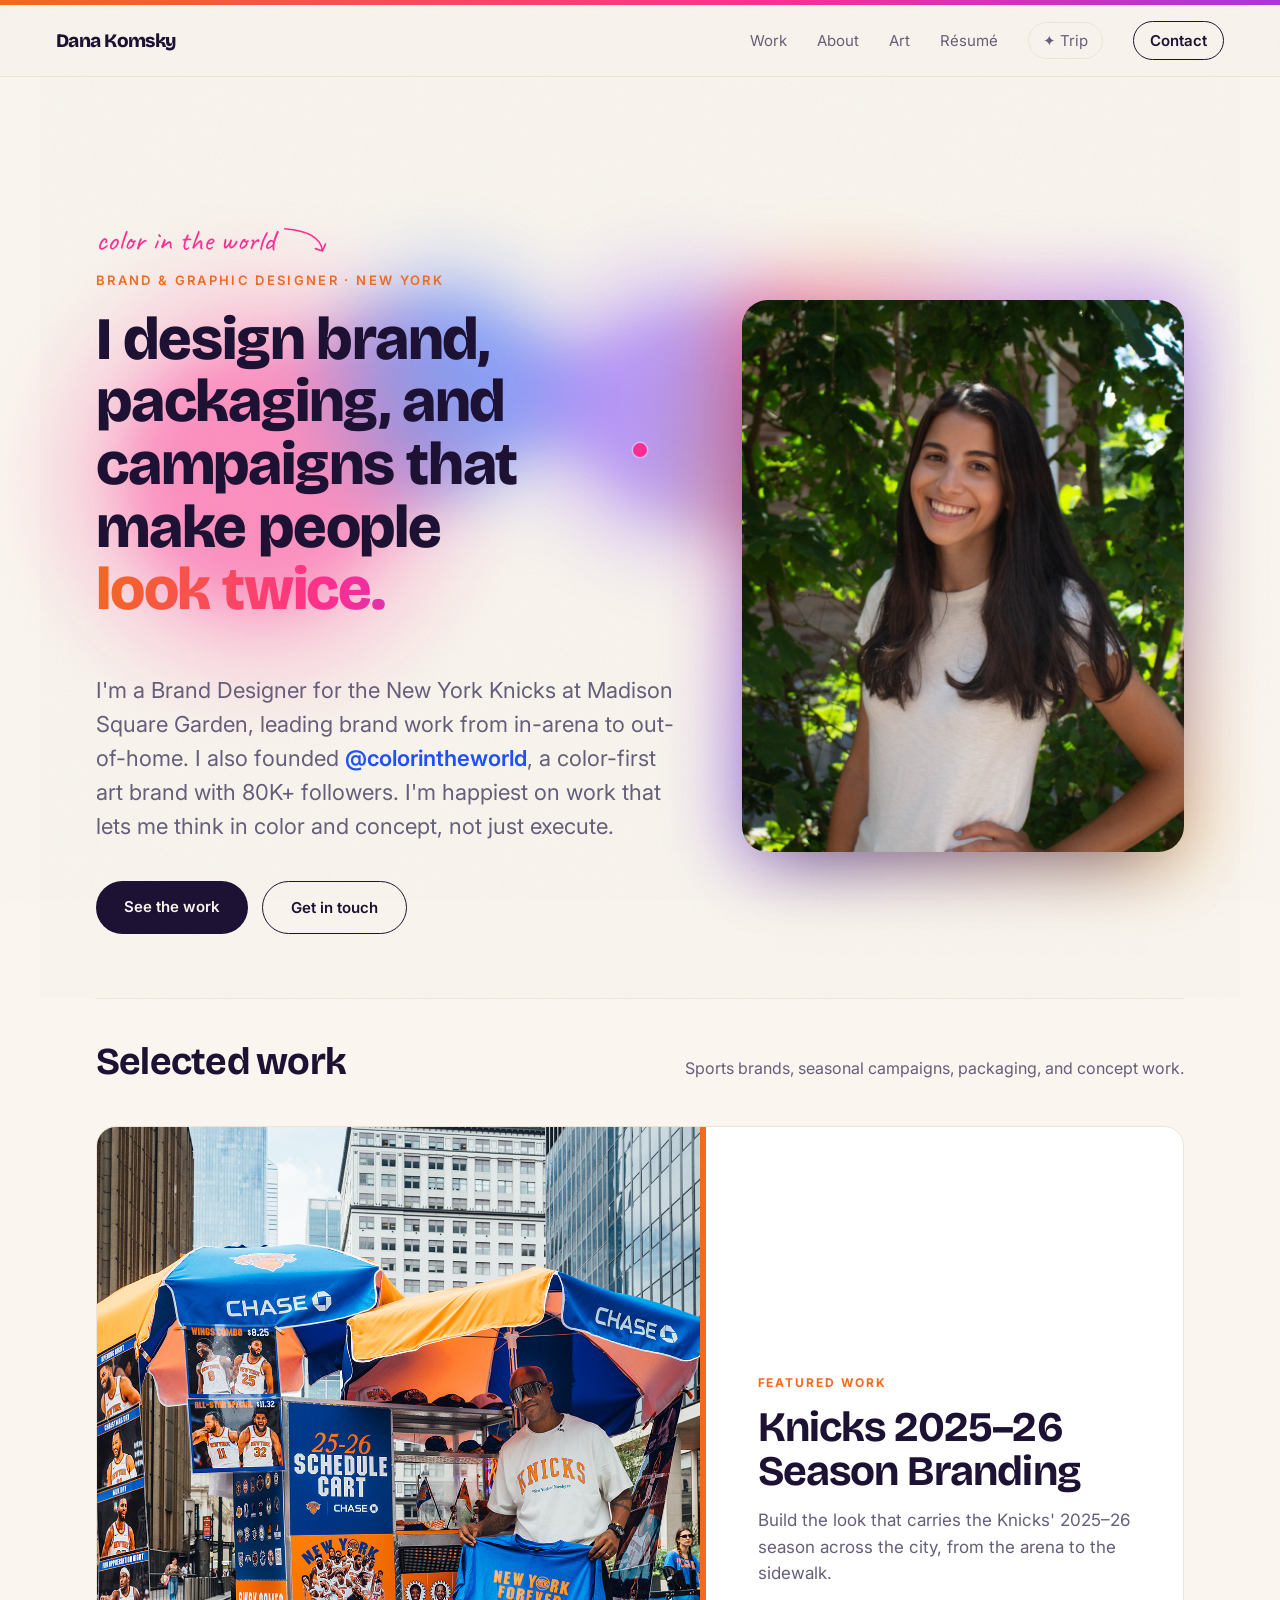
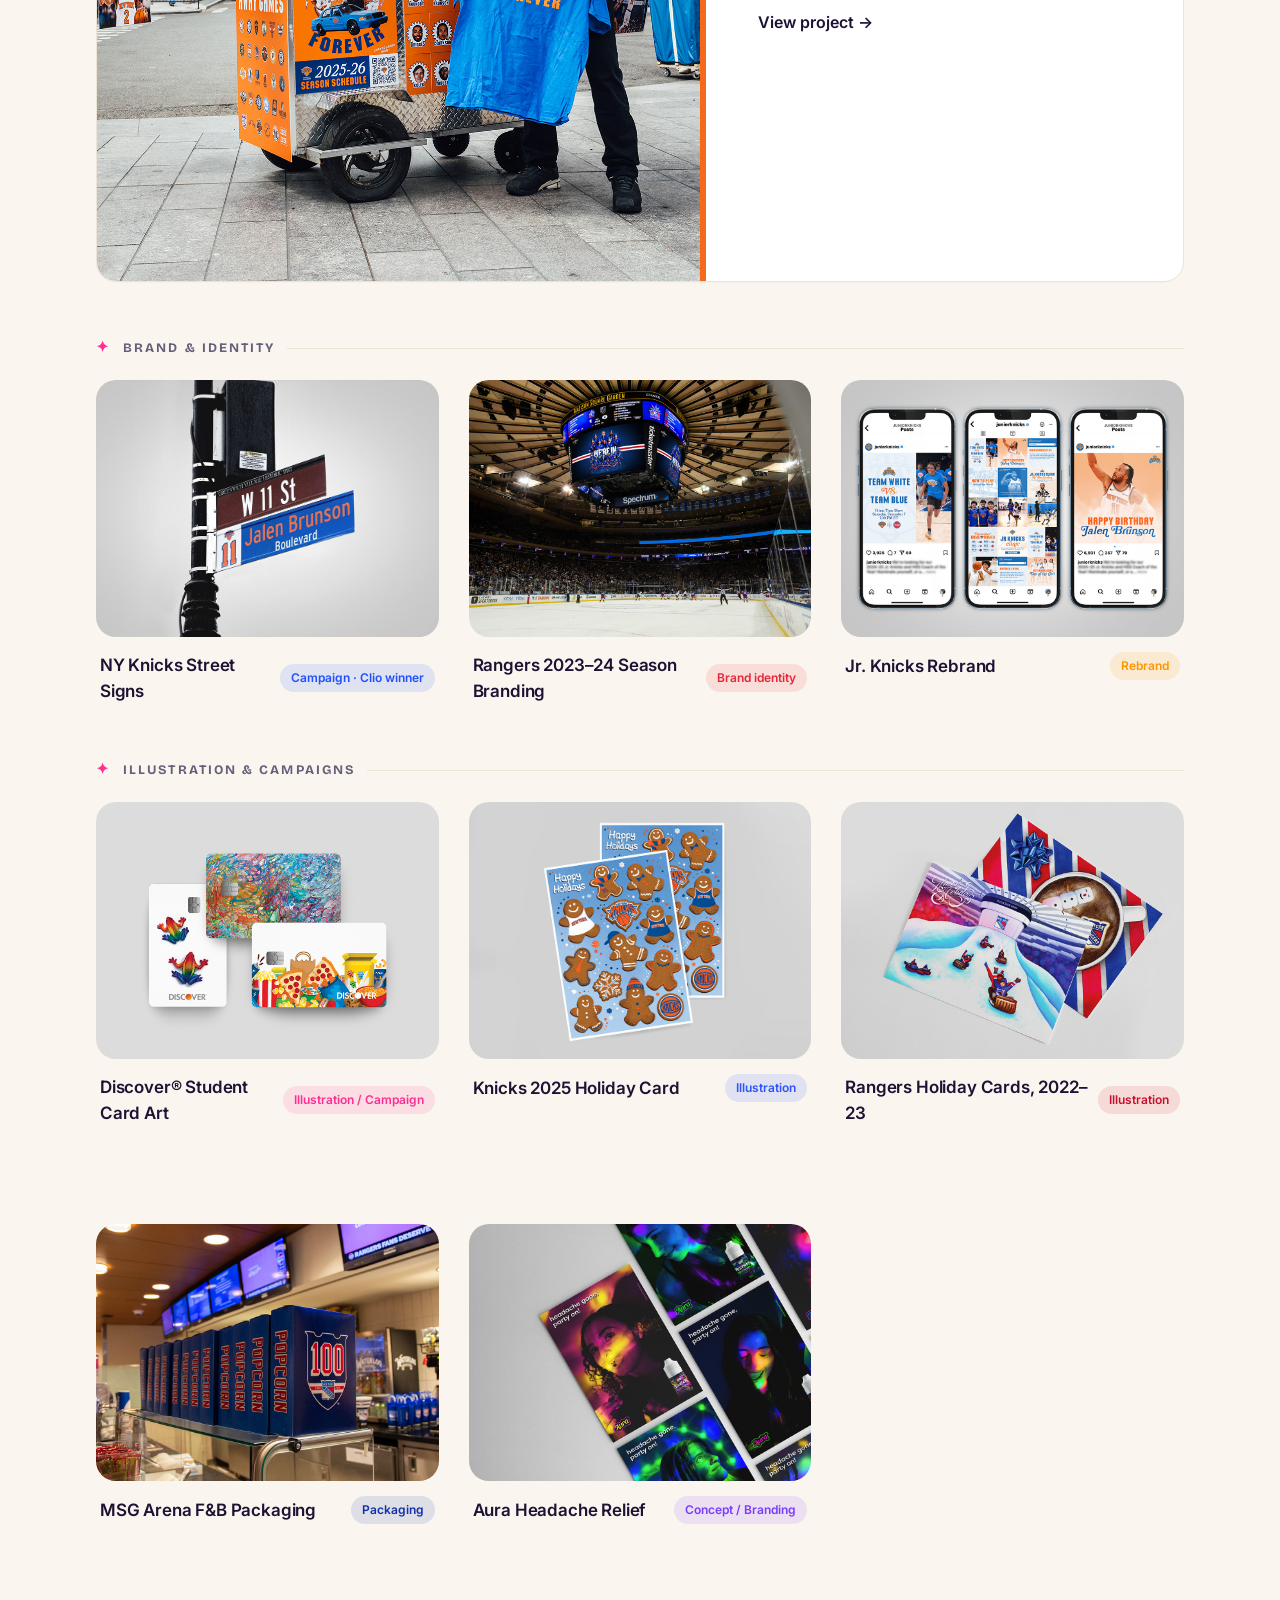
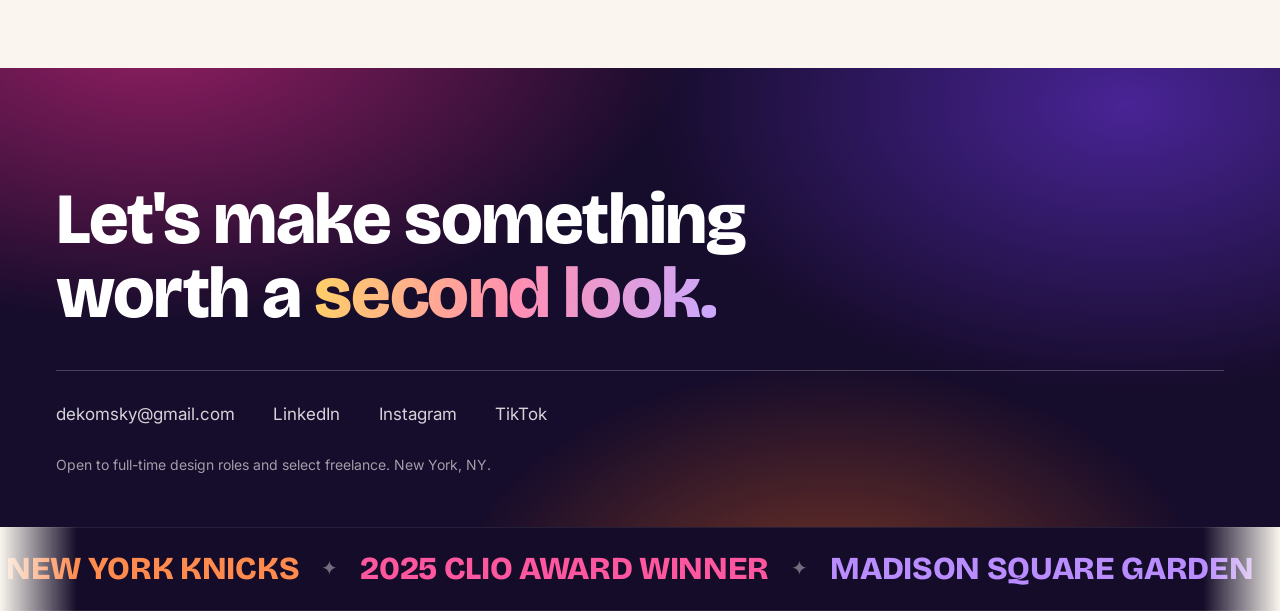
==== index.html @ bc32d51a "Dana Komsky portfolio — initial deploy" ====
<!doctype html>
<html lang="en">
<head>
<meta charset="utf-8">
<meta name="viewport" content="width=device-width, initial-scale=1">
<meta name="robots" content="noindex, nofollow"><!-- preview only: remove before launching on danakomsky.com -->
<title>Dana Komsky — Brand & Graphic Designer</title>
<link rel="preconnect" href="https://fonts.googleapis.com"><link rel="preconnect" href="https://fonts.gstatic.com" crossorigin><link href="https://fonts.googleapis.com/css2?family=Bricolage+Grotesque:opsz,wght@12..96,500;12..96,700;12..96,800&family=Caveat:wght@600;700&family=Inter:wght@400;500;600&display=swap" rel="stylesheet">
<link rel="stylesheet" href="style.css">
<script>try{if(localStorage.getItem('trip')==='1')document.documentElement.classList.add('trip');}catch(e){}</script>
</head>
<body>
<svg class="defs" width="0" height="0" aria-hidden="true"><defs><filter id="goo"><feGaussianBlur in="SourceGraphic" stdDeviation="18" result="b"/><feColorMatrix in="b" type="matrix" values="1 0 0 0 0  0 1 0 0 0  0 0 1 0 0  0 0 0 16 -7" result="g"/><feBlend in="SourceGraphic" in2="g"/></filter></defs></svg>
<div class="colorbar"></div>
<header class="nav">
  <a class="brand" href="index.html">Dana Komsky</a>
  <nav>
    <a href="index.html#work">Work</a>
    <a href="about.html">About</a>
    <a href="https://www.instagram.com/colorintheworld/" target="_blank" rel="noopener">Art</a>
    <a href="dana-komsky-resume.pdf" target="_blank" rel="noopener">Résumé</a>
    <button class="trip-toggle" type="button" aria-pressed="false">✦ Trip</button>
    <a class="nav-cta" href="mailto:dekomsky@gmail.com">Contact</a>
  </nav>
</header>
<div class="trip-wrap">
<section class="hero">
  <div class="blobs" aria-hidden="true"><span></span><span></span><span></span><span></span></div>
  <div class="hero-inner">
    <div class="hero-text">
      <span class="hand-note" data-reveal>color in the world<svg viewBox="0 0 60 40" fill="none" aria-hidden="true"><path d="M55 4 C 30 6, 8 14, 6 33 M6 33 L2 24 M6 33 L15 30" stroke="#FF2E93" stroke-width="2.2" stroke-linecap="round" stroke-linejoin="round"/></svg></span>
      <p class="hero-kicker" data-reveal>Brand &amp; graphic designer · New York</p>
      <h1 class="hero-h1" data-reveal>I design brand,<br>packaging, and<br>campaigns that<br>make people<br><span class="hl">look twice.</span><svg class="squiggle" viewBox="0 0 320 22" fill="none" preserveAspectRatio="none" aria-hidden="true"><path d="M4 14 C 54 4, 96 20, 150 11 S 250 3, 316 13" stroke="url(#sg)" stroke-width="6" stroke-linecap="round"/><defs><linearGradient id="sg" x1="0" y1="0" x2="1" y2="0"><stop offset="0" stop-color="#F36A1D"/><stop offset=".4" stop-color="#FF2E93"/><stop offset=".7" stop-color="#7A3CFF"/><stop offset="1" stop-color="#1E50FF"/></linearGradient></defs></svg></h1>
      <p class="hero-sub" data-reveal>I'm a Brand Designer for the New York Knicks at Madison Square Garden, leading brand work from in-arena to out-of-home. I also founded <a href="https://www.instagram.com/colorintheworld/" target="_blank" rel="noopener">@colorintheworld</a>, a color-first art brand with 80K+ followers. I'm happiest on work that lets me think in color and concept, not just execute.</p>
      <div class="hero-actions" data-reveal><a class="btn" href="#work">See the work</a><a class="btn ghost" href="mailto:dekomsky@gmail.com">Get in touch</a></div>
    </div>
    <div class="hero-portrait" data-reveal>
      <img src="images/dana.jpg" alt="Dana Komsky">
    </div>
  </div>
</section>

<section class="work" id="work">
  <div class="section-head" data-reveal><h2>Selected work</h2><p>Sports brands, seasonal campaigns, packaging, and concept work.</p></div>
  
<section class="featured" data-reveal style="--accent:#F36A1D">
  <a class="feat-card" href="work/new-york-knicks.html">
    <div class="feat-img"><img src="images/new-york-knicks/01.jpg" alt="Knicks 2025–26 Season Branding"></div>
    <div class="feat-text">
      <span class="feat-kicker">Featured work</span>
      <h3>Knicks 2025–26 Season Branding</h3>
      <p>Build the look that carries the Knicks' 2025–26 season across the city, from the arena to the sidewalk.</p>
      <span class="feat-link">View project <span class="arr">&rarr;</span></span>
    </div>
  </a>
</section>
  
<h3 class="group-label" data-reveal>Brand & Identity</h3>
<div class="grid">
  <a class="card" data-reveal href="work/copy-of-new-york-knicks-2024-25-season-branding.html" style="--accent:#1E50FF">
    <div class="card-img"><img loading="lazy" src="images/copy-of-new-york-knicks-2024-25-season-branding/01.jpg" alt="NY Knicks Street Signs"></div>
    <div class="card-meta"><span class="card-title">NY Knicks Street Signs</span><span class="card-tag">Campaign · Clio winner</span></div>
  </a>
  <a class="card" data-reveal href="work/new-york-rangers-23-24.html" style="--accent:#E5283B">
    <div class="card-img"><img loading="lazy" src="images/new-york-rangers-23-24/01.jpg" alt="Rangers 2023–24 Season Branding"></div>
    <div class="card-meta"><span class="card-title">Rangers 2023–24 Season Branding</span><span class="card-tag">Brand identity</span></div>
  </a>
  <a class="card" data-reveal href="work/jr-knicks.html" style="--accent:#FF9500">
    <div class="card-img"><img loading="lazy" src="images/jr-knicks/01.jpg" alt="Jr. Knicks Rebrand"></div>
    <div class="card-meta"><span class="card-title">Jr. Knicks Rebrand</span><span class="card-tag">Rebrand</span></div>
  </a>
</div>

<h3 class="group-label" data-reveal>Illustration & Campaigns</h3>
<div class="grid">
  <a class="card" data-reveal href="work/discover-student-card-campaign.html" style="--accent:#FF2E93">
    <div class="card-img"><img loading="lazy" src="images/discover-student-card-campaign/01.png" alt="Discover® Student Card Art"></div>
    <div class="card-meta"><span class="card-title">Discover® Student Card Art</span><span class="card-tag">Illustration / Campaign</span></div>
  </a>
  <a class="card" data-reveal href="work/new-york-knicks-2025-holiday-card.html" style="--accent:#2B54FF">
    <div class="card-img"><img loading="lazy" src="images/new-york-knicks-2025-holiday-card/02.jpg" alt="Knicks 2025 Holiday Card"></div>
    <div class="card-meta"><span class="card-title">Knicks 2025 Holiday Card</span><span class="card-tag">Illustration</span></div>
  </a>
  <a class="card" data-reveal href="work/ny-rangers-holiday-cards-2023-2024.html" style="--accent:#C8102E">
    <div class="card-img"><img loading="lazy" src="images/ny-rangers-holiday-cards-2023-2024/01.jpg" alt="Rangers Holiday Cards, 2022–23"></div>
    <div class="card-meta"><span class="card-title">Rangers Holiday Cards, 2022–23</span><span class="card-tag">Illustration</span></div>
  </a>
</div>

<h3 class="group-label" data-reveal>Packaging & Concept</h3>
<div class="grid">
  <a class="card" data-reveal href="work/msg-arena-food-and-beverage-packaging.html" style="--accent:#1230A8">
    <div class="card-img"><img loading="lazy" src="images/msg-arena-food-and-beverage-packaging/01.jpg" alt="MSG Arena F&B Packaging"></div>
    <div class="card-meta"><span class="card-title">MSG Arena F&B Packaging</span><span class="card-tag">Packaging</span></div>
  </a>
  <a class="card" data-reveal href="work/aura-headache-relief.html" style="--accent:#7A3CFF">
    <div class="card-img"><img loading="lazy" src="images/aura-headache-relief/01.png" alt="Aura Headache Relief"></div>
    <div class="card-meta"><span class="card-title">Aura Headache Relief</span><span class="card-tag">Concept / Branding</span></div>
  </a>
</div>

</section>

<footer class="footer" id="contact">
  <div class="footer-big" data-reveal>Let's make something<br>worth a <span class="hl">second look.</span></div>
  <div class="footer-links" data-reveal>
    <a href="mailto:dekomsky@gmail.com">dekomsky@gmail.com</a>
    <a href="https://www.linkedin.com/in/dana-komsky/" target="_blank" rel="noopener">LinkedIn</a>
    <a href="https://www.instagram.com/colorintheworld/" target="_blank" rel="noopener">Instagram</a>
    <a href="https://www.tiktok.com/@colorintheworld" target="_blank" rel="noopener">TikTok</a>
  </div>
  <div class="footer-fine">Open to full-time design roles and select freelance. New York, NY.</div>
</footer>
<div class="ticker"><div class="ticker-track"><span class="tick">New York Knicks</span><i class="sep">✦</i><span class="tick">2025 Clio Award Winner</span><i class="sep">✦</i><span class="tick">Madison Square Garden</span><i class="sep">✦</i><span class="tick">Discover® Student Card</span><i class="sep">✦</i><span class="tick">80K+ Followers</span><i class="sep">✦</i><span class="tick">≈75M Consumers Reached</span><i class="sep">✦</i><span class="tick">New York Rangers</span><i class="sep">✦</i><span class="tick">BFA · Summa Cum Laude</span><i class="sep">✦</i><span class="tick">@colorintheworld</span><i class="sep">✦</i><span class="tick">New York Knicks</span><i class="sep">✦</i><span class="tick">2025 Clio Award Winner</span><i class="sep">✦</i><span class="tick">Madison Square Garden</span><i class="sep">✦</i><span class="tick">Discover® Student Card</span><i class="sep">✦</i><span class="tick">80K+ Followers</span><i class="sep">✦</i><span class="tick">≈75M Consumers Reached</span><i class="sep">✦</i><span class="tick">New York Rangers</span><i class="sep">✦</i><span class="tick">BFA · Summa Cum Laude</span><i class="sep">✦</i><span class="tick">@colorintheworld</span><i class="sep">✦</i></div></div>
</div>

<script>
(function(){
  var reduce = window.matchMedia('(prefers-reduced-motion: reduce)').matches;
  // Scroll reveal
  if (!reduce) {
    var io = new IntersectionObserver(function(es){
      es.forEach(function(e){ if(e.isIntersecting){ e.target.classList.add('in'); io.unobserve(e.target); } });
    }, {threshold: .12, rootMargin: '0px 0px -40px 0px'});
    document.querySelectorAll('[data-reveal]').forEach(function(el){ io.observe(el); });
  } else {
    document.querySelectorAll('[data-reveal]').forEach(function(el){ el.classList.add('in'); });
  }
  // Squiggle: draw the stroke in proportion to scroll position
  var sq = document.querySelector('.squiggle path');
  if (sq) {
    var LEN = 380;
    if (reduce) {
      sq.style.strokeDashoffset = 0;
    } else {
      var queued = false;
      var drawSquiggle = function(){
        queued = false;
        // draws over the first ~320px of scroll: undrawn at top, full once scrolled past
        var sy = window.pageYOffset || document.documentElement.scrollTop || 0;
        var p = Math.max(0, Math.min(1, sy / 320));
        sq.style.strokeDashoffset = String(LEN * (1 - p));
      };
      var onScroll = function(){ if (!queued) { queued = true; requestAnimationFrame(drawSquiggle); } };
      window.addEventListener('scroll', onScroll, {passive:true});
      window.addEventListener('resize', onScroll);
      drawSquiggle();
    }
  }
  // Trip mode: toggle + persistence across pages
  var setTrip = function(on){
    document.documentElement.classList.toggle('trip', on);
    try { localStorage.setItem('trip', on ? '1' : '0'); } catch(e){}
    document.querySelectorAll('.trip-toggle').forEach(function(b){
      b.setAttribute('aria-pressed', on ? 'true' : 'false');
      b.classList.toggle('on', on);
      b.textContent = on ? '✦ Trip: on' : '✦ Trip';
    });
  };
  setTrip(document.documentElement.classList.contains('trip'));
  document.querySelectorAll('.trip-toggle').forEach(function(b){
    b.addEventListener('click', function(){
      setTrip(!document.documentElement.classList.contains('trip'));
    });
  });

  // Color-dot cursor (desktop, fine pointer only)
  if (window.matchMedia('(hover:hover) and (pointer:fine)').matches) {
    var dot = document.createElement('div');
    dot.className = 'cursor-dot';
    document.body.appendChild(dot);
    document.documentElement.classList.add('cursor-on');
    var x = innerWidth/2, y = innerHeight/2, cx = x, cy = y;
    var ease = reduce ? 1 : 0.2;
    addEventListener('mousemove', function(e){ x = e.clientX; y = e.clientY; });
    (function loop(){
      cx += (x - cx) * ease; cy += (y - cy) * ease;
      dot.style.transform = 'translate(' + cx + 'px,' + cy + 'px)';
      requestAnimationFrame(loop);
    })();
    var grow = function(){ dot.classList.add('grow'); };
    var shrink = function(){ dot.classList.remove('grow'); };
    document.querySelectorAll('a, button, .card, .feat-card, .next-proj').forEach(function(el){
      el.addEventListener('mouseenter', grow);
      el.addEventListener('mouseleave', shrink);
    });
    // Rainbow cursor trail — trip mode only
    var lastTrail = 0;
    window.addEventListener('mousemove', function(e){
      if (!document.documentElement.classList.contains('trip')) return;
      var now = Date.now();
      if (now - lastTrail < 45) return;
      lastTrail = now;
      var t = document.createElement('div');
      t.className = 'trail';
      t.style.left = e.clientX + 'px';
      t.style.top = e.clientY + 'px';
      t.style.background = 'hsl(' + (now / 6 % 360) + ',95%,60%)';
      document.body.appendChild(t);
      setTimeout(function(){ t.remove(); }, 650);
    }, {passive:true});
  }
})();
</script>
</body></html>
---- style.css ----
/* Dana Komsky — portfolio prototype v2 */
:root{
  --ink:#1d1233;
  --ink-soft:#665e7a;
  --paper:#faf6ef;
  --card:#ffffff;
  --line:#ece4d6;
  --accent:#F36A1D;       /* overridden per project/card */
  --maxw:1200px;
  --r:20px;
}
*{box-sizing:border-box;margin:0;padding:0}
html{scroll-behavior:smooth}
body{
  font-family:"Inter",-apple-system,Helvetica,Arial,sans-serif;
  background:var(--paper);
  color:var(--ink);
  line-height:1.55;
  -webkit-font-smoothing:antialiased;
  overflow-x:hidden;
}
/* faint grain for depth */
body::after{
  content:"";position:fixed;inset:0;z-index:999;pointer-events:none;
  opacity:.035;mix-blend-mode:multiply;
  background-image:url("data:image/svg+xml,%3Csvg xmlns='http://www.w3.org/2000/svg' width='160' height='160'%3E%3Cfilter id='n'%3E%3CfeTurbulence type='fractalNoise' baseFrequency='0.85' numOctaves='2'/%3E%3C/filter%3E%3Crect width='100%25' height='100%25' filter='url(%23n)'/%3E%3C/svg%3E");
}
a{color:inherit;text-decoration:none}
img{display:block;width:100%;height:auto}
h1,h2,h3,.feat-text h3,.footer-big,.next-title,.fact-n{
  font-family:"Bricolage Grotesque","Inter",sans-serif;
  letter-spacing:-.02em;
}

/* ---- Scroll reveal ---- */
[data-reveal]{opacity:0;transform:translateY(22px);transition:opacity .7s ease,transform .7s cubic-bezier(.2,.7,.2,1)}
[data-reveal].in{opacity:1;transform:none}
@media(prefers-reduced-motion:reduce){[data-reveal]{opacity:1;transform:none;transition:none}}

/* ---- Color bar + Nav ---- */
.colorbar{height:5px;background:linear-gradient(90deg,#F36A1D,#FF2E93,#7A3CFF,#1E50FF,#06C2A8,#F36A1D);background-size:300% 100%;animation:slide 14s linear infinite}
@keyframes slide{to{background-position:300% 0}}
.nav{
  position:sticky;top:0;z-index:50;
  display:flex;align-items:center;justify-content:space-between;
  padding:16px clamp(20px,5vw,56px);
  background:rgba(246,242,236,.78);
  backdrop-filter:saturate(150%) blur(12px);
  border-bottom:1px solid var(--line);
}
.brand{font-family:"Bricolage Grotesque",sans-serif;font-weight:800;font-size:19px;letter-spacing:-.03em}
.nav nav{display:flex;align-items:center;gap:clamp(14px,2.4vw,30px)}
.nav nav a{font-size:15px;color:var(--ink-soft);transition:color .15s}
.nav nav a:hover{color:var(--ink)}
.nav-cta{color:var(--ink)!important;font-weight:600;border:1.5px solid var(--ink);border-radius:999px;padding:7px 16px!important}
.nav-cta:hover{background:var(--ink);color:var(--paper)!important}

/* ---- Hero ---- */
.hero{position:relative;max-width:var(--maxw);margin:0 auto;padding:clamp(60px,11vw,140px) clamp(20px,5vw,56px) clamp(36px,6vw,64px)}
/* color blooms behind the headline — her @colorintheworld wash */
.blobs{position:absolute;inset:-12% -5% auto;height:128%;z-index:0;pointer-events:none;filter:url(#goo) blur(26px);opacity:.5}
.blobs span{position:absolute;border-radius:50%;mix-blend-mode:multiply}
.blobs span:nth-child(1){width:42vw;max-width:520px;aspect-ratio:1;left:-4%;top:0;background:radial-gradient(circle,#FF2E93,transparent 68%);animation:float1 17s ease-in-out infinite}
.blobs span:nth-child(2){width:34vw;max-width:440px;aspect-ratio:1;right:6%;top:-6%;background:radial-gradient(circle,#F8A11C,transparent 68%);animation:float2 21s ease-in-out infinite}
.blobs span:nth-child(3){width:30vw;max-width:400px;aspect-ratio:1;right:24%;top:18%;background:radial-gradient(circle,#7A3CFF,transparent 68%);animation:float3 24s ease-in-out infinite}
.blobs span:nth-child(4){width:26vw;max-width:360px;aspect-ratio:1;left:22%;top:28%;background:radial-gradient(circle,#1E50FF,transparent 68%);animation:float4 19s ease-in-out infinite}
@keyframes float1{0%,100%{transform:translate(0,0) scale(1)}50%{transform:translate(40px,32px) scale(1.12)}}
@keyframes float2{0%,100%{transform:translate(0,0) scale(1)}50%{transform:translate(-40px,26px) scale(.9)}}
@keyframes float3{0%,100%{transform:translate(0,0) scale(1)}50%{transform:translate(26px,-30px) scale(1.1)}}
@keyframes float4{0%,100%{transform:translate(0,0) scale(1)}50%{transform:translate(-28px,-22px) scale(1.05)}}
@media(prefers-reduced-motion:reduce){.blobs span{animation:none}}
.hero>*{position:relative;z-index:1}
.hero-inner{display:grid;grid-template-columns:1.08fr .82fr;gap:clamp(28px,5vw,68px);align-items:center}
.hero-portrait{position:relative}
.hero-portrait::before{content:"";position:absolute;inset:-14px;border-radius:34px;z-index:-1;
  background:linear-gradient(135deg,#FF2E93,#7A3CFF,#F8A11C);filter:blur(34px);opacity:.45}
.hero-portrait img{width:100%;aspect-ratio:4/5;object-fit:cover;border-radius:26px;
  box-shadow:0 32px 70px -34px rgba(29,18,51,.6);background:#ece6da}
.hand-note{font-family:"Caveat",cursive;font-size:clamp(22px,2.4vw,30px);color:#FF2E93;display:inline-flex;align-items:center;gap:6px;transform:rotate(-4deg);margin-bottom:6px}
.hand-note svg{width:46px;height:32px;transform:scaleX(-1)}
.hero-kicker{text-transform:uppercase;letter-spacing:.18em;font-size:13px;font-weight:600;color:var(--accent);margin-bottom:18px}
.hero-h1{font-size:clamp(34px,4.7vw,66px);line-height:1.04;font-weight:800;max-width:15ch}
.squiggle{display:block;width:clamp(170px,22vw,290px);height:18px;margin-top:4px}
.squiggle path{stroke-dasharray:380;stroke-dashoffset:380}
/* hand-made paper grain behind the hero */
.hero::before{content:"";position:absolute;inset:0;z-index:0;pointer-events:none;opacity:.07;mix-blend-mode:multiply;
  background-image:url("data:image/svg+xml,%3Csvg xmlns='http://www.w3.org/2000/svg' width='200' height='200'%3E%3Cfilter id='p'%3E%3CfeTurbulence type='fractalNoise' baseFrequency='0.9' numOctaves='3' stitchTiles='stitch'/%3E%3C/filter%3E%3Crect width='100%25' height='100%25' filter='url(%23p)'/%3E%3C/svg%3E");}
@media(prefers-reduced-motion:reduce){.squiggle path{stroke-dashoffset:0;animation:none}}
.hl{
  background:linear-gradient(100deg,#F36A1D,#FF2E93,#7A3CFF,#1E50FF);
  background-size:250% 100%;
  -webkit-background-clip:text;background-clip:text;color:transparent;
  animation:hue 8s ease-in-out infinite;
}
@keyframes hue{0%,100%{background-position:0 0}50%{background-position:100% 0}}
.hero-sub{font-size:clamp(17px,2.05vw,22px);color:var(--ink-soft);max-width:60ch;margin-top:30px}
.hero-sub a{color:#1E50FF;font-weight:600}
.hero-actions{display:flex;gap:14px;margin-top:38px;flex-wrap:wrap}
.btn{display:inline-block;background:var(--ink);color:var(--paper);font-weight:600;font-size:15px;padding:14px 28px;border-radius:999px;transition:transform .18s,box-shadow .18s}
.btn:hover{transform:translateY(-2px);box-shadow:0 10px 30px rgba(22,19,31,.18)}
.btn.ghost{background:transparent;color:var(--ink);border:1.5px solid var(--ink);box-shadow:none}
.btn.ghost:hover{background:var(--ink);color:var(--paper)}

/* ---- Credentials ticker (arena ribbon board) ---- */
.ticker{overflow:hidden;white-space:nowrap;background:#140c28;padding:16px 0;
  border-top:1px solid rgba(255,255,255,.08);border-bottom:1px solid rgba(255,255,255,.08);
  -webkit-mask-image:linear-gradient(90deg,transparent,#000 6%,#000 94%,transparent);
  mask-image:linear-gradient(90deg,transparent,#000 6%,#000 94%,transparent)}
.ticker-track{display:inline-flex;align-items:center;animation:ticker 36s linear infinite;will-change:transform}
@keyframes ticker{from{transform:translateX(0)}to{transform:translateX(-50%)}}
.tick{font-family:"Bricolage Grotesque",sans-serif;font-weight:800;font-size:clamp(19px,2.6vw,32px);
  text-transform:uppercase;letter-spacing:-.01em;color:#fff;padding:0 6px}
.sep{font-style:normal;font-size:clamp(13px,1.6vw,20px);color:rgba(255,255,255,.4);padding:0 16px}
.tick:nth-of-type(6n+1){color:#FF8A4D}
.tick:nth-of-type(6n+2){color:#FF579F}
.tick:nth-of-type(6n+3){color:#B98CFF}
.tick:nth-of-type(6n+4){color:#5AA0FF}
.tick:nth-of-type(6n+5){color:#2FD6B6}
.tick:nth-of-type(6n+6){color:#FFD166}
@media(prefers-reduced-motion:reduce){.ticker-track{animation:none}}

/* ---- Work section ---- */
.work{max-width:var(--maxw);margin:0 auto;padding:0 clamp(20px,5vw,56px) clamp(40px,8vw,96px)}
.section-head{border-top:1px solid var(--line);padding-top:34px;display:flex;justify-content:space-between;align-items:baseline;flex-wrap:wrap;gap:8px}
.section-head h2{font-size:clamp(26px,3.2vw,38px)}
.section-head p{color:var(--ink-soft);font-size:16px}
.group-label{font-size:13px;text-transform:uppercase;letter-spacing:.16em;color:var(--ink-soft);font-weight:700;margin:54px 0 20px;display:flex;align-items:center;gap:12px}
.group-label::before{content:"✦";color:#FF2E93;font-size:15px}
.group-label::after{content:"";flex:1;height:1px;background:var(--line)}

/* ---- Featured ---- */
.featured{margin-top:34px}
.feat-card{display:grid;grid-template-columns:1.25fr 1fr;gap:0;border-radius:var(--r);overflow:hidden;background:var(--card);border:1px solid var(--line);box-shadow:0 1px 0 rgba(0,0,0,.02);transition:transform .3s,box-shadow .3s}
.feat-card:hover{transform:translateY(-4px);box-shadow:0 26px 60px -28px color-mix(in srgb,var(--accent) 60%,transparent)}
.feat-img{overflow:hidden;background:#ece6da}
.feat-img img{height:100%;object-fit:cover;transition:transform .6s cubic-bezier(.2,.7,.2,1)}
.feat-card:hover .feat-img img{transform:scale(1.04)}
.feat-text{padding:clamp(28px,4vw,56px);display:flex;flex-direction:column;justify-content:center;border-left:6px solid var(--accent)}
.feat-kicker{text-transform:uppercase;letter-spacing:.16em;font-size:12px;font-weight:700;color:var(--accent);margin-bottom:14px}
.feat-text h3{font-size:clamp(26px,3.4vw,42px);line-height:1.04;margin-bottom:14px}
.feat-text p{color:var(--ink-soft);font-size:17px;max-width:42ch}
.feat-link{margin-top:24px;font-weight:600;color:var(--ink)}
.feat-card:hover .feat-link{color:var(--accent)}
.arr{display:inline-block;transition:transform .2s}
.feat-card:hover .arr,.card:hover .arr,.next-proj:hover .arr{transform:translateX(5px)}

/* ---- Grid cards ---- */
.grid{display:grid;grid-template-columns:repeat(auto-fill,minmax(320px,1fr));gap:clamp(18px,2.4vw,30px)}
.card{display:block}
.card-img{position:relative;overflow:hidden;border-radius:var(--r);background:#ece6da;aspect-ratio:4/3}
.card-img img{height:100%;object-fit:cover;transition:transform .55s cubic-bezier(.2,.7,.2,1)}
.card-img::before{content:"";position:absolute;inset:0;z-index:1;border-radius:var(--r);background:linear-gradient(155deg,transparent 45%,color-mix(in srgb,var(--accent) 55%,transparent));opacity:0;transition:opacity .3s;mix-blend-mode:multiply}
.card-img::after{content:"";position:absolute;inset:0;z-index:2;border-radius:var(--r);box-shadow:inset 0 0 0 0 var(--accent);transition:box-shadow .25s}
.card:hover .card-img img{transform:scale(1.05)}
.card:hover .card-img::before{opacity:1}
.card:hover .card-img::after{box-shadow:inset 0 0 0 4px var(--accent)}
.card-meta{display:flex;justify-content:space-between;align-items:center;gap:10px;padding:15px 4px 0}
.card-title{font-weight:600;font-size:17px;letter-spacing:-.01em;transition:color .2s}
.card:hover .card-title{color:var(--accent)}
.card-tag{font-size:12px;font-weight:600;color:var(--accent);white-space:nowrap;background:color-mix(in srgb,var(--accent) 12%,transparent);padding:5px 11px;border-radius:999px}

/* ---- About ---- */
.about{max-width:var(--maxw);margin:0 auto;padding:clamp(52px,8vw,104px) clamp(20px,5vw,56px)}
.about-grid{display:grid;grid-template-columns:1.6fr 1fr;gap:clamp(32px,5vw,76px)}
.about-copy h1{font-size:clamp(38px,5.4vw,68px);margin:14px 0 24px}
.about-copy p{font-size:clamp(16px,1.6vw,19px);color:var(--ink-soft);margin-bottom:18px;max-width:60ch}
.about-copy a{color:#1E50FF;font-weight:600}
.about-links{display:flex;gap:12px;margin-top:32px;flex-wrap:wrap}
.about-links a{color:#fff}
.about-links .ghost{color:var(--ink)}
.about-facts{display:flex;flex-direction:column;gap:18px;align-self:start;position:sticky;top:96px}
.fact{background:var(--card);border:1px solid var(--line);border-radius:var(--r);padding:24px}
.fact-n{display:block;font-size:30px;font-weight:800;background:linear-gradient(100deg,#F36A1D,#FF2E93,#7A3CFF,#1E50FF);background-size:200%;-webkit-background-clip:text;background-clip:text;color:transparent}
.fact-l{display:block;color:var(--ink-soft);font-size:15px;margin-top:4px}

/* ---- Project page ---- */
.project{max-width:1000px;margin:0 auto;padding:clamp(38px,6vw,76px) clamp(20px,5vw,56px)}
.proj-head .back{color:var(--ink-soft);font-size:14px}
.proj-head .back:hover{color:var(--accent)}
.proj-tag{display:inline-block;margin:24px 0 12px;font-size:12px;font-weight:700;text-transform:uppercase;letter-spacing:.14em;color:var(--accent);background:color-mix(in srgb,var(--accent) 12%,transparent);padding:6px 13px;border-radius:999px}
.proj-head h1{font-size:clamp(34px,5.6vw,68px);line-height:1.01}
.proj-client{color:var(--ink-soft);font-size:17px;margin-top:12px}
.proj-brief{border-top:3px solid var(--accent);border-bottom:1px solid var(--line);margin:38px 0 8px;padding:4px 0}
.brief-row{display:grid;grid-template-columns:150px 1fr;gap:20px;padding:20px 0;border-bottom:1px solid var(--line)}
.brief-row:last-child{border-bottom:none}
.brief-k{font-weight:700;font-size:13px;text-transform:uppercase;letter-spacing:.1em;color:var(--accent)}
.brief-v{font-size:17px;max-width:62ch;color:var(--ink)}
.proj-gallery{display:flex;flex-direction:column;gap:clamp(16px,2vw,24px);margin:40px 0}
.proj-gallery img{border-radius:var(--r);background:#ece6da}
.next-proj{display:flex;flex-direction:column;gap:5px;border-top:1px solid var(--line);padding-top:30px}
.next-label{font-size:12px;text-transform:uppercase;letter-spacing:.16em;color:var(--ink-soft);font-weight:700}
.next-title{font-size:clamp(24px,3.2vw,36px);font-weight:800}
.next-proj:hover .next-title{color:var(--accent)}

/* ---- Footer ---- */
.footer{position:relative;overflow:hidden;color:#fff;margin-top:48px;padding:clamp(60px,9vw,120px) clamp(20px,5vw,56px) 52px;
  background:
    radial-gradient(900px 500px at 12% -10%, rgba(255,46,147,.55), transparent 60%),
    radial-gradient(800px 480px at 88% 8%, rgba(122,60,255,.5), transparent 60%),
    radial-gradient(700px 460px at 65% 120%, rgba(243,106,29,.45), transparent 55%),
    #160c2b;
}
.footer-big{font-size:clamp(32px,5.8vw,72px);font-weight:800;line-height:1.02}
.footer-big .hl{background:linear-gradient(100deg,#FFD166,#FF8FB1,#C9A9FF);background-clip:text;-webkit-background-clip:text;animation:none}
.footer-links{display:flex;gap:clamp(16px,3vw,40px);flex-wrap:wrap;margin:40px 0 26px;border-top:1px solid rgba(255,255,255,.22);padding-top:30px}
.footer-links a{font-size:17px;color:rgba(255,255,255,.82);transition:color .15s}
.footer-links a:hover{color:#fff}
.footer-fine{color:rgba(255,255,255,.6);font-size:14px}

/* ---- Responsive ---- */
@media(max-width:860px){
  .hero-inner{grid-template-columns:1fr;gap:34px}
  .hero-portrait{order:-1;max-width:340px}
  .hero-portrait img{aspect-ratio:1/1}
}
@media(max-width:820px){
  .feat-card{grid-template-columns:1fr}
  .feat-img{aspect-ratio:3/2}
  .feat-text{border-left:none;border-top:6px solid var(--accent)}
}
@media(max-width:760px){
  .about-grid{grid-template-columns:1fr}
  .about-facts{position:static}
  .brief-row{grid-template-columns:1fr;gap:5px}
  .grid{grid-template-columns:1fr}
}

/* ---- Color-dot cursor (desktop only, added by JS) ---- */
.cursor-dot{
  position:fixed;top:0;left:0;width:14px;height:14px;margin:-7px 0 0 -7px;
  border-radius:50%;background:#FF2E93;pointer-events:none;z-index:9999;
  box-shadow:0 0 0 1.5px rgba(255,255,255,.35);
  transition:width .18s ease,height .18s ease,margin .18s ease,background .18s ease;
  will-change:transform;
}
.cursor-dot.grow{width:42px;height:42px;margin:-21px 0 0 -21px;background:#7A3CFF}
html.cursor-on,html.cursor-on *{cursor:none!important}
@media(hover:none),(pointer:coarse){.cursor-dot{display:none}}

/* ---- Trip mode ---- */
.defs{position:absolute;width:0;height:0}
.trip-toggle{font:inherit;font-size:15px;color:var(--ink-soft);background:none;border:1.5px solid var(--line);border-radius:999px;padding:6px 14px;cursor:pointer;transition:color .18s,border-color .18s}
.trip-toggle:hover{color:var(--ink);border-color:var(--ink)}
.trip-toggle.on{color:#fff;border-color:transparent;background:linear-gradient(90deg,#FF2E93,#F8A11C,#7A3CFF,#1E50FF);background-size:300% 100%;animation:slide 6s linear infinite}
/* hue-cycle the whole page (wrapper keeps the sticky nav + cursor out of the filter) */
@keyframes hueshift{from{filter:hue-rotate(0deg)}to{filter:hue-rotate(360deg)}}
html.trip .trip-wrap{animation:hueshift 16s linear infinite}
html.trip .blobs{opacity:.78;filter:url(#goo) blur(18px)}
html.trip .blobs span{animation-duration:7s !important}
html.trip .hl,html.trip .footer-big .hl{animation-duration:3s}
/* jelly-wobble cards */
@keyframes jelly{0%{transform:scale(1,1)}25%{transform:scale(1.06,.94)}50%{transform:scale(.95,1.05)}75%{transform:scale(1.03,.97)}100%{transform:scale(1,1)}}
html.trip .card:hover{animation:jelly .5s ease}
html.trip .card:hover .card-img img{transform:scale(1.08) rotate(-1.2deg)}
html.trip .feat-card:hover{animation:jelly .5s ease}
/* rainbow cursor trail */
.trail{position:fixed;width:15px;height:15px;border-radius:50%;pointer-events:none;z-index:9998;transform:translate(-50%,-50%);mix-blend-mode:multiply;animation:trailfade .65s ease-out forwards}
@keyframes trailfade{from{opacity:.85;transform:translate(-50%,-50%) scale(1)}to{opacity:0;transform:translate(-50%,-50%) scale(.2)}}
@media(prefers-reduced-motion:reduce){html.trip .trip-wrap,html.trip .blobs span{animation:none}}
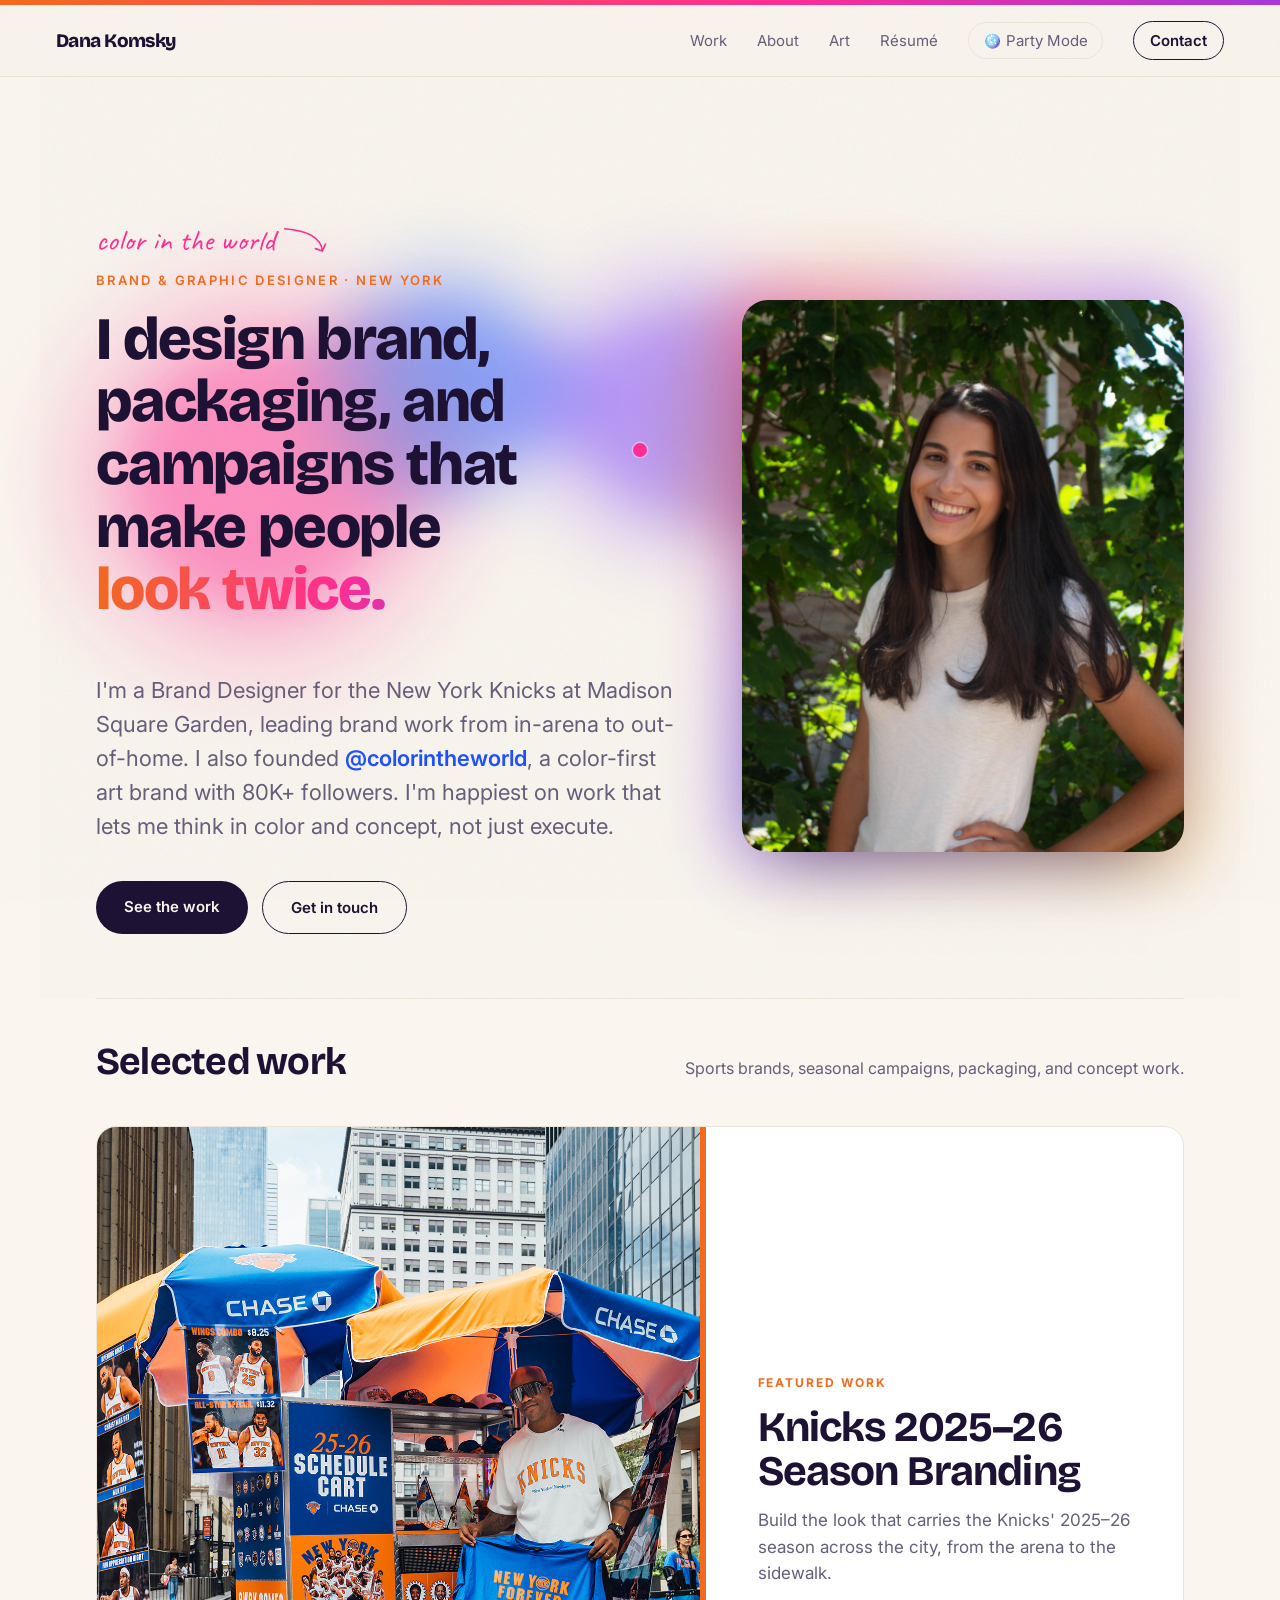
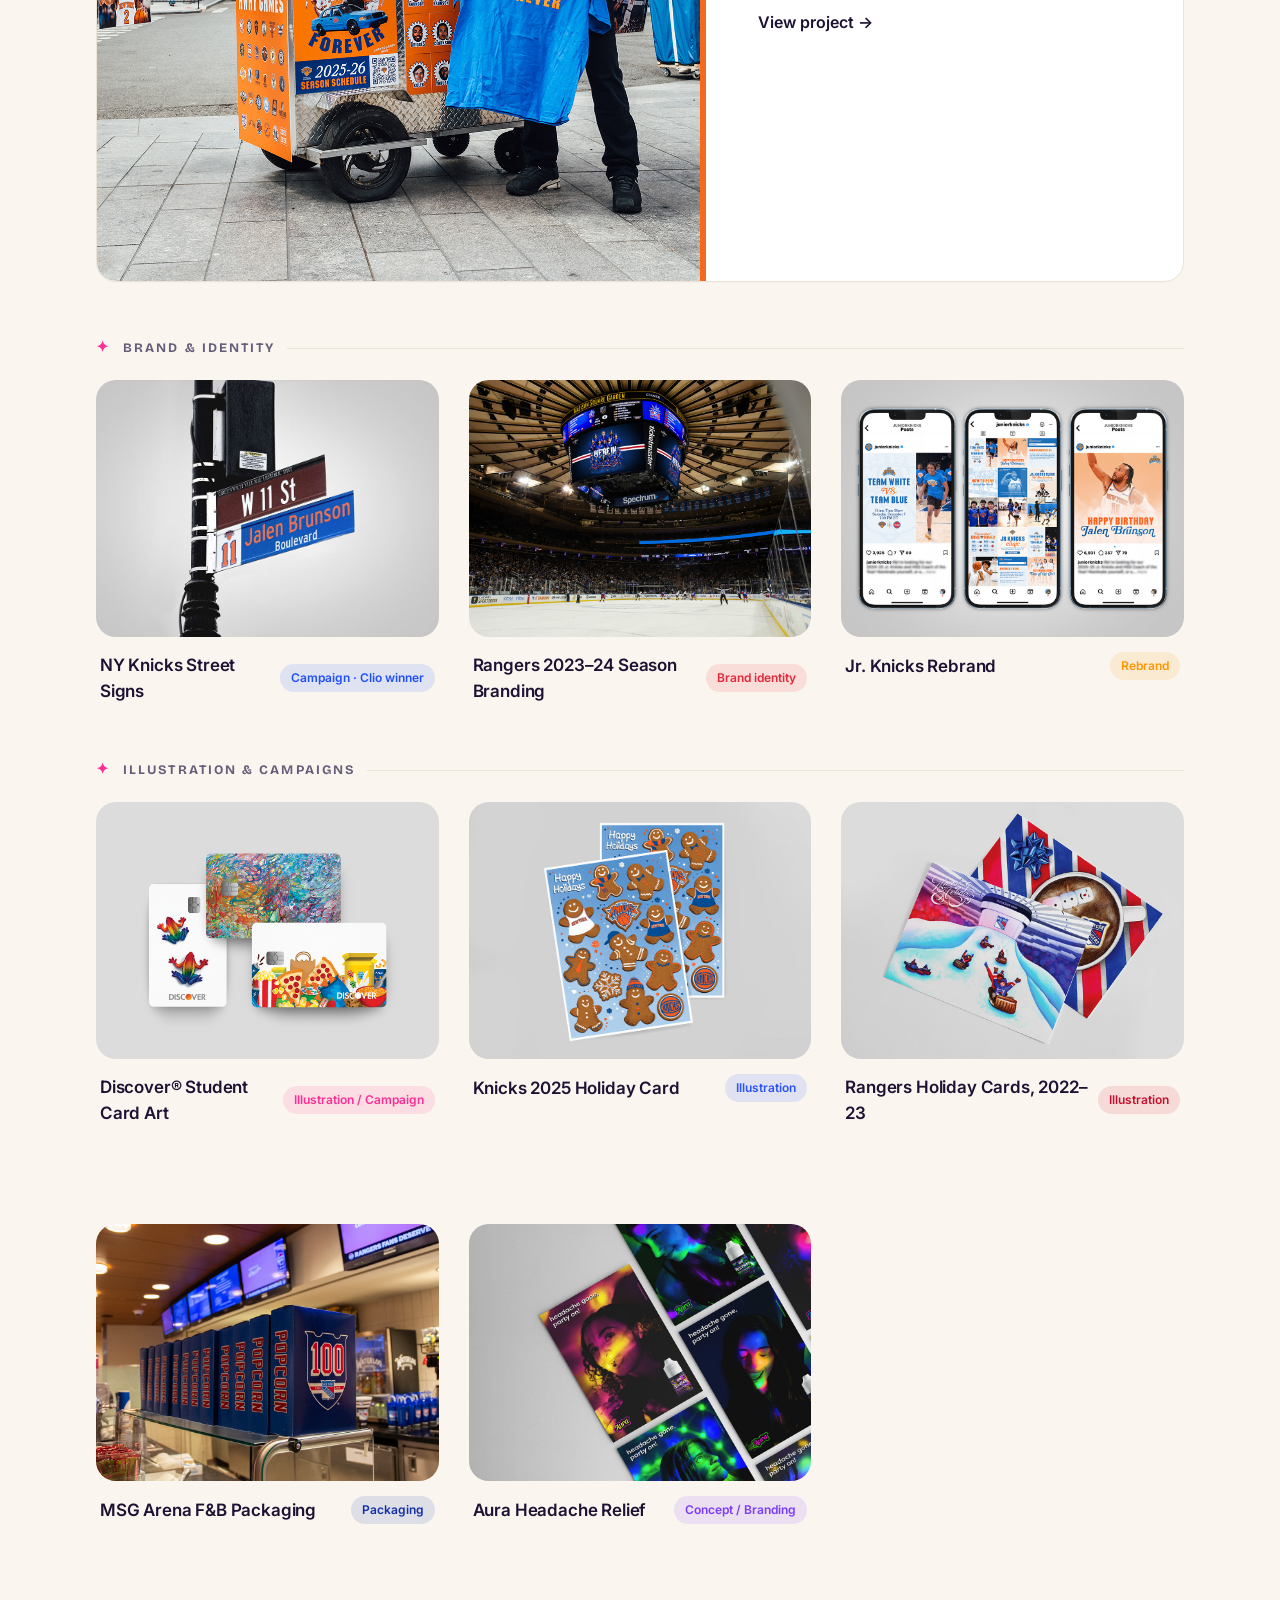
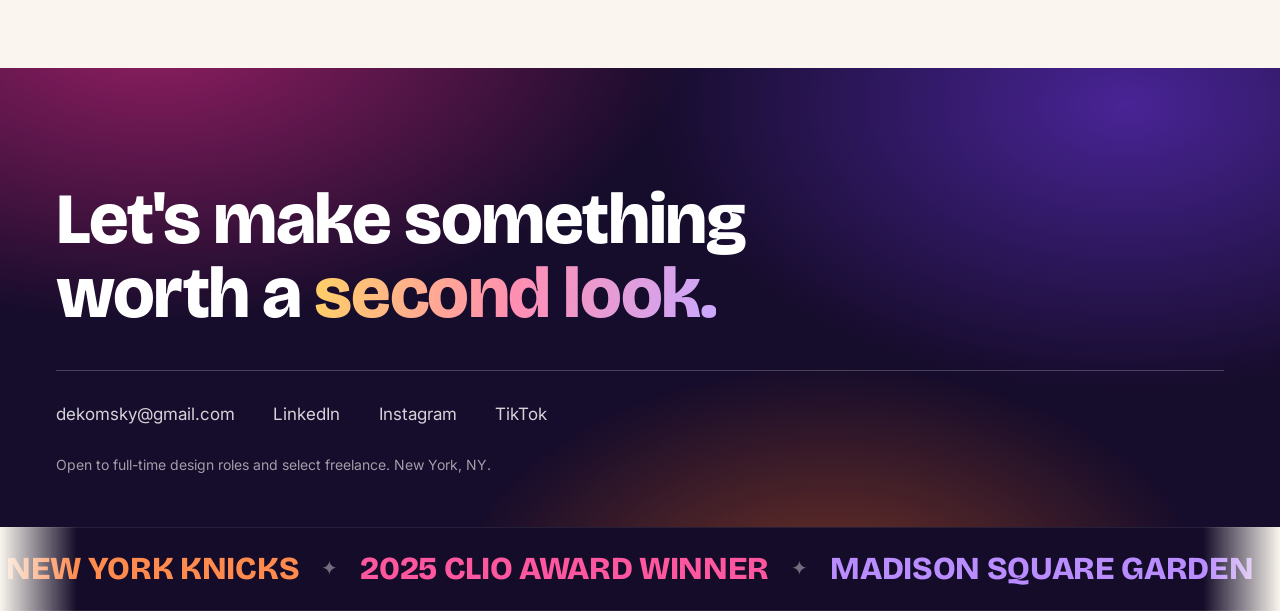
==== commit 461cb6bf: "Party Mode: rave lasers + dark theme + come-to-life portrait rig" ====
--- a/index.html
+++ b/index.html
@@ -7,9 +7,10 @@
 <title>Dana Komsky — Brand & Graphic Designer</title>
 <link rel="preconnect" href="https://fonts.googleapis.com"><link rel="preconnect" href="https://fonts.gstatic.com" crossorigin><link href="https://fonts.googleapis.com/css2?family=Bricolage+Grotesque:opsz,wght@12..96,500;12..96,700;12..96,800&family=Caveat:wght@600;700&family=Inter:wght@400;500;600&display=swap" rel="stylesheet">
 <link rel="stylesheet" href="style.css">
-<script>try{if(localStorage.getItem('trip')==='1')document.documentElement.classList.add('trip');}catch(e){}</script>
+<script>try{if(localStorage.getItem('party')==='1')document.documentElement.classList.add('party');}catch(e){}</script>
 </head>
 <body>
+<div class="lasers" aria-hidden="true"><i></i><i></i><i></i><i></i><i></i><i></i></div>
 <svg class="defs" width="0" height="0" aria-hidden="true"><defs><filter id="goo"><feGaussianBlur in="SourceGraphic" stdDeviation="18" result="b"/><feColorMatrix in="b" type="matrix" values="1 0 0 0 0  0 1 0 0 0  0 0 1 0 0  0 0 0 16 -7" result="g"/><feBlend in="SourceGraphic" in2="g"/></filter></defs></svg>
 <div class="colorbar"></div>
 <header class="nav">
@@ -19,11 +20,11 @@
     <a href="about.html">About</a>
     <a href="https://www.instagram.com/colorintheworld/" target="_blank" rel="noopener">Art</a>
     <a href="dana-komsky-resume.pdf" target="_blank" rel="noopener">Résumé</a>
-    <button class="trip-toggle" type="button" aria-pressed="false">✦ Trip</button>
+    <button class="party-toggle" type="button" aria-pressed="false">🪩 Party Mode</button>
     <a class="nav-cta" href="mailto:dekomsky@gmail.com">Contact</a>
   </nav>
 </header>
-<div class="trip-wrap">
+<div class="party-wrap">
 <section class="hero">
   <div class="blobs" aria-hidden="true"><span></span><span></span><span></span><span></span></div>
   <div class="hero-inner">
@@ -35,7 +36,8 @@
       <div class="hero-actions" data-reveal><a class="btn" href="#work">See the work</a><a class="btn ghost" href="mailto:dekomsky@gmail.com">Get in touch</a></div>
     </div>
     <div class="hero-portrait" data-reveal>
-      <img src="images/dana.jpg" alt="Dana Komsky">
+      <div class="frame"><img src="images/dana.jpg" alt="Dana Komsky"></div>
+      <div class="cutout" aria-hidden="true"><img src="images/dana-cutout.png" alt="" onerror="var p=this.closest('.hero-portrait'); if(p)p.classList.add('no-cutout'); this.closest('.cutout').remove();"></div>
     </div>
   </div>
 </section>
@@ -147,20 +149,20 @@
       drawSquiggle();
     }
   }
-  // Trip mode: toggle + persistence across pages
-  var setTrip = function(on){
-    document.documentElement.classList.toggle('trip', on);
-    try { localStorage.setItem('trip', on ? '1' : '0'); } catch(e){}
-    document.querySelectorAll('.trip-toggle').forEach(function(b){
+  // Party mode: toggle + persistence across pages
+  var setParty = function(on){
+    document.documentElement.classList.toggle('party', on);
+    try { localStorage.setItem('party', on ? '1' : '0'); } catch(e){}
+    document.querySelectorAll('.party-toggle').forEach(function(b){
       b.setAttribute('aria-pressed', on ? 'true' : 'false');
       b.classList.toggle('on', on);
-      b.textContent = on ? '✦ Trip: on' : '✦ Trip';
+      b.textContent = on ? '🪩 Party Mode: on' : '🪩 Party Mode';
     });
   };
-  setTrip(document.documentElement.classList.contains('trip'));
-  document.querySelectorAll('.trip-toggle').forEach(function(b){
+  setParty(document.documentElement.classList.contains('party'));
+  document.querySelectorAll('.party-toggle').forEach(function(b){
     b.addEventListener('click', function(){
-      setTrip(!document.documentElement.classList.contains('trip'));
+      setParty(!document.documentElement.classList.contains('party'));
     });
   });
 
@@ -184,10 +186,10 @@
       el.addEventListener('mouseenter', grow);
       el.addEventListener('mouseleave', shrink);
     });
-    // Rainbow cursor trail — trip mode only
+    // Rainbow cursor trail — party mode only
     var lastTrail = 0;
     window.addEventListener('mousemove', function(e){
-      if (!document.documentElement.classList.contains('trip')) return;
+      if (!document.documentElement.classList.contains('party')) return;
       var now = Date.now();
       if (now - lastTrail < 45) return;
       lastTrail = now;
--- a/style.css
+++ b/style.css
@@ -74,8 +74,10 @@
 .hero-portrait{position:relative}
 .hero-portrait::before{content:"";position:absolute;inset:-14px;border-radius:34px;z-index:-1;
   background:linear-gradient(135deg,#FF2E93,#7A3CFF,#F8A11C);filter:blur(34px);opacity:.45}
-.hero-portrait img{width:100%;aspect-ratio:4/5;object-fit:cover;border-radius:26px;
-  box-shadow:0 32px 70px -34px rgba(29,18,51,.6);background:#ece6da}
+.frame{position:relative;border-radius:26px;overflow:hidden;box-shadow:0 32px 70px -34px rgba(29,18,51,.6)}
+.frame img{width:100%;aspect-ratio:4/5;object-fit:cover;display:block;background:#ece6da}
+.cutout{position:absolute;inset:0;z-index:2;pointer-events:none;opacity:0;transform-origin:bottom center}
+.cutout img{width:100%;height:100%;object-fit:cover;object-position:center bottom;display:block;transform-origin:bottom center}
 .hand-note{font-family:"Caveat",cursive;font-size:clamp(22px,2.4vw,30px);color:#FF2E93;display:inline-flex;align-items:center;gap:6px;transform:rotate(-4deg);margin-bottom:6px}
 .hand-note svg{width:46px;height:32px;transform:scaleX(-1)}
 .hero-kicker{text-transform:uppercase;letter-spacing:.18em;font-size:13px;font-weight:600;color:var(--accent);margin-bottom:18px}
@@ -211,7 +213,7 @@
 @media(max-width:860px){
   .hero-inner{grid-template-columns:1fr;gap:34px}
   .hero-portrait{order:-1;max-width:340px}
-  .hero-portrait img{aspect-ratio:1/1}
+  .frame img{aspect-ratio:1/1}
 }
 @media(max-width:820px){
   .feat-card{grid-template-columns:1fr}
@@ -239,21 +241,59 @@
 
 /* ---- Trip mode ---- */
 .defs{position:absolute;width:0;height:0}
-.trip-toggle{font:inherit;font-size:15px;color:var(--ink-soft);background:none;border:1.5px solid var(--line);border-radius:999px;padding:6px 14px;cursor:pointer;transition:color .18s,border-color .18s}
-.trip-toggle:hover{color:var(--ink);border-color:var(--ink)}
-.trip-toggle.on{color:#fff;border-color:transparent;background:linear-gradient(90deg,#FF2E93,#F8A11C,#7A3CFF,#1E50FF);background-size:300% 100%;animation:slide 6s linear infinite}
+.party-toggle{font:inherit;font-size:15px;color:var(--ink-soft);background:none;border:1.5px solid var(--line);border-radius:999px;padding:6px 14px;cursor:pointer;transition:color .18s,border-color .18s}
+.party-toggle:hover{color:var(--ink);border-color:var(--ink)}
+.party-toggle.on{color:#fff;border-color:transparent;background:linear-gradient(90deg,#FF2E93,#F8A11C,#7A3CFF,#1E50FF);background-size:300% 100%;animation:slide 6s linear infinite}
 /* hue-cycle the whole page (wrapper keeps the sticky nav + cursor out of the filter) */
 @keyframes hueshift{from{filter:hue-rotate(0deg)}to{filter:hue-rotate(360deg)}}
-html.trip .trip-wrap{animation:hueshift 16s linear infinite}
-html.trip .blobs{opacity:.78;filter:url(#goo) blur(18px)}
-html.trip .blobs span{animation-duration:7s !important}
-html.trip .hl,html.trip .footer-big .hl{animation-duration:3s}
+html.party .party-wrap{animation:hueshift 16s linear infinite}
+html.party .blobs{opacity:.78;filter:url(#goo) blur(18px)}
+html.party .blobs span{animation-duration:7s !important}
+html.party .hl,html.party .footer-big .hl{animation-duration:3s}
 /* jelly-wobble cards */
 @keyframes jelly{0%{transform:scale(1,1)}25%{transform:scale(1.06,.94)}50%{transform:scale(.95,1.05)}75%{transform:scale(1.03,.97)}100%{transform:scale(1,1)}}
-html.trip .card:hover{animation:jelly .5s ease}
-html.trip .card:hover .card-img img{transform:scale(1.08) rotate(-1.2deg)}
-html.trip .feat-card:hover{animation:jelly .5s ease}
+html.party .card:hover{animation:jelly .5s ease}
+html.party .card:hover .card-img img{transform:scale(1.08) rotate(-1.2deg)}
+html.party .feat-card:hover{animation:jelly .5s ease}
 /* rainbow cursor trail */
 .trail{position:fixed;width:15px;height:15px;border-radius:50%;pointer-events:none;z-index:9998;transform:translate(-50%,-50%);mix-blend-mode:multiply;animation:trailfade .65s ease-out forwards}
 @keyframes trailfade{from{opacity:.85;transform:translate(-50%,-50%) scale(1)}to{opacity:0;transform:translate(-50%,-50%) scale(.2)}}
-@media(prefers-reduced-motion:reduce){html.trip .trip-wrap,html.trip .blobs span{animation:none}}
+@media(prefers-reduced-motion:reduce){html.party .party-wrap,html.party .blobs span{animation:none}}
+
+/* ---- Party = dark rave theme ---- */
+html.party{--paper:#0b0712;--ink:#ffffff;--ink-soft:#bdb6cf;--card:#181028;--line:rgba(255,255,255,.13)}
+html.party .nav{background:rgba(11,7,18,.74);border-bottom-color:rgba(255,255,255,.1)}
+html.party .nav-cta{border-color:#fff;color:#fff !important}
+html.party .nav-cta:hover{background:#fff;color:#16131f !important}
+html.party .frame img,html.party .card-img,html.party .feat-img,html.party .proj-gallery img{background:#221833}
+html.party .blobs{opacity:.92}
+html.party .blobs span{mix-blend-mode:screen}
+
+/* ---- Party lasers (rave) ---- */
+.lasers{position:fixed;inset:0;z-index:44;pointer-events:none;overflow:hidden;display:none;mix-blend-mode:screen}
+html.party .lasers{display:block}
+.lasers i{position:absolute;height:3px;width:200vmax;border-radius:3px;opacity:.7;will-change:transform}
+.lasers i:nth-child(1){left:-3%;top:-1%;transform-origin:left center;background:linear-gradient(90deg,transparent,#ff2e93 35%,#fff 50%,#ff2e93 65%,transparent);box-shadow:0 0 14px 2px #ff2e93;animation:sweepL 7s ease-in-out infinite}
+.lasers i:nth-child(2){left:-3%;top:-1%;transform-origin:left center;background:linear-gradient(90deg,transparent,#21e6c1 35%,#fff 50%,#21e6c1 65%,transparent);box-shadow:0 0 14px 2px #21e6c1;animation:sweepL2 9s ease-in-out infinite}
+.lasers i:nth-child(3){left:-3%;top:-1%;transform-origin:left center;background:linear-gradient(90deg,transparent,#ffd166 35%,#fff 50%,#ffd166 65%,transparent);box-shadow:0 0 14px 2px #ffd166;animation:sweepL3 11s ease-in-out infinite}
+.lasers i:nth-child(4){right:-3%;top:-1%;transform-origin:right center;background:linear-gradient(90deg,transparent,#5aa0ff 35%,#fff 50%,#5aa0ff 65%,transparent);box-shadow:0 0 14px 2px #5aa0ff;animation:sweepR 8s ease-in-out infinite}
+.lasers i:nth-child(5){right:-3%;top:-1%;transform-origin:right center;background:linear-gradient(90deg,transparent,#b98cff 35%,#fff 50%,#b98cff 65%,transparent);box-shadow:0 0 14px 2px #b98cff;animation:sweepR2 10s ease-in-out infinite}
+.lasers i:nth-child(6){right:-3%;top:-1%;transform-origin:right center;background:linear-gradient(90deg,transparent,#ff7a3d 35%,#fff 50%,#ff7a3d 65%,transparent);box-shadow:0 0 14px 2px #ff7a3d;animation:sweepR3 12s ease-in-out infinite}
+@keyframes sweepL{0%,100%{transform:rotate(8deg)}50%{transform:rotate(76deg)}}
+@keyframes sweepL2{0%,100%{transform:rotate(28deg)}50%{transform:rotate(60deg)}}
+@keyframes sweepL3{0%,100%{transform:rotate(3deg)}50%{transform:rotate(50deg)}}
+@keyframes sweepR{0%,100%{transform:rotate(-8deg)}50%{transform:rotate(-76deg)}}
+@keyframes sweepR2{0%,100%{transform:rotate(-28deg)}50%{transform:rotate(-60deg)}}
+@keyframes sweepR3{0%,100%{transform:rotate(-3deg)}50%{transform:rotate(-50deg)}}
+
+/* ---- Party: she comes to life ---- */
+html.party .hero-portrait{overflow:visible}
+html.party .cutout{opacity:1;animation:climb 1.7s cubic-bezier(.34,1.4,.5,1) 1s forwards}
+@keyframes climb{from{transform:translateY(0) scale(1)}to{transform:translateY(-24%) scale(1.16)}}
+html.party .cutout img{animation:wave 3s ease-in-out 2.7s infinite}
+@keyframes wave{0%,100%{transform:rotate(-3deg)}50%{transform:rotate(3deg)}}
+/* if no cutout PNG yet, the whole framed photo gently comes alive instead */
+html.party .hero-portrait.no-cutout .frame{animation:bob 4.5s ease-in-out 1s infinite}
+@keyframes bob{0%,100%{transform:translateY(0) rotate(0)}50%{transform:translateY(-7px) rotate(-1.2deg)}}
+
+@media(prefers-reduced-motion:reduce){.lasers i,html.party .cutout,html.party .cutout img,html.party .hero-portrait .frame{animation:none}}
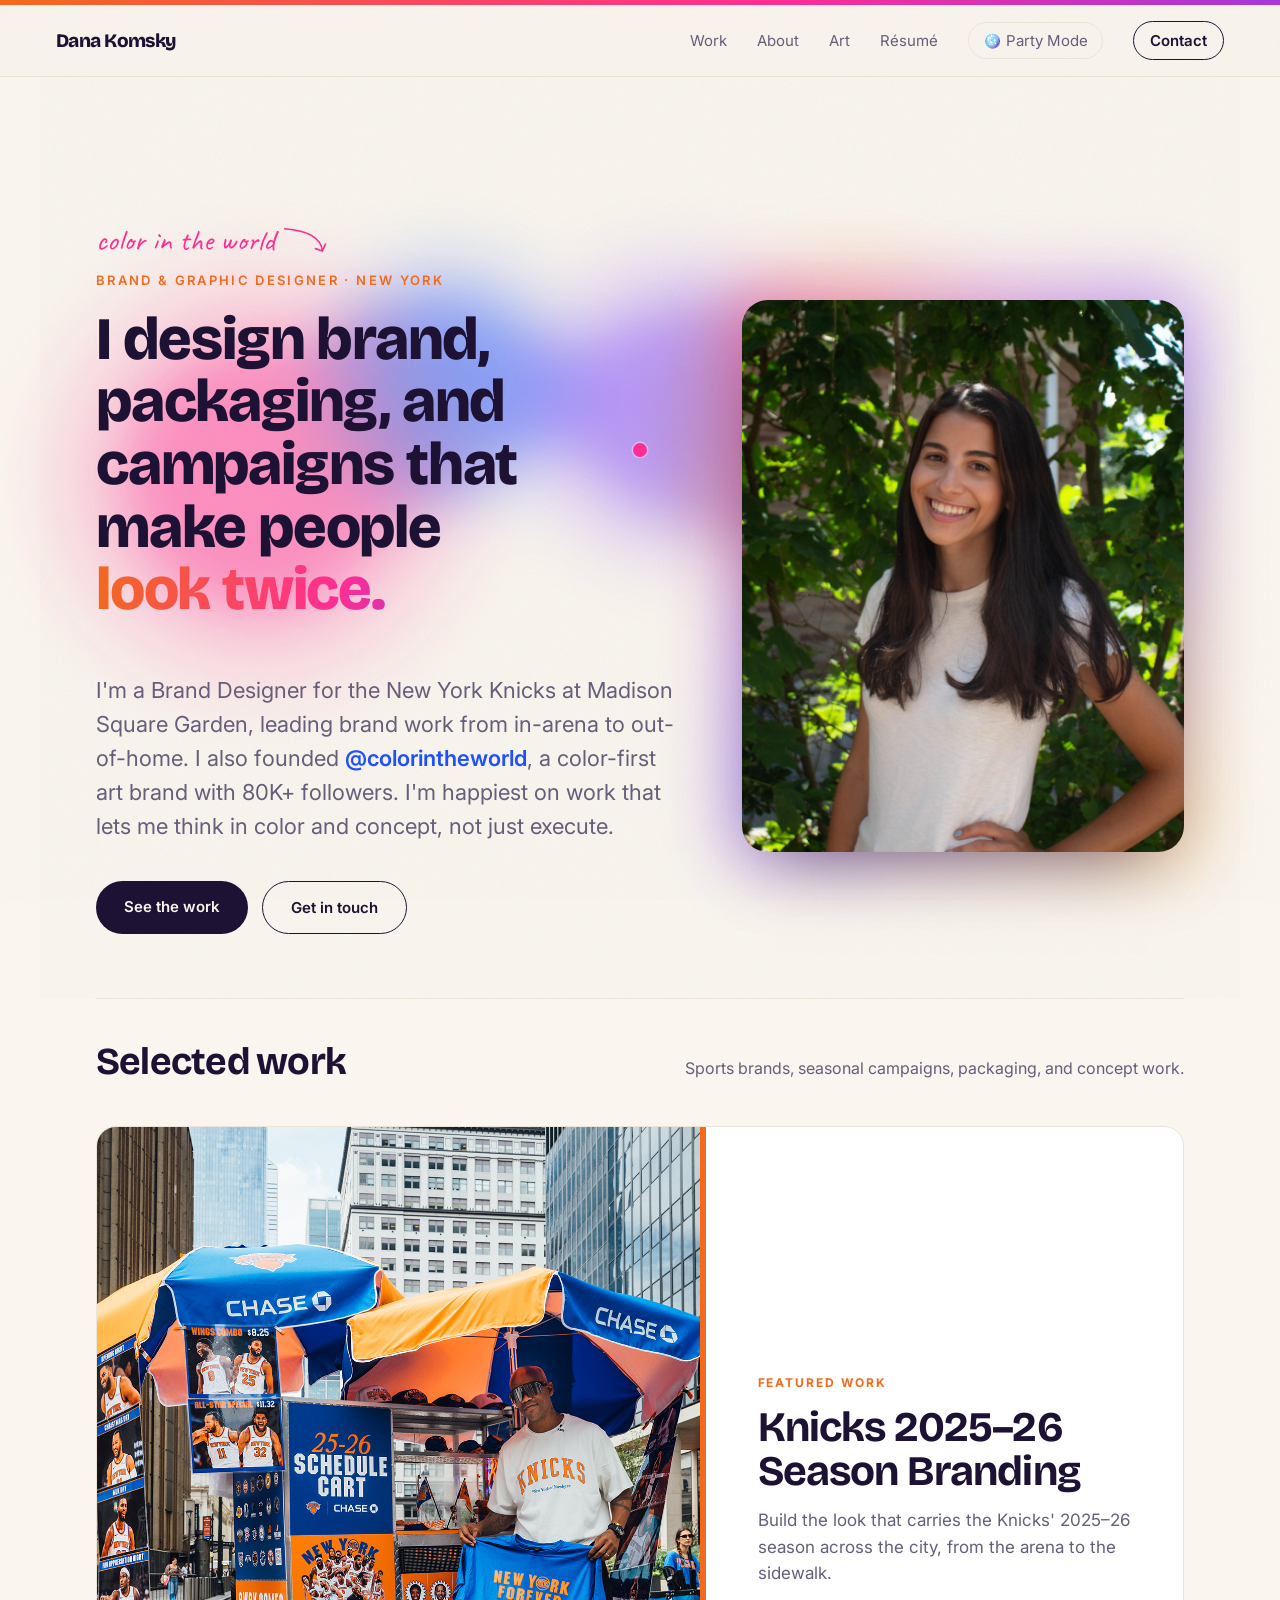
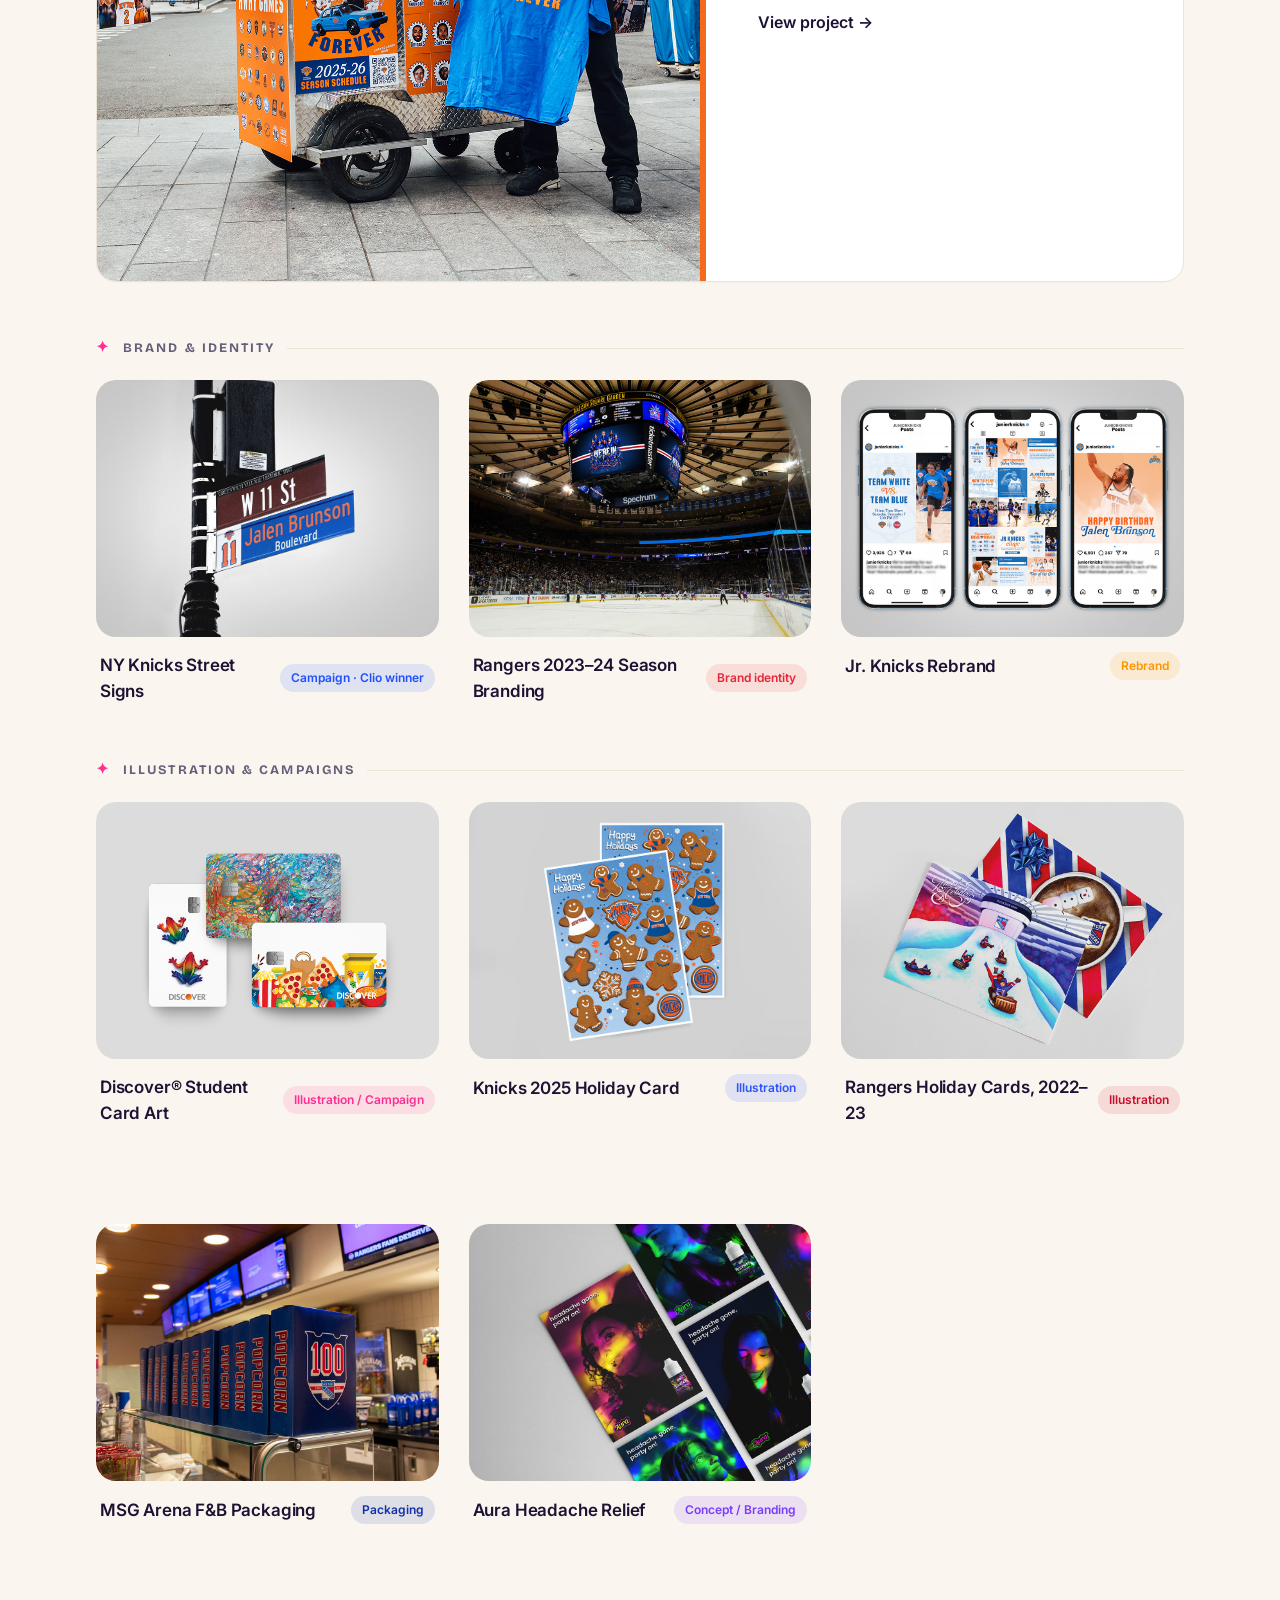
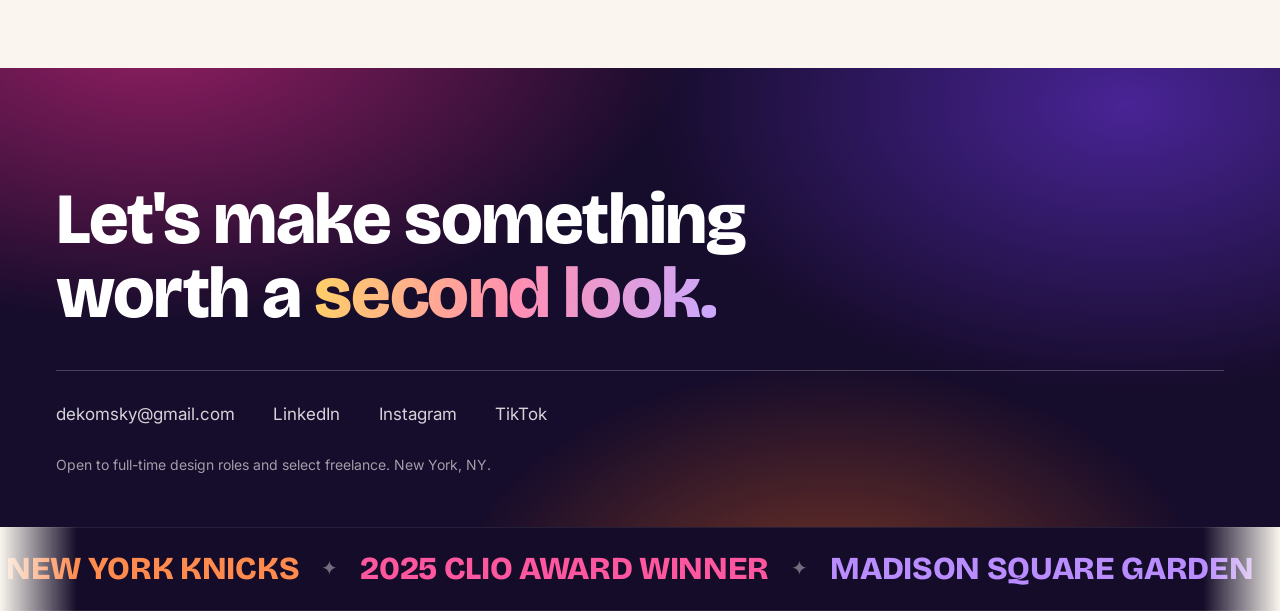
==== commit 11215d20: "Party mode: disco ball drop, double-pulse strobe, faster lasers" ====
--- a/index.html
+++ b/index.html
@@ -11,6 +11,8 @@
 </head>
 <body>
 <div class="lasers" aria-hidden="true"><i></i><i></i><i></i><i></i><i></i><i></i></div>
+<div class="strobe" aria-hidden="true"></div>
+<div class="disco" aria-hidden="true"><div class="disco-rope"><span class="disco-cord"></span><span class="disco-ball"></span></div></div>
 <svg class="defs" width="0" height="0" aria-hidden="true"><defs><filter id="goo"><feGaussianBlur in="SourceGraphic" stdDeviation="18" result="b"/><feColorMatrix in="b" type="matrix" values="1 0 0 0 0  0 1 0 0 0  0 0 1 0 0  0 0 0 16 -7" result="g"/><feBlend in="SourceGraphic" in2="g"/></filter></defs></svg>
 <div class="colorbar"></div>
 <header class="nav">
--- a/style.css
+++ b/style.css
@@ -273,12 +273,12 @@
 .lasers{position:fixed;inset:0;z-index:44;pointer-events:none;overflow:hidden;display:none;mix-blend-mode:screen}
 html.party .lasers{display:block}
 .lasers i{position:absolute;height:3px;width:200vmax;border-radius:3px;opacity:.7;will-change:transform}
-.lasers i:nth-child(1){left:-3%;top:-1%;transform-origin:left center;background:linear-gradient(90deg,transparent,#ff2e93 35%,#fff 50%,#ff2e93 65%,transparent);box-shadow:0 0 14px 2px #ff2e93;animation:sweepL 7s ease-in-out infinite}
-.lasers i:nth-child(2){left:-3%;top:-1%;transform-origin:left center;background:linear-gradient(90deg,transparent,#21e6c1 35%,#fff 50%,#21e6c1 65%,transparent);box-shadow:0 0 14px 2px #21e6c1;animation:sweepL2 9s ease-in-out infinite}
-.lasers i:nth-child(3){left:-3%;top:-1%;transform-origin:left center;background:linear-gradient(90deg,transparent,#ffd166 35%,#fff 50%,#ffd166 65%,transparent);box-shadow:0 0 14px 2px #ffd166;animation:sweepL3 11s ease-in-out infinite}
-.lasers i:nth-child(4){right:-3%;top:-1%;transform-origin:right center;background:linear-gradient(90deg,transparent,#5aa0ff 35%,#fff 50%,#5aa0ff 65%,transparent);box-shadow:0 0 14px 2px #5aa0ff;animation:sweepR 8s ease-in-out infinite}
-.lasers i:nth-child(5){right:-3%;top:-1%;transform-origin:right center;background:linear-gradient(90deg,transparent,#b98cff 35%,#fff 50%,#b98cff 65%,transparent);box-shadow:0 0 14px 2px #b98cff;animation:sweepR2 10s ease-in-out infinite}
-.lasers i:nth-child(6){right:-3%;top:-1%;transform-origin:right center;background:linear-gradient(90deg,transparent,#ff7a3d 35%,#fff 50%,#ff7a3d 65%,transparent);box-shadow:0 0 14px 2px #ff7a3d;animation:sweepR3 12s ease-in-out infinite}
+.lasers i:nth-child(1){left:-3%;top:-1%;transform-origin:left center;background:linear-gradient(90deg,transparent,#ff2e93 35%,#fff 50%,#ff2e93 65%,transparent);box-shadow:0 0 14px 2px #ff2e93;animation:sweepL 4s ease-in-out infinite}
+.lasers i:nth-child(2){left:-3%;top:-1%;transform-origin:left center;background:linear-gradient(90deg,transparent,#21e6c1 35%,#fff 50%,#21e6c1 65%,transparent);box-shadow:0 0 14px 2px #21e6c1;animation:sweepL2 5s ease-in-out infinite}
+.lasers i:nth-child(3){left:-3%;top:-1%;transform-origin:left center;background:linear-gradient(90deg,transparent,#ffd166 35%,#fff 50%,#ffd166 65%,transparent);box-shadow:0 0 14px 2px #ffd166;animation:sweepL3 6s ease-in-out infinite}
+.lasers i:nth-child(4){right:-3%;top:-1%;transform-origin:right center;background:linear-gradient(90deg,transparent,#5aa0ff 35%,#fff 50%,#5aa0ff 65%,transparent);box-shadow:0 0 14px 2px #5aa0ff;animation:sweepR 4.5s ease-in-out infinite}
+.lasers i:nth-child(5){right:-3%;top:-1%;transform-origin:right center;background:linear-gradient(90deg,transparent,#b98cff 35%,#fff 50%,#b98cff 65%,transparent);box-shadow:0 0 14px 2px #b98cff;animation:sweepR2 5.5s ease-in-out infinite}
+.lasers i:nth-child(6){right:-3%;top:-1%;transform-origin:right center;background:linear-gradient(90deg,transparent,#ff7a3d 35%,#fff 50%,#ff7a3d 65%,transparent);box-shadow:0 0 14px 2px #ff7a3d;animation:sweepR3 6.5s ease-in-out infinite}
 @keyframes sweepL{0%,100%{transform:rotate(8deg)}50%{transform:rotate(76deg)}}
 @keyframes sweepL2{0%,100%{transform:rotate(28deg)}50%{transform:rotate(60deg)}}
 @keyframes sweepL3{0%,100%{transform:rotate(3deg)}50%{transform:rotate(50deg)}}
@@ -297,3 +297,29 @@
 @keyframes bob{0%,100%{transform:translateY(0) rotate(0)}50%{transform:translateY(-7px) rotate(-1.2deg)}}
 
 @media(prefers-reduced-motion:reduce){.lasers i,html.party .cutout,html.party .cutout img,html.party .hero-portrait .frame{animation:none}}
+
+/* ---- Disco ball (drops from the roof in party mode) ---- */
+.disco{position:fixed;top:0;left:0;right:0;z-index:60;pointer-events:none;display:none;justify-content:center}
+html.party .disco{display:flex;animation:drop 1.3s cubic-bezier(.34,1.5,.5,1) both}
+@keyframes drop{from{transform:translateY(-220px)}to{transform:translateY(0)}}
+.disco-rope{display:flex;flex-direction:column;align-items:center;transform-origin:top center;animation:swing 6s ease-in-out 1.3s infinite}
+@keyframes swing{0%,100%{transform:rotate(-7deg)}50%{transform:rotate(7deg)}}
+.disco-cord{width:2px;height:52px;background:linear-gradient(rgba(255,255,255,.55),rgba(255,255,255,.06))}
+.disco-ball{position:relative;width:58px;height:58px;border-radius:50%;overflow:hidden;
+  background:radial-gradient(circle at 34% 28%,#fff,#d6e6ff 16%,#9ab6dd 46%,#5a7497 78%,#3d556f 100%);
+  box-shadow:0 0 28px 6px rgba(150,190,255,.55),0 0 80px 18px rgba(255,80,180,.22)}
+.disco-ball::before{content:"";position:absolute;inset:0;border-radius:50%;mix-blend-mode:multiply;
+  background-image:repeating-linear-gradient(0deg,rgba(0,0,0,.22) 0 6px,transparent 6px 7px),
+                   repeating-linear-gradient(90deg,rgba(0,0,0,.22) 0 6px,transparent 6px 7px)}
+.disco-ball::after{content:"";position:absolute;inset:0;border-radius:50%;mix-blend-mode:screen;
+  background-image:repeating-linear-gradient(90deg,transparent 0 6px,rgba(255,255,255,.38) 6px 7px),
+                   repeating-linear-gradient(0deg,transparent 0 12px,rgba(255,90,190,.32) 12px 14px);
+  animation:shimmer 2.2s linear infinite}
+@keyframes shimmer{to{background-position:14px 0,0 14px}}
+
+/* ---- Strobe (party only; tuned to soft double-pulses, not a harsh seizure strobe) ---- */
+.strobe{position:fixed;inset:0;z-index:43;pointer-events:none;display:none;mix-blend-mode:screen;background:#fff;opacity:0;will-change:opacity}
+html.party .strobe{display:block;animation:strobe 2.4s steps(1,end) infinite,strobehue 2.4s linear infinite}
+@keyframes strobe{0%{opacity:0}3%{opacity:.4}6%{opacity:0}12%{opacity:.4}15%{opacity:0}100%{opacity:0}}
+@keyframes strobehue{0%{background:#fff}25%{background:#ff2e93}50%{background:#21e6c1}75%{background:#ffd166}100%{background:#fff}}
+@media(prefers-reduced-motion:reduce){html.party .disco{animation:none;transform:translateY(0)}.disco-rope,.disco-ball::after{animation:none}html.party .strobe{display:none}}
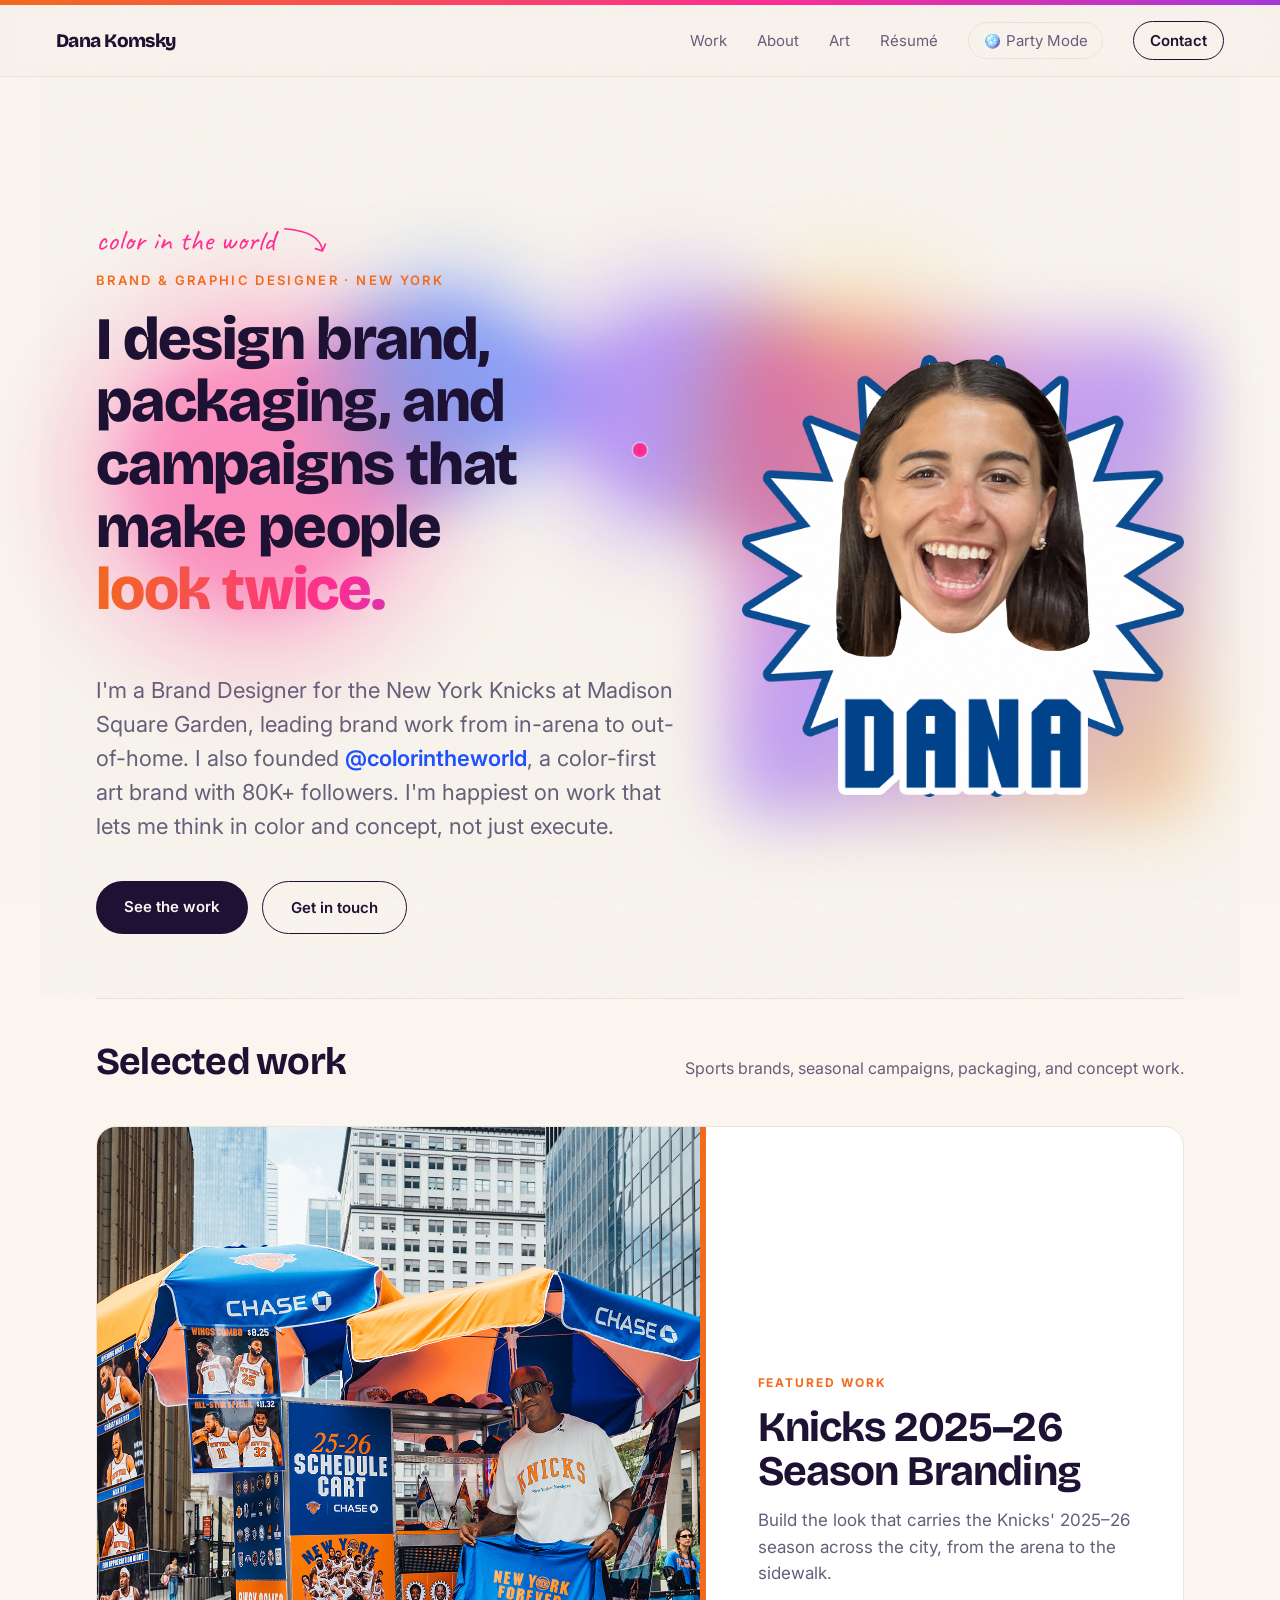
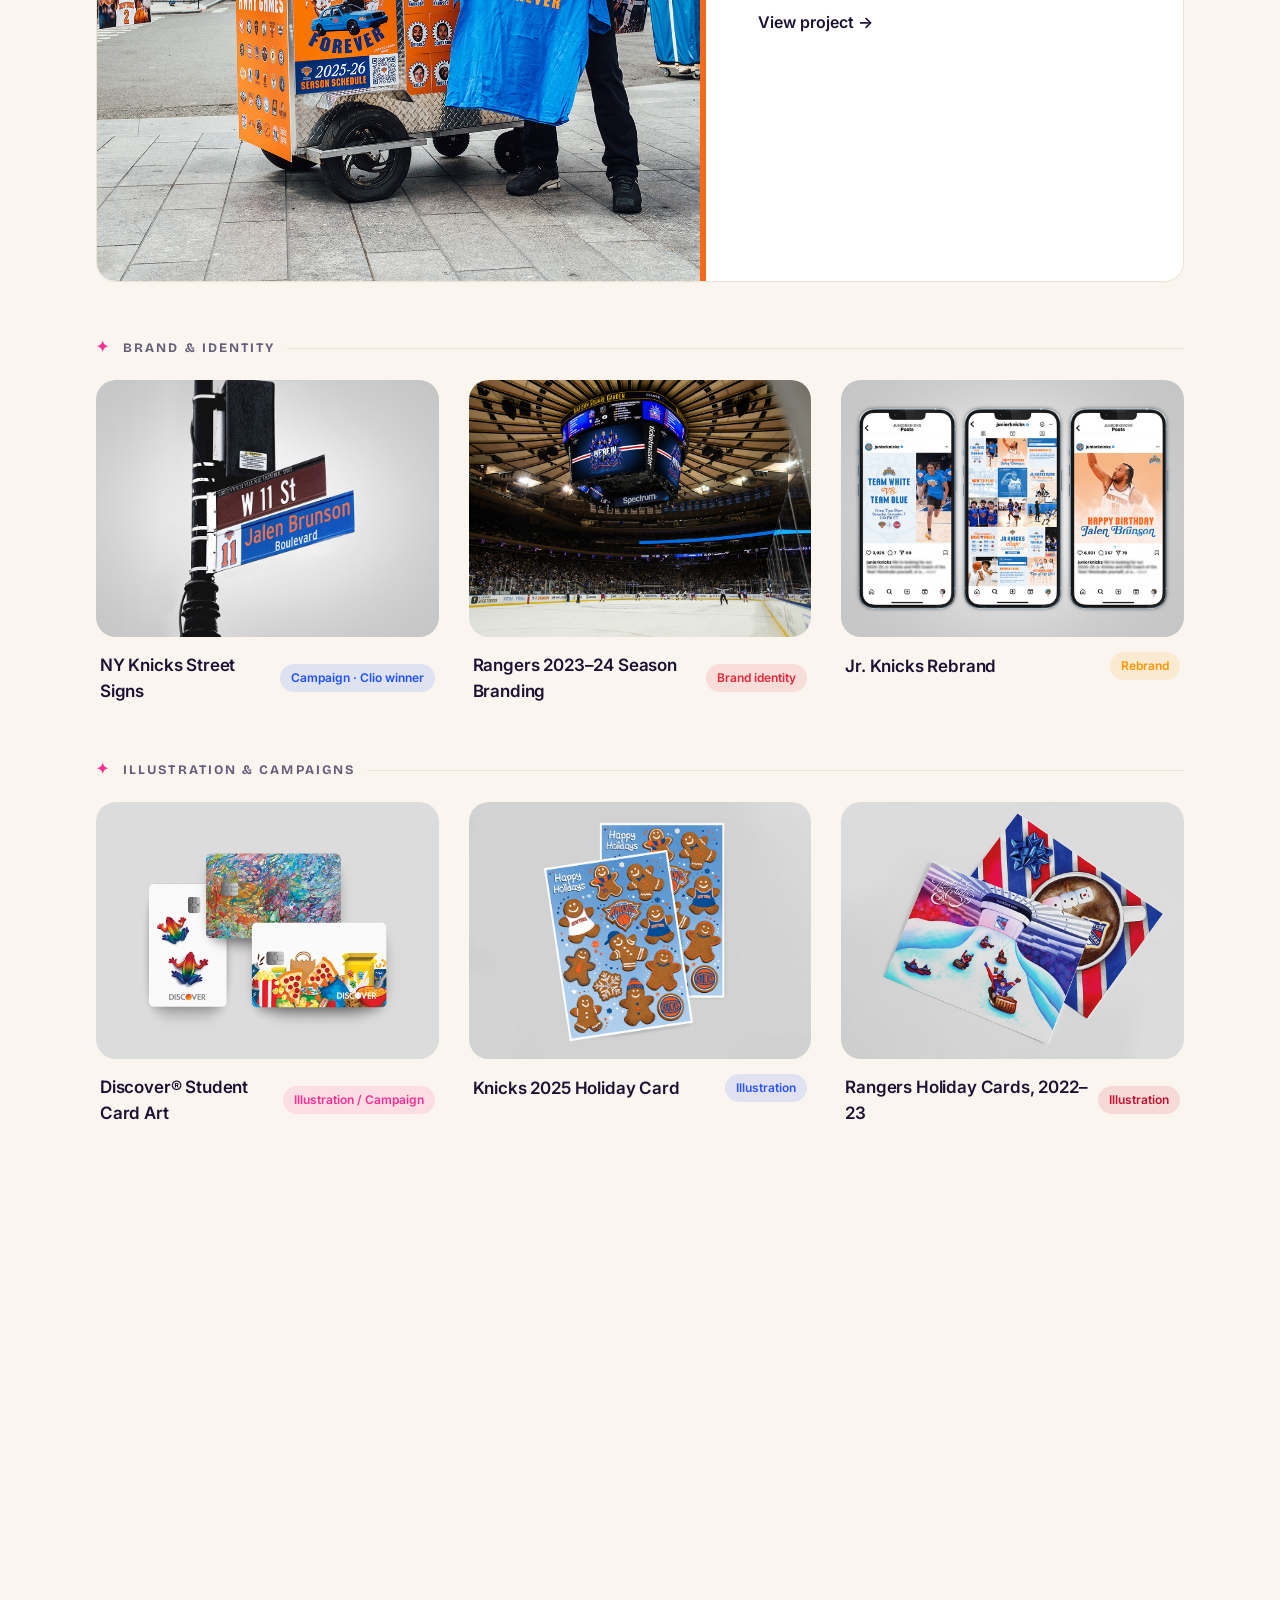
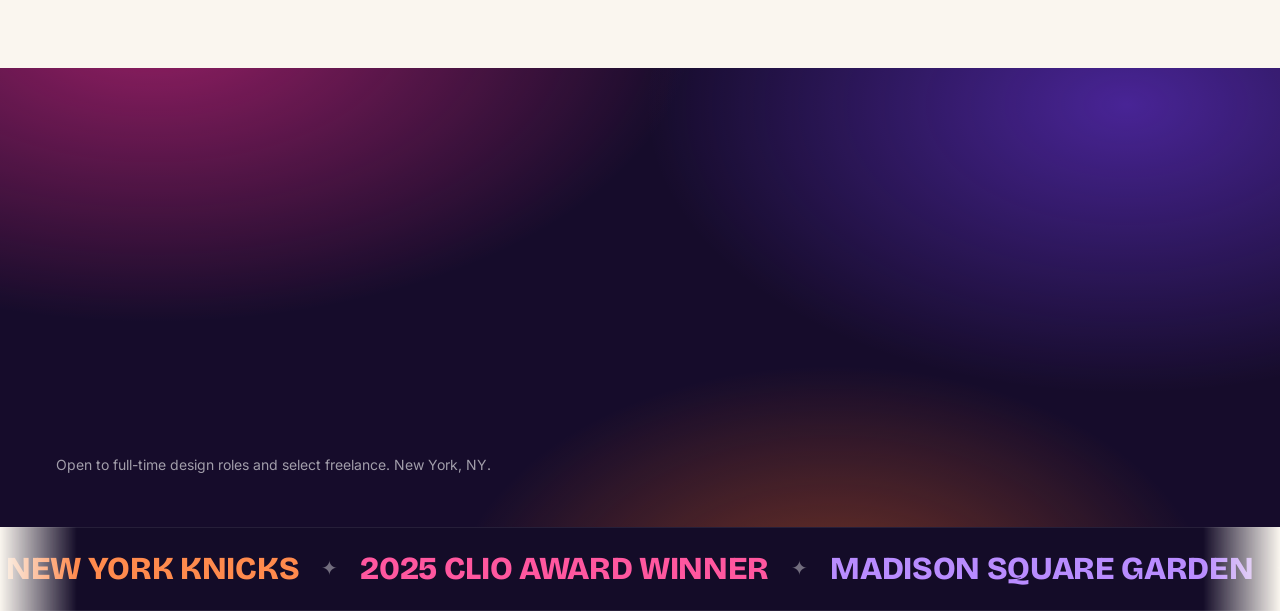
==== commit 20755383: "New star-graphic headshot (layered): spinning burst + Dana climbs out in party mode" ====
--- a/index.html
+++ b/index.html
@@ -38,8 +38,11 @@
       <div class="hero-actions" data-reveal><a class="btn" href="#work">See the work</a><a class="btn ghost" href="mailto:dekomsky@gmail.com">Get in touch</a></div>
     </div>
     <div class="hero-portrait" data-reveal>
-      <div class="frame"><img src="images/dana.jpg" alt="Dana Komsky"></div>
-      <div class="cutout" aria-hidden="true"><img src="images/dana-cutout.png" alt="" onerror="var p=this.closest('.hero-portrait'); if(p)p.classList.add('no-cutout'); this.closest('.cutout').remove();"></div>
+      <div class="star">
+        <img class="star-burst" src="images/star-burst.png" alt="" aria-hidden="true">
+        <img class="star-name" src="images/star-name.png" alt="" aria-hidden="true">
+        <div class="star-her"><img src="images/star-her.png" alt="Dana Komsky"></div>
+      </div>
     </div>
   </div>
 </section>
--- a/style.css
+++ b/style.css
@@ -74,10 +74,12 @@
 .hero-portrait{position:relative}
 .hero-portrait::before{content:"";position:absolute;inset:-14px;border-radius:34px;z-index:-1;
   background:linear-gradient(135deg,#FF2E93,#7A3CFF,#F8A11C);filter:blur(34px);opacity:.45}
-.frame{position:relative;border-radius:26px;overflow:hidden;box-shadow:0 32px 70px -34px rgba(29,18,51,.6)}
-.frame img{width:100%;aspect-ratio:4/5;object-fit:cover;display:block;background:#ece6da}
-.cutout{position:absolute;inset:0;z-index:2;pointer-events:none;opacity:0;transform-origin:bottom center}
-.cutout img{width:100%;height:100%;object-fit:cover;object-position:center bottom;display:block;transform-origin:bottom center}
+.star{position:relative;width:100%;aspect-ratio:2131/2177}
+.star img{display:block}
+.star-burst{position:absolute;inset:0;width:100%;height:100%;object-fit:contain;z-index:1}
+.star-name{position:absolute;width:56.4%;left:21.8%;bottom:1.5%;height:auto;z-index:2}
+.star-her{position:absolute;width:57.6%;left:21.2%;top:2%;z-index:3;transform-origin:bottom center}
+.star-her img{width:100%;height:auto;transform-origin:bottom center}
 .hand-note{font-family:"Caveat",cursive;font-size:clamp(22px,2.4vw,30px);color:#FF2E93;display:inline-flex;align-items:center;gap:6px;transform:rotate(-4deg);margin-bottom:6px}
 .hand-note svg{width:46px;height:32px;transform:scaleX(-1)}
 .hero-kicker{text-transform:uppercase;letter-spacing:.18em;font-size:13px;font-weight:600;color:var(--accent);margin-bottom:18px}
@@ -212,8 +214,7 @@
 /* ---- Responsive ---- */
 @media(max-width:860px){
   .hero-inner{grid-template-columns:1fr;gap:34px}
-  .hero-portrait{order:-1;max-width:340px}
-  .frame img{aspect-ratio:1/1}
+  .hero-portrait{order:-1;max-width:330px}
 }
 @media(max-width:820px){
   .feat-card{grid-template-columns:1fr}
@@ -286,17 +287,16 @@
 @keyframes sweepR2{0%,100%{transform:rotate(-28deg)}50%{transform:rotate(-60deg)}}
 @keyframes sweepR3{0%,100%{transform:rotate(-3deg)}50%{transform:rotate(-50deg)}}
 
-/* ---- Party: she comes to life ---- */
+/* ---- Party: the wheel spins + Dana comes to life ---- */
 html.party .hero-portrait{overflow:visible}
-html.party .cutout{opacity:1;animation:climb 1.7s cubic-bezier(.34,1.4,.5,1) 1s forwards}
-@keyframes climb{from{transform:translateY(0) scale(1)}to{transform:translateY(-24%) scale(1.16)}}
-html.party .cutout img{animation:wave 3s ease-in-out 2.7s infinite}
+html.party .star-burst{animation:spin 9s linear infinite}
+@keyframes spin{to{transform:rotate(360deg)}}
+html.party .star-her{animation:climb 1.6s cubic-bezier(.34,1.4,.5,1) 1s forwards}
+@keyframes climb{from{transform:translateY(0) scale(1)}to{transform:translateY(-14%) scale(1.12)}}
+html.party .star-her img{animation:wave 2.8s ease-in-out 2.6s infinite}
 @keyframes wave{0%,100%{transform:rotate(-3deg)}50%{transform:rotate(3deg)}}
-/* if no cutout PNG yet, the whole framed photo gently comes alive instead */
-html.party .hero-portrait.no-cutout .frame{animation:bob 4.5s ease-in-out 1s infinite}
-@keyframes bob{0%,100%{transform:translateY(0) rotate(0)}50%{transform:translateY(-7px) rotate(-1.2deg)}}
-
-@media(prefers-reduced-motion:reduce){.lasers i,html.party .cutout,html.party .cutout img,html.party .hero-portrait .frame{animation:none}}
+
+@media(prefers-reduced-motion:reduce){.lasers i,html.party .star-burst,html.party .star-her,html.party .star-her img{animation:none}}
 
 /* ---- Disco ball (drops from the roof in party mode) ---- */
 .disco{position:fixed;top:0;left:0;right:0;z-index:60;pointer-events:none;display:none;justify-content:center}
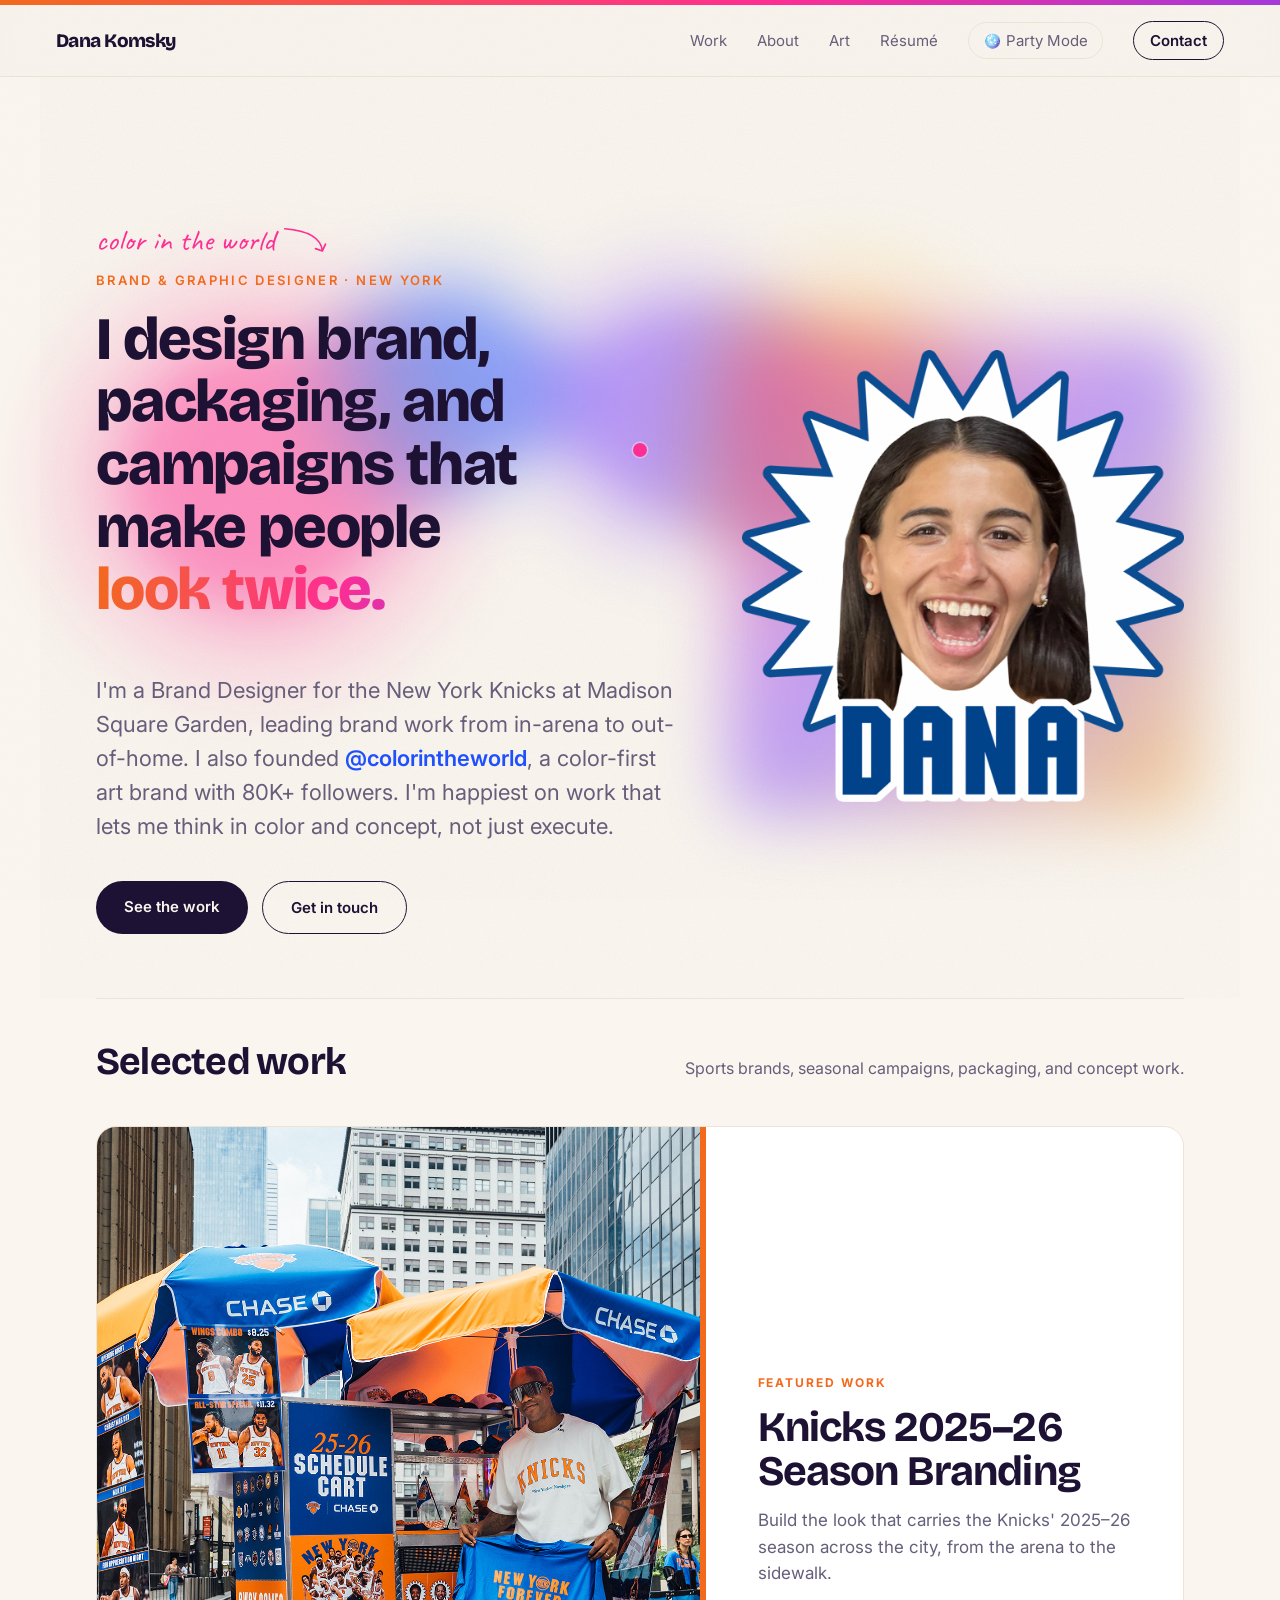
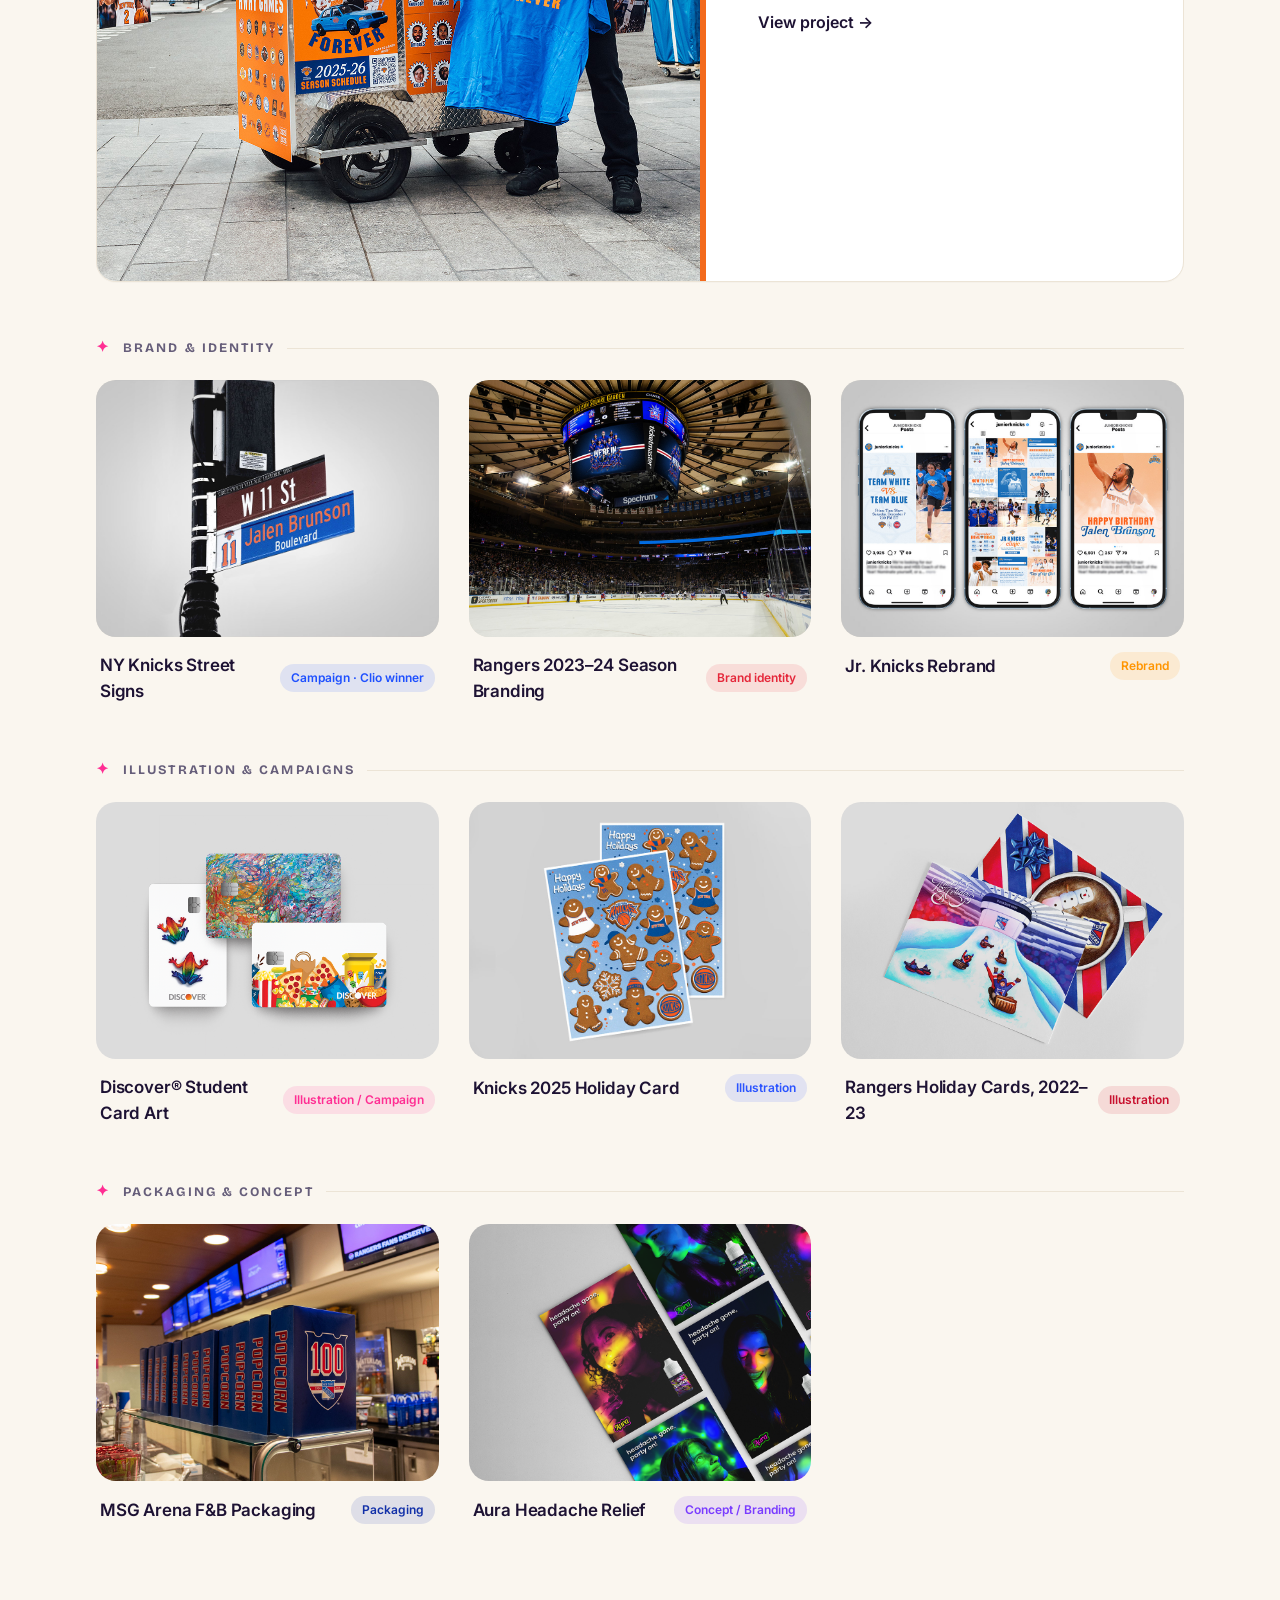
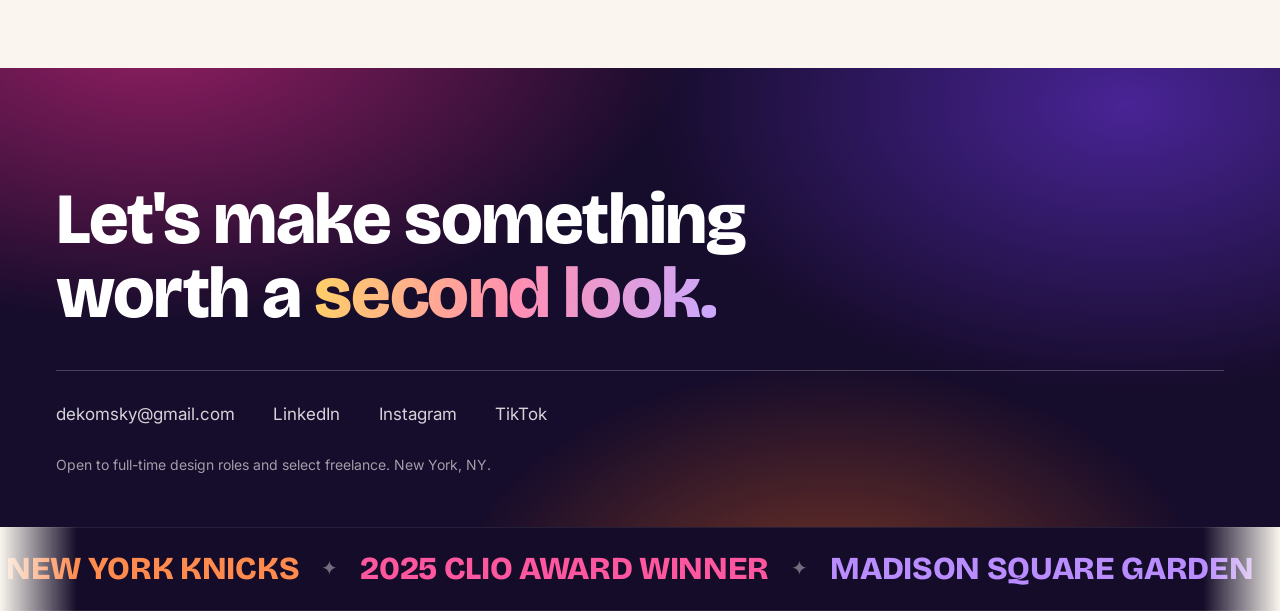
==== commit 3e64e6f0: "Use composite as default headshot (fixes registration); bigger glowing disco ball + reflections" ====
--- a/index.html
+++ b/index.html
@@ -12,6 +12,7 @@
 <body>
 <div class="lasers" aria-hidden="true"><i></i><i></i><i></i><i></i><i></i><i></i></div>
 <div class="strobe" aria-hidden="true"></div>
+<div class="disco-light" aria-hidden="true"></div>
 <div class="disco" aria-hidden="true"><div class="disco-rope"><span class="disco-cord"></span><span class="disco-ball"></span></div></div>
 <svg class="defs" width="0" height="0" aria-hidden="true"><defs><filter id="goo"><feGaussianBlur in="SourceGraphic" stdDeviation="18" result="b"/><feColorMatrix in="b" type="matrix" values="1 0 0 0 0  0 1 0 0 0  0 0 1 0 0  0 0 0 16 -7" result="g"/><feBlend in="SourceGraphic" in2="g"/></filter></defs></svg>
 <div class="colorbar"></div>
@@ -38,10 +39,11 @@
       <div class="hero-actions" data-reveal><a class="btn" href="#work">See the work</a><a class="btn ghost" href="mailto:dekomsky@gmail.com">Get in touch</a></div>
     </div>
     <div class="hero-portrait" data-reveal>
-      <div class="star">
-        <img class="star-burst" src="images/star-burst.png" alt="" aria-hidden="true">
-        <img class="star-name" src="images/star-name.png" alt="" aria-hidden="true">
-        <div class="star-her"><img src="images/star-her.png" alt="Dana Komsky"></div>
+      <img class="portrait-flat" src="images/star-composite.png" alt="Dana Komsky">
+      <div class="star" aria-hidden="true">
+        <img class="star-burst" src="images/star-burst.png" alt="">
+        <img class="star-name" src="images/star-name.png" alt="">
+        <div class="star-her"><img src="images/star-her.png" alt=""></div>
       </div>
     </div>
   </div>
--- a/style.css
+++ b/style.css
@@ -74,12 +74,15 @@
 .hero-portrait{position:relative}
 .hero-portrait::before{content:"";position:absolute;inset:-14px;border-radius:34px;z-index:-1;
   background:linear-gradient(135deg,#FF2E93,#7A3CFF,#F8A11C);filter:blur(34px);opacity:.45}
-.star{position:relative;width:100%;aspect-ratio:2131/2177}
+.portrait-flat{width:100%;height:auto;display:block}
+.star{display:none;position:relative;width:100%;aspect-ratio:1076/1100}
 .star img{display:block}
 .star-burst{position:absolute;inset:0;width:100%;height:100%;object-fit:contain;z-index:1}
-.star-name{position:absolute;width:56.4%;left:21.8%;bottom:1.5%;height:auto;z-index:2}
-.star-her{position:absolute;width:57.6%;left:21.2%;top:2%;z-index:3;transform-origin:bottom center}
+.star-name{position:absolute;width:57%;left:21.5%;bottom:2%;height:auto;z-index:2}
+.star-her{position:absolute;width:62%;left:19%;top:9%;z-index:3;transform-origin:bottom center}
 .star-her img{width:100%;height:auto;transform-origin:bottom center}
+html.party .portrait-flat{display:none}
+html.party .star{display:block}
 .hand-note{font-family:"Caveat",cursive;font-size:clamp(22px,2.4vw,30px);color:#FF2E93;display:inline-flex;align-items:center;gap:6px;transform:rotate(-4deg);margin-bottom:6px}
 .hand-note svg{width:46px;height:32px;transform:scaleX(-1)}
 .hero-kicker{text-transform:uppercase;letter-spacing:.18em;font-size:13px;font-weight:600;color:var(--accent);margin-bottom:18px}
@@ -300,22 +303,36 @@
 
 /* ---- Disco ball (drops from the roof in party mode) ---- */
 .disco{position:fixed;top:0;left:0;right:0;z-index:60;pointer-events:none;display:none;justify-content:center}
-html.party .disco{display:flex;animation:drop 1.3s cubic-bezier(.34,1.5,.5,1) both}
-@keyframes drop{from{transform:translateY(-220px)}to{transform:translateY(0)}}
-.disco-rope{display:flex;flex-direction:column;align-items:center;transform-origin:top center;animation:swing 6s ease-in-out 1.3s infinite}
-@keyframes swing{0%,100%{transform:rotate(-7deg)}50%{transform:rotate(7deg)}}
-.disco-cord{width:2px;height:52px;background:linear-gradient(rgba(255,255,255,.55),rgba(255,255,255,.06))}
-.disco-ball{position:relative;width:58px;height:58px;border-radius:50%;overflow:hidden;
-  background:radial-gradient(circle at 34% 28%,#fff,#d6e6ff 16%,#9ab6dd 46%,#5a7497 78%,#3d556f 100%);
-  box-shadow:0 0 28px 6px rgba(150,190,255,.55),0 0 80px 18px rgba(255,80,180,.22)}
+html.party .disco{display:flex;animation:drop 1.4s cubic-bezier(.34,1.55,.5,1) both}
+@keyframes drop{from{transform:translateY(-260px)}to{transform:translateY(0)}}
+.disco-rope{display:flex;flex-direction:column;align-items:center;transform-origin:top center;animation:swing 5.5s ease-in-out 1.4s infinite}
+@keyframes swing{0%,100%{transform:rotate(-9deg)}50%{transform:rotate(9deg)}}
+.disco-cord{width:2px;height:70px;background:linear-gradient(rgba(255,255,255,.6),rgba(255,255,255,.08))}
+.disco-ball{position:relative;width:104px;height:104px;border-radius:50%;overflow:hidden;
+  background:radial-gradient(circle at 34% 28%,#fff,#dcecff 14%,#9ab6dd 44%,#5a7497 76%,#37506b 100%);
+  box-shadow:0 0 46px 12px rgba(150,195,255,.75),0 0 130px 34px rgba(255,70,190,.4),0 0 200px 60px rgba(120,90,255,.28);
+  animation:ballglow 1.6s ease-in-out infinite}
+@keyframes ballglow{0%,100%{box-shadow:0 0 46px 12px rgba(150,195,255,.7),0 0 120px 30px rgba(255,70,190,.38),0 0 190px 56px rgba(120,90,255,.24)}50%{box-shadow:0 0 66px 18px rgba(150,195,255,.95),0 0 170px 44px rgba(255,70,190,.55),0 0 240px 80px rgba(120,90,255,.4)}}
 .disco-ball::before{content:"";position:absolute;inset:0;border-radius:50%;mix-blend-mode:multiply;
-  background-image:repeating-linear-gradient(0deg,rgba(0,0,0,.22) 0 6px,transparent 6px 7px),
-                   repeating-linear-gradient(90deg,rgba(0,0,0,.22) 0 6px,transparent 6px 7px)}
-.disco-ball::after{content:"";position:absolute;inset:0;border-radius:50%;mix-blend-mode:screen;
-  background-image:repeating-linear-gradient(90deg,transparent 0 6px,rgba(255,255,255,.38) 6px 7px),
-                   repeating-linear-gradient(0deg,transparent 0 12px,rgba(255,90,190,.32) 12px 14px);
-  animation:shimmer 2.2s linear infinite}
-@keyframes shimmer{to{background-position:14px 0,0 14px}}
+  background-image:repeating-linear-gradient(0deg,rgba(0,0,0,.24) 0 9px,transparent 9px 11px),
+                   repeating-linear-gradient(90deg,rgba(0,0,0,.24) 0 9px,transparent 9px 11px)}
+.disco-ball::after{content:"";position:absolute;inset:-20%;border-radius:50%;mix-blend-mode:screen;
+  background-image:repeating-linear-gradient(90deg,transparent 0 9px,rgba(255,255,255,.42) 9px 11px),
+                   repeating-linear-gradient(0deg,transparent 0 18px,rgba(255,90,190,.36) 18px 22px);
+  animation:ballspin 6s linear infinite}
+@keyframes ballspin{to{transform:rotate(360deg)}}
+/* disco-ball reflections drifting across the room */
+.disco-light{position:fixed;inset:-25%;z-index:42;pointer-events:none;display:none;mix-blend-mode:screen;opacity:.55;
+  background-image:radial-gradient(circle,rgba(255,255,255,.55) 0 2px,transparent 3px),
+                   radial-gradient(circle,rgba(255,90,190,.5) 0 2px,transparent 3px),
+                   radial-gradient(circle,rgba(90,200,255,.5) 0 2px,transparent 3px),
+                   radial-gradient(circle,rgba(255,210,90,.45) 0 2px,transparent 3px);
+  background-size:96px 96px,150px 150px,120px 120px,170px 170px;
+  background-position:0 0,40px 30px,70px 60px,20px 90px;
+  animation:dotspin 26s linear infinite}
+html.party .disco-light{display:block}
+@keyframes dotspin{to{transform:rotate(360deg)}}
+@media(prefers-reduced-motion:reduce){.disco-ball,.disco-ball::after,.disco-light{animation:none}}
 
 /* ---- Strobe (party only; tuned to soft double-pulses, not a harsh seizure strobe) ---- */
 .strobe{position:fixed;inset:0;z-index:43;pointer-events:none;display:none;mix-blend-mode:screen;background:#fff;opacity:0;will-change:opacity}
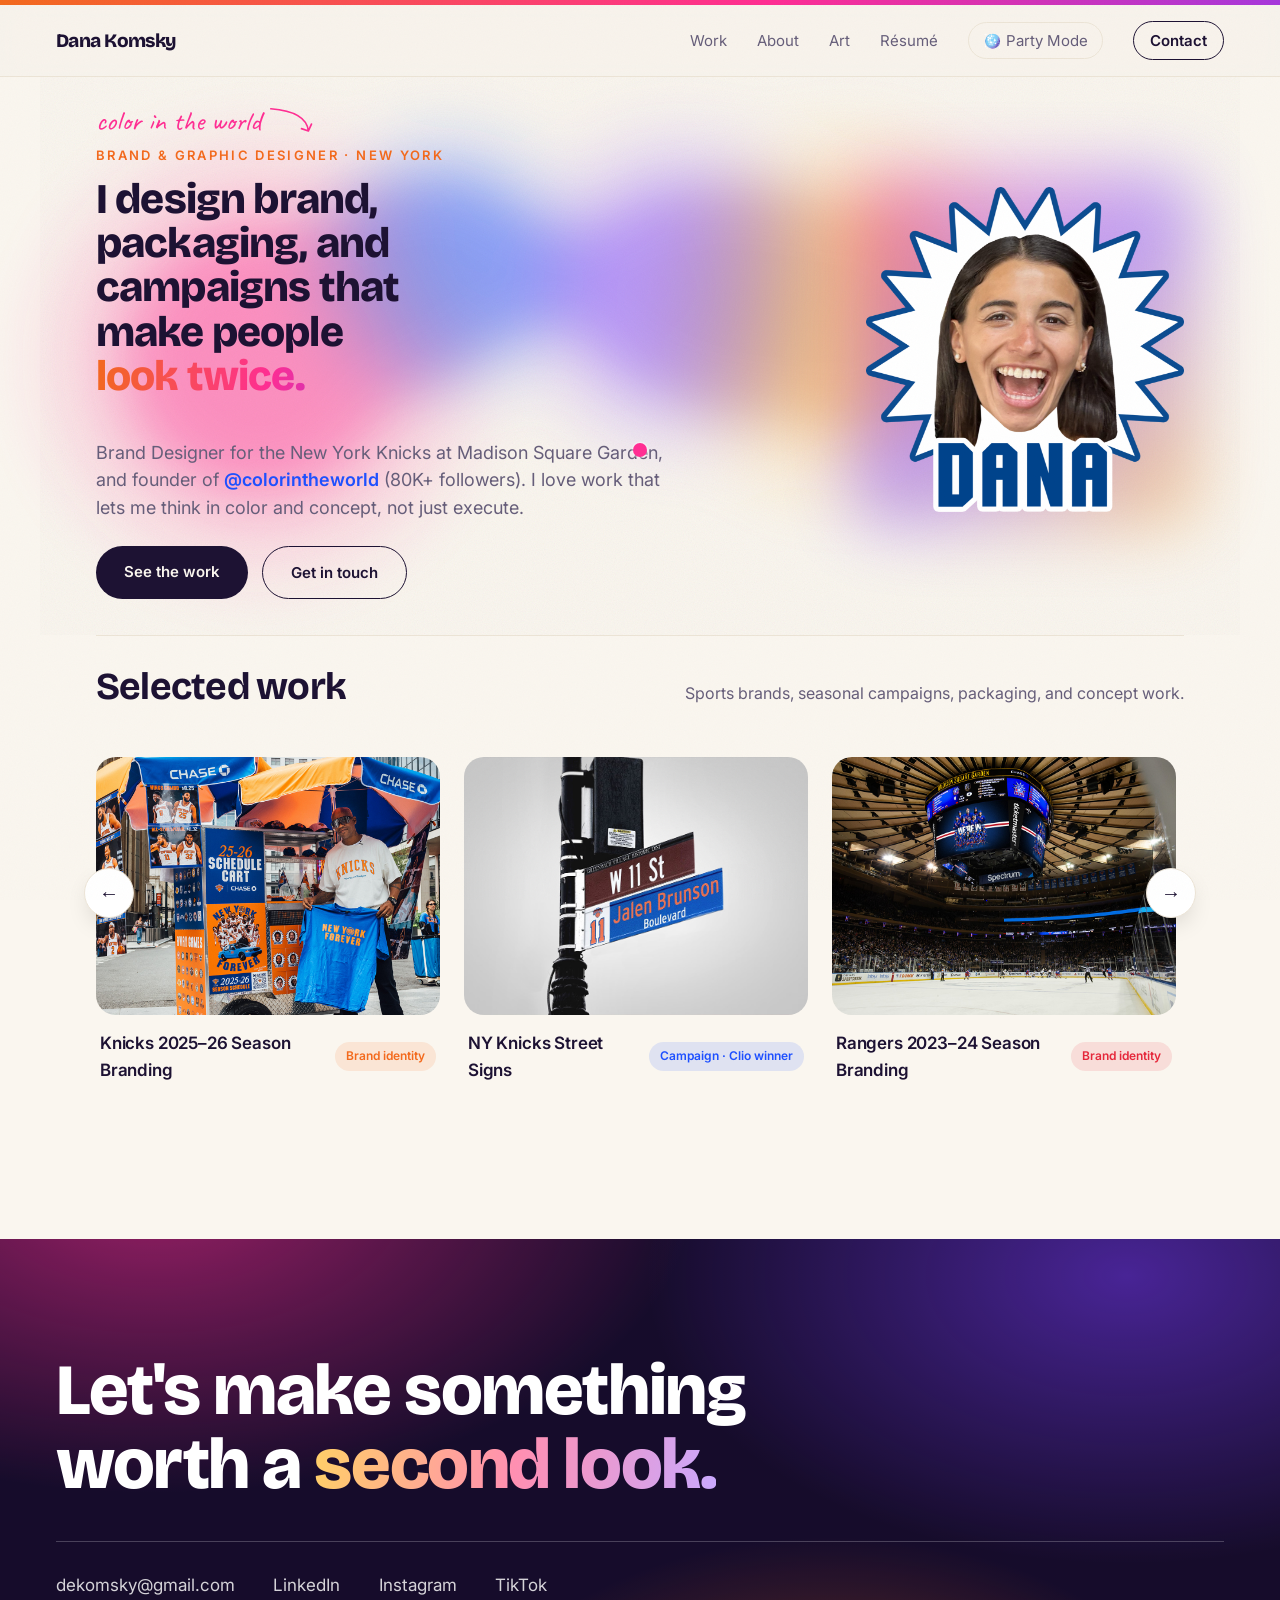
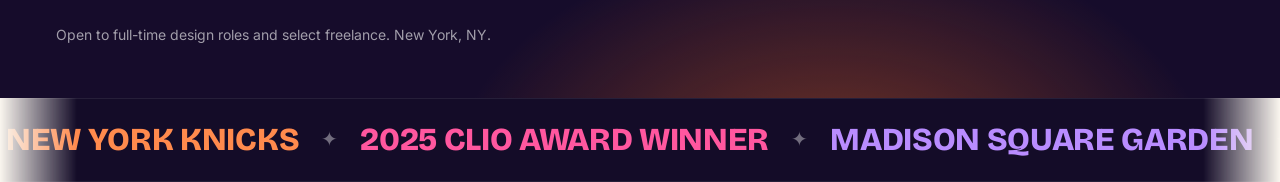
==== commit c1564225: "Hero shifted up + work peeks on load; equal carousel w/ arrows (no featured); realistic SVG disco ba" ====
--- a/index.html
+++ b/index.html
@@ -13,7 +13,7 @@
 <div class="lasers" aria-hidden="true"><i></i><i></i><i></i><i></i><i></i><i></i></div>
 <div class="strobe" aria-hidden="true"></div>
 <div class="disco-light" aria-hidden="true"></div>
-<div class="disco" aria-hidden="true"><div class="disco-rope"><span class="disco-cord"></span><span class="disco-ball"></span></div></div>
+<div class="disco" aria-hidden="true"><div class="disco-rope"><span class="disco-cord"></span><span class="disco-ball"><svg viewBox="0 0 120 142" xmlns="http://www.w3.org/2000/svg"><defs><clipPath id="cb"><circle cx="60" cy="70" r="52"/></clipPath><radialGradient id="dhl" cx="36%" cy="32%" r="55%"><stop offset="0%" stop-color="#fff" stop-opacity="0.95"/><stop offset="45%" stop-color="#fff" stop-opacity="0.12"/><stop offset="100%" stop-color="#fff" stop-opacity="0"/></radialGradient><radialGradient id="dsh" cx="40%" cy="36%" r="64%"><stop offset="52%" stop-color="#000" stop-opacity="0"/><stop offset="100%" stop-color="#070a12" stop-opacity="0.62"/></radialGradient></defs><rect x="59" y="8" width="2" height="13" fill="#c7d0db"/><circle cx="60" cy="10" r="4.5" fill="none" stroke="#cdd6e0" stroke-width="2"/><g clip-path="url(#cb)"><circle cx="60" cy="70" r="52" fill="#39414f"/><rect x="46.5" y="18.5" width="6.6" height="6.6" rx="0.5" fill="#d3dbe5"/><rect x="54.1" y="18.5" width="6.6" height="6.6" rx="0.5" fill="#c9d2dd"/><rect x="61.7" y="18.5" width="6.6" height="6.6" rx="0.5" fill="#d3dbe5"/><rect x="69.3" y="18.5" width="6.6" height="6.6" rx="0.5" fill="#dde5ee"/><rect x="31.3" y="26.1" width="6.6" height="6.6" rx="0.5" fill="#6f7b8d"/><rect x="38.9" y="26.1" width="6.6" height="6.6" rx="0.5" fill="#4f5969"/><rect x="46.5" y="26.1" width="6.6" height="6.6" rx="0.5" fill="#fbfdff"/><rect x="54.1" y="26.1" width="6.6" height="6.6" rx="0.5" fill="#e6ebf2"/><rect x="61.7" y="26.1" width="6.6" height="6.6" rx="0.5" fill="#dde5ee"/><rect x="69.3" y="26.1" width="6.6" height="6.6" rx="0.5" fill="#eef2f8"/><rect x="76.9" y="26.1" width="6.6" height="6.6" rx="0.5" fill="#5b6678"/><rect x="84.5" y="26.1" width="6.6" height="6.6" rx="0.5" fill="#fbfdff"/><rect x="23.7" y="33.7" width="6.6" height="6.6" rx="0.5" fill="#9ca7b6"/><rect x="31.3" y="33.7" width="6.6" height="6.6" rx="0.5" fill="#c9d2dd"/><rect x="38.9" y="33.7" width="6.6" height="6.6" rx="0.5" fill="#b3bdca"/><rect x="46.5" y="33.7" width="6.6" height="6.6" rx="0.5" fill="#eef2f8"/><rect x="54.1" y="33.7" width="6.6" height="6.6" rx="0.5" fill="#b3bdca"/><rect x="61.7" y="33.7" width="6.6" height="6.6" rx="0.5" fill="#eef2f8"/><rect x="69.3" y="33.7" width="6.6" height="6.6" rx="0.5" fill="#9ca7b6"/><rect x="76.9" y="33.7" width="6.6" height="6.6" rx="0.5" fill="#b3bdca"/><rect x="84.5" y="33.7" width="6.6" height="6.6" rx="0.5" fill="#ffffff"/><rect x="92.1" y="33.7" width="6.6" height="6.6" rx="0.5" fill="#eef2f8"/><rect x="16.1" y="41.3" width="6.6" height="6.6" rx="0.5" fill="#b3bdca"/><rect x="23.7" y="41.3" width="6.6" height="6.6" rx="0.5" fill="#fbfdff"/><rect x="31.3" y="41.3" width="6.6" height="6.6" rx="0.5" fill="#fbfdff"/><rect x="38.9" y="41.3" width="6.6" height="6.6" rx="0.5" fill="#fbfdff"/><rect x="46.5" y="41.3" width="6.6" height="6.6" rx="0.5" fill="#e6ebf2"/><rect x="54.1" y="41.3" width="6.6" height="6.6" rx="0.5" fill="#c9d2dd"/><rect x="61.7" y="41.3" width="6.6" height="6.6" rx="0.5" fill="#b3bdca"/><rect x="69.3" y="41.3" width="6.6" height="6.6" rx="0.5" fill="#b3bdca"/><rect x="76.9" y="41.3" width="6.6" height="6.6" rx="0.5" fill="#e6ebf2"/><rect x="84.5" y="41.3" width="6.6" height="6.6" rx="0.5" fill="#eef2f8"/><rect x="92.1" y="41.3" width="6.6" height="6.6" rx="0.5" fill="#4f5969"/><rect x="99.7" y="41.3" width="6.6" height="6.6" rx="0.5" fill="#5b6678"/><rect x="16.1" y="48.9" width="6.6" height="6.6" rx="0.5" fill="#d3dbe5"/><rect x="23.7" y="48.9" width="6.6" height="6.6" rx="0.5" fill="#c9d2dd"/><rect x="31.3" y="48.9" width="6.6" height="6.6" rx="0.5" fill="#c9d2dd"/><rect x="38.9" y="48.9" width="6.6" height="6.6" rx="0.5" fill="#dde5ee"/><rect x="46.5" y="48.9" width="6.6" height="6.6" rx="0.5" fill="#e6ebf2"/><rect x="54.1" y="48.9" width="6.6" height="6.6" rx="0.5" fill="#6f7b8d"/><rect x="61.7" y="48.9" width="6.6" height="6.6" rx="0.5" fill="#fbfdff"/><rect x="69.3" y="48.9" width="6.6" height="6.6" rx="0.5" fill="#b3bdca"/><rect x="76.9" y="48.9" width="6.6" height="6.6" rx="0.5" fill="#fbfdff"/><rect x="84.5" y="48.9" width="6.6" height="6.6" rx="0.5" fill="#e6ebf2"/><rect x="92.1" y="48.9" width="6.6" height="6.6" rx="0.5" fill="#eef2f8"/><rect x="99.7" y="48.9" width="6.6" height="6.6" rx="0.5" fill="#ffffff"/><rect x="8.5" y="56.5" width="6.6" height="6.6" rx="0.5" fill="#6f7b8d"/><rect x="16.1" y="56.5" width="6.6" height="6.6" rx="0.5" fill="#9ca7b6"/><rect x="23.7" y="56.5" width="6.6" height="6.6" rx="0.5" fill="#e6ebf2"/><rect x="31.3" y="56.5" width="6.6" height="6.6" rx="0.5" fill="#5b6678"/><rect x="38.9" y="56.5" width="6.6" height="6.6" rx="0.5" fill="#c9d2dd"/><rect x="46.5" y="56.5" width="6.6" height="6.6" rx="0.5" fill="#ffffff"/><rect x="54.1" y="56.5" width="6.6" height="6.6" rx="0.5" fill="#d3dbe5"/><rect x="61.7" y="56.5" width="6.6" height="6.6" rx="0.5" fill="#4f5969"/><rect x="69.3" y="56.5" width="6.6" height="6.6" rx="0.5" fill="#dde5ee"/><rect x="76.9" y="56.5" width="6.6" height="6.6" rx="0.5" fill="#dde5ee"/><rect x="84.5" y="56.5" width="6.6" height="6.6" rx="0.5" fill="#b3bdca"/><rect x="92.1" y="56.5" width="6.6" height="6.6" rx="0.5" fill="#c9d2dd"/><rect x="99.7" y="56.5" width="6.6" height="6.6" rx="0.5" fill="#dde5ee"/><rect x="8.5" y="64.1" width="6.6" height="6.6" rx="0.5" fill="#c9d2dd"/><rect x="16.1" y="64.1" width="6.6" height="6.6" rx="0.5" fill="#e6ebf2"/><rect x="23.7" y="64.1" width="6.6" height="6.6" rx="0.5" fill="#eef2f8"/><rect x="31.3" y="64.1" width="6.6" height="6.6" rx="0.5" fill="#eef2f8"/><rect x="38.9" y="64.1" width="6.6" height="6.6" rx="0.5" fill="#4f5969"/><rect x="46.5" y="64.1" width="6.6" height="6.6" rx="0.5" fill="#c9d2dd"/><rect x="54.1" y="64.1" width="6.6" height="6.6" rx="0.5" fill="#e6ebf2"/><rect x="61.7" y="64.1" width="6.6" height="6.6" rx="0.5" fill="#d3dbe5"/><rect x="69.3" y="64.1" width="6.6" height="6.6" rx="0.5" fill="#dde5ee"/><rect x="76.9" y="64.1" width="6.6" height="6.6" rx="0.5" fill="#eef2f8"/><rect x="84.5" y="64.1" width="6.6" height="6.6" rx="0.5" fill="#6f7b8d"/><rect x="92.1" y="64.1" width="6.6" height="6.6" rx="0.5" fill="#eef2f8"/><rect x="99.7" y="64.1" width="6.6" height="6.6" rx="0.5" fill="#c9d2dd"/><rect x="107.3" y="64.1" width="6.6" height="6.6" rx="0.5" fill="#eef2f8"/><rect x="8.5" y="71.7" width="6.6" height="6.6" rx="0.5" fill="#d3dbe5"/><rect x="16.1" y="71.7" width="6.6" height="6.6" rx="0.5" fill="#fbfdff"/><rect x="23.7" y="71.7" width="6.6" height="6.6" rx="0.5" fill="#9ca7b6"/><rect x="31.3" y="71.7" width="6.6" height="6.6" rx="0.5" fill="#dde5ee"/><rect x="38.9" y="71.7" width="6.6" height="6.6" rx="0.5" fill="#5b6678"/><rect x="46.5" y="71.7" width="6.6" height="6.6" rx="0.5" fill="#9ca7b6"/><rect x="54.1" y="71.7" width="6.6" height="6.6" rx="0.5" fill="#dde5ee"/><rect x="61.7" y="71.7" width="6.6" height="6.6" rx="0.5" fill="#fbfdff"/><rect x="69.3" y="71.7" width="6.6" height="6.6" rx="0.5" fill="#9ca7b6"/><rect x="76.9" y="71.7" width="6.6" height="6.6" rx="0.5" fill="#fbfdff"/><rect x="84.5" y="71.7" width="6.6" height="6.6" rx="0.5" fill="#ffffff"/><rect x="92.1" y="71.7" width="6.6" height="6.6" rx="0.5" fill="#d3dbe5"/><rect x="99.7" y="71.7" width="6.6" height="6.6" rx="0.5" fill="#6f7b8d"/><rect x="107.3" y="71.7" width="6.6" height="6.6" rx="0.5" fill="#eef2f8"/><rect x="8.5" y="79.3" width="6.6" height="6.6" rx="0.5" fill="#4f5969"/><rect x="16.1" y="79.3" width="6.6" height="6.6" rx="0.5" fill="#fbfdff"/><rect x="23.7" y="79.3" width="6.6" height="6.6" rx="0.5" fill="#dde5ee"/><rect x="31.3" y="79.3" width="6.6" height="6.6" rx="0.5" fill="#9ca7b6"/><rect x="38.9" y="79.3" width="6.6" height="6.6" rx="0.5" fill="#d3dbe5"/><rect x="46.5" y="79.3" width="6.6" height="6.6" rx="0.5" fill="#e6ebf2"/><rect x="54.1" y="79.3" width="6.6" height="6.6" rx="0.5" fill="#fbfdff"/><rect x="61.7" y="79.3" width="6.6" height="6.6" rx="0.5" fill="#fbfdff"/><rect x="69.3" y="79.3" width="6.6" height="6.6" rx="0.5" fill="#e6ebf2"/><rect x="76.9" y="79.3" width="6.6" height="6.6" rx="0.5" fill="#fbfdff"/><rect x="84.5" y="79.3" width="6.6" height="6.6" rx="0.5" fill="#eef2f8"/><rect x="92.1" y="79.3" width="6.6" height="6.6" rx="0.5" fill="#5b6678"/><rect x="99.7" y="79.3" width="6.6" height="6.6" rx="0.5" fill="#e6ebf2"/><rect x="16.1" y="86.9" width="6.6" height="6.6" rx="0.5" fill="#e6ebf2"/><rect x="23.7" y="86.9" width="6.6" height="6.6" rx="0.5" fill="#d3dbe5"/><rect x="31.3" y="86.9" width="6.6" height="6.6" rx="0.5" fill="#eef2f8"/><rect x="38.9" y="86.9" width="6.6" height="6.6" rx="0.5" fill="#fbfdff"/><rect x="46.5" y="86.9" width="6.6" height="6.6" rx="0.5" fill="#eef2f8"/><rect x="54.1" y="86.9" width="6.6" height="6.6" rx="0.5" fill="#c9d2dd"/><rect x="61.7" y="86.9" width="6.6" height="6.6" rx="0.5" fill="#eef2f8"/><rect x="69.3" y="86.9" width="6.6" height="6.6" rx="0.5" fill="#d3dbe5"/><rect x="76.9" y="86.9" width="6.6" height="6.6" rx="0.5" fill="#fbfdff"/><rect x="84.5" y="86.9" width="6.6" height="6.6" rx="0.5" fill="#dde5ee"/><rect x="92.1" y="86.9" width="6.6" height="6.6" rx="0.5" fill="#c9d2dd"/><rect x="99.7" y="86.9" width="6.6" height="6.6" rx="0.5" fill="#9ca7b6"/><rect x="16.1" y="94.5" width="6.6" height="6.6" rx="0.5" fill="#d3dbe5"/><rect x="23.7" y="94.5" width="6.6" height="6.6" rx="0.5" fill="#c9d2dd"/><rect x="31.3" y="94.5" width="6.6" height="6.6" rx="0.5" fill="#b3bdca"/><rect x="38.9" y="94.5" width="6.6" height="6.6" rx="0.5" fill="#e6ebf2"/><rect x="46.5" y="94.5" width="6.6" height="6.6" rx="0.5" fill="#c9d2dd"/><rect x="54.1" y="94.5" width="6.6" height="6.6" rx="0.5" fill="#e6ebf2"/><rect x="61.7" y="94.5" width="6.6" height="6.6" rx="0.5" fill="#9ca7b6"/><rect x="69.3" y="94.5" width="6.6" height="6.6" rx="0.5" fill="#dde5ee"/><rect x="76.9" y="94.5" width="6.6" height="6.6" rx="0.5" fill="#fbfdff"/><rect x="84.5" y="94.5" width="6.6" height="6.6" rx="0.5" fill="#b3bdca"/><rect x="92.1" y="94.5" width="6.6" height="6.6" rx="0.5" fill="#eef2f8"/><rect x="99.7" y="94.5" width="6.6" height="6.6" rx="0.5" fill="#b3bdca"/><rect x="23.7" y="102.1" width="6.6" height="6.6" rx="0.5" fill="#e6ebf2"/><rect x="31.3" y="102.1" width="6.6" height="6.6" rx="0.5" fill="#d3dbe5"/><rect x="38.9" y="102.1" width="6.6" height="6.6" rx="0.5" fill="#d3dbe5"/><rect x="46.5" y="102.1" width="6.6" height="6.6" rx="0.5" fill="#fbfdff"/><rect x="54.1" y="102.1" width="6.6" height="6.6" rx="0.5" fill="#fbfdff"/><rect x="61.7" y="102.1" width="6.6" height="6.6" rx="0.5" fill="#b3bdca"/><rect x="69.3" y="102.1" width="6.6" height="6.6" rx="0.5" fill="#b3bdca"/><rect x="76.9" y="102.1" width="6.6" height="6.6" rx="0.5" fill="#fbfdff"/><rect x="84.5" y="102.1" width="6.6" height="6.6" rx="0.5" fill="#e6ebf2"/><rect x="92.1" y="102.1" width="6.6" height="6.6" rx="0.5" fill="#fbfdff"/><rect x="31.3" y="109.7" width="6.6" height="6.6" rx="0.5" fill="#b3bdca"/><rect x="38.9" y="109.7" width="6.6" height="6.6" rx="0.5" fill="#dde5ee"/><rect x="46.5" y="109.7" width="6.6" height="6.6" rx="0.5" fill="#eef2f8"/><rect x="54.1" y="109.7" width="6.6" height="6.6" rx="0.5" fill="#9ca7b6"/><rect x="61.7" y="109.7" width="6.6" height="6.6" rx="0.5" fill="#c9d2dd"/><rect x="69.3" y="109.7" width="6.6" height="6.6" rx="0.5" fill="#d3dbe5"/><rect x="76.9" y="109.7" width="6.6" height="6.6" rx="0.5" fill="#fbfdff"/><rect x="84.5" y="109.7" width="6.6" height="6.6" rx="0.5" fill="#fbfdff"/><rect x="54.1" y="117.3" width="6.6" height="6.6" rx="0.5" fill="#b3bdca"/><rect x="61.7" y="117.3" width="6.6" height="6.6" rx="0.5" fill="#dde5ee"/><circle cx="60" cy="70" r="52" fill="url(#dsh)"/><ellipse cx="45" cy="53" rx="30" ry="26" fill="url(#dhl)"/></g></svg></span></div></div>
 <svg class="defs" width="0" height="0" aria-hidden="true"><defs><filter id="goo"><feGaussianBlur in="SourceGraphic" stdDeviation="18" result="b"/><feColorMatrix in="b" type="matrix" values="1 0 0 0 0  0 1 0 0 0  0 0 1 0 0  0 0 0 16 -7" result="g"/><feBlend in="SourceGraphic" in2="g"/></filter></defs></svg>
 <div class="colorbar"></div>
 <header class="nav">
@@ -35,79 +35,20 @@
       <span class="hand-note" data-reveal>color in the world<svg viewBox="0 0 60 40" fill="none" aria-hidden="true"><path d="M55 4 C 30 6, 8 14, 6 33 M6 33 L2 24 M6 33 L15 30" stroke="#FF2E93" stroke-width="2.2" stroke-linecap="round" stroke-linejoin="round"/></svg></span>
       <p class="hero-kicker" data-reveal>Brand &amp; graphic designer · New York</p>
       <h1 class="hero-h1" data-reveal>I design brand,<br>packaging, and<br>campaigns that<br>make people<br><span class="hl">look twice.</span><svg class="squiggle" viewBox="0 0 320 22" fill="none" preserveAspectRatio="none" aria-hidden="true"><path d="M4 14 C 54 4, 96 20, 150 11 S 250 3, 316 13" stroke="url(#sg)" stroke-width="6" stroke-linecap="round"/><defs><linearGradient id="sg" x1="0" y1="0" x2="1" y2="0"><stop offset="0" stop-color="#F36A1D"/><stop offset=".4" stop-color="#FF2E93"/><stop offset=".7" stop-color="#7A3CFF"/><stop offset="1" stop-color="#1E50FF"/></linearGradient></defs></svg></h1>
-      <p class="hero-sub" data-reveal>I'm a Brand Designer for the New York Knicks at Madison Square Garden, leading brand work from in-arena to out-of-home. I also founded <a href="https://www.instagram.com/colorintheworld/" target="_blank" rel="noopener">@colorintheworld</a>, a color-first art brand with 80K+ followers. I'm happiest on work that lets me think in color and concept, not just execute.</p>
+      <p class="hero-sub" data-reveal>Brand Designer for the New York Knicks at Madison Square Garden, and founder of <a href="https://www.instagram.com/colorintheworld/" target="_blank" rel="noopener">@colorintheworld</a> (80K+ followers). I love work that lets me think in color and concept, not just execute.</p>
       <div class="hero-actions" data-reveal><a class="btn" href="#work">See the work</a><a class="btn ghost" href="mailto:dekomsky@gmail.com">Get in touch</a></div>
     </div>
     <div class="hero-portrait" data-reveal>
+      <img class="star-halo h1" src="images/star-burst.png" alt="" aria-hidden="true">
+      <img class="star-halo h2" src="images/star-burst.png" alt="" aria-hidden="true">
       <img class="portrait-flat" src="images/star-composite.png" alt="Dana Komsky">
-      <div class="star" aria-hidden="true">
-        <img class="star-burst" src="images/star-burst.png" alt="">
-        <img class="star-name" src="images/star-name.png" alt="">
-        <div class="star-her"><img src="images/star-her.png" alt=""></div>
-      </div>
     </div>
   </div>
 </section>
 
 <section class="work" id="work">
   <div class="section-head" data-reveal><h2>Selected work</h2><p>Sports brands, seasonal campaigns, packaging, and concept work.</p></div>
-  
-<section class="featured" data-reveal style="--accent:#F36A1D">
-  <a class="feat-card" href="work/new-york-knicks.html">
-    <div class="feat-img"><img src="images/new-york-knicks/01.jpg" alt="Knicks 2025–26 Season Branding"></div>
-    <div class="feat-text">
-      <span class="feat-kicker">Featured work</span>
-      <h3>Knicks 2025–26 Season Branding</h3>
-      <p>Build the look that carries the Knicks' 2025–26 season across the city, from the arena to the sidewalk.</p>
-      <span class="feat-link">View project <span class="arr">&rarr;</span></span>
-    </div>
-  </a>
-</section>
-  
-<h3 class="group-label" data-reveal>Brand & Identity</h3>
-<div class="grid">
-  <a class="card" data-reveal href="work/copy-of-new-york-knicks-2024-25-season-branding.html" style="--accent:#1E50FF">
-    <div class="card-img"><img loading="lazy" src="images/copy-of-new-york-knicks-2024-25-season-branding/01.jpg" alt="NY Knicks Street Signs"></div>
-    <div class="card-meta"><span class="card-title">NY Knicks Street Signs</span><span class="card-tag">Campaign · Clio winner</span></div>
-  </a>
-  <a class="card" data-reveal href="work/new-york-rangers-23-24.html" style="--accent:#E5283B">
-    <div class="card-img"><img loading="lazy" src="images/new-york-rangers-23-24/01.jpg" alt="Rangers 2023–24 Season Branding"></div>
-    <div class="card-meta"><span class="card-title">Rangers 2023–24 Season Branding</span><span class="card-tag">Brand identity</span></div>
-  </a>
-  <a class="card" data-reveal href="work/jr-knicks.html" style="--accent:#FF9500">
-    <div class="card-img"><img loading="lazy" src="images/jr-knicks/01.jpg" alt="Jr. Knicks Rebrand"></div>
-    <div class="card-meta"><span class="card-title">Jr. Knicks Rebrand</span><span class="card-tag">Rebrand</span></div>
-  </a>
-</div>
-
-<h3 class="group-label" data-reveal>Illustration & Campaigns</h3>
-<div class="grid">
-  <a class="card" data-reveal href="work/discover-student-card-campaign.html" style="--accent:#FF2E93">
-    <div class="card-img"><img loading="lazy" src="images/discover-student-card-campaign/01.png" alt="Discover® Student Card Art"></div>
-    <div class="card-meta"><span class="card-title">Discover® Student Card Art</span><span class="card-tag">Illustration / Campaign</span></div>
-  </a>
-  <a class="card" data-reveal href="work/new-york-knicks-2025-holiday-card.html" style="--accent:#2B54FF">
-    <div class="card-img"><img loading="lazy" src="images/new-york-knicks-2025-holiday-card/02.jpg" alt="Knicks 2025 Holiday Card"></div>
-    <div class="card-meta"><span class="card-title">Knicks 2025 Holiday Card</span><span class="card-tag">Illustration</span></div>
-  </a>
-  <a class="card" data-reveal href="work/ny-rangers-holiday-cards-2023-2024.html" style="--accent:#C8102E">
-    <div class="card-img"><img loading="lazy" src="images/ny-rangers-holiday-cards-2023-2024/01.jpg" alt="Rangers Holiday Cards, 2022–23"></div>
-    <div class="card-meta"><span class="card-title">Rangers Holiday Cards, 2022–23</span><span class="card-tag">Illustration</span></div>
-  </a>
-</div>
-
-<h3 class="group-label" data-reveal>Packaging & Concept</h3>
-<div class="grid">
-  <a class="card" data-reveal href="work/msg-arena-food-and-beverage-packaging.html" style="--accent:#1230A8">
-    <div class="card-img"><img loading="lazy" src="images/msg-arena-food-and-beverage-packaging/01.jpg" alt="MSG Arena F&B Packaging"></div>
-    <div class="card-meta"><span class="card-title">MSG Arena F&B Packaging</span><span class="card-tag">Packaging</span></div>
-  </a>
-  <a class="card" data-reveal href="work/aura-headache-relief.html" style="--accent:#7A3CFF">
-    <div class="card-img"><img loading="lazy" src="images/aura-headache-relief/01.png" alt="Aura Headache Relief"></div>
-    <div class="card-meta"><span class="card-title">Aura Headache Relief</span><span class="card-tag">Concept / Branding</span></div>
-  </a>
-</div>
-
+  <div class="carousel"><button class="car-arrow prev" type="button" aria-label="Previous projects">&larr;</button><div class="car-track"><a class="card" href="work/new-york-knicks.html" style="--accent:#F36A1D"><div class="card-img"><img loading="lazy" src="images/new-york-knicks/01.jpg" alt="Knicks 2025–26 Season Branding"></div><div class="card-meta"><span class="card-title">Knicks 2025–26 Season Branding</span><span class="card-tag">Brand identity</span></div></a><a class="card" href="work/copy-of-new-york-knicks-2024-25-season-branding.html" style="--accent:#1E50FF"><div class="card-img"><img loading="lazy" src="images/copy-of-new-york-knicks-2024-25-season-branding/01.jpg" alt="NY Knicks Street Signs"></div><div class="card-meta"><span class="card-title">NY Knicks Street Signs</span><span class="card-tag">Campaign · Clio winner</span></div></a><a class="card" href="work/new-york-rangers-23-24.html" style="--accent:#E5283B"><div class="card-img"><img loading="lazy" src="images/new-york-rangers-23-24/01.jpg" alt="Rangers 2023–24 Season Branding"></div><div class="card-meta"><span class="card-title">Rangers 2023–24 Season Branding</span><span class="card-tag">Brand identity</span></div></a><a class="card" href="work/jr-knicks.html" style="--accent:#FF9500"><div class="card-img"><img loading="lazy" src="images/jr-knicks/01.jpg" alt="Jr. Knicks Rebrand"></div><div class="card-meta"><span class="card-title">Jr. Knicks Rebrand</span><span class="card-tag">Rebrand</span></div></a><a class="card" href="work/discover-student-card-campaign.html" style="--accent:#FF2E93"><div class="card-img"><img loading="lazy" src="images/discover-student-card-campaign/01.png" alt="Discover® Student Card Art"></div><div class="card-meta"><span class="card-title">Discover® Student Card Art</span><span class="card-tag">Illustration / Campaign</span></div></a><a class="card" href="work/new-york-knicks-2025-holiday-card.html" style="--accent:#2B54FF"><div class="card-img"><img loading="lazy" src="images/new-york-knicks-2025-holiday-card/02.jpg" alt="Knicks 2025 Holiday Card"></div><div class="card-meta"><span class="card-title">Knicks 2025 Holiday Card</span><span class="card-tag">Illustration</span></div></a><a class="card" href="work/ny-rangers-holiday-cards-2023-2024.html" style="--accent:#C8102E"><div class="card-img"><img loading="lazy" src="images/ny-rangers-holiday-cards-2023-2024/01.jpg" alt="Rangers Holiday Cards, 2022–23"></div><div class="card-meta"><span class="card-title">Rangers Holiday Cards, 2022–23</span><span class="card-tag">Illustration</span></div></a><a class="card" href="work/msg-arena-food-and-beverage-packaging.html" style="--accent:#1230A8"><div class="card-img"><img loading="lazy" src="images/msg-arena-food-and-beverage-packaging/01.jpg" alt="MSG Arena F&B Packaging"></div><div class="card-meta"><span class="card-title">MSG Arena F&B Packaging</span><span class="card-tag">Packaging</span></div></a><a class="card" href="work/aura-headache-relief.html" style="--accent:#7A3CFF"><div class="card-img"><img loading="lazy" src="images/aura-headache-relief/01.png" alt="Aura Headache Relief"></div><div class="card-meta"><span class="card-title">Aura Headache Relief</span><span class="card-tag">Concept / Branding</span></div></a></div><button class="car-arrow next" type="button" aria-label="Next projects">&rarr;</button></div>
 </section>
 
 <footer class="footer" id="contact">
@@ -173,6 +114,16 @@
     });
   });
 
+  // Project carousel arrows
+  document.querySelectorAll('.carousel').forEach(function(c){
+    var track = c.querySelector('.car-track');
+    if (!track) return;
+    var step = function(){ return Math.min(track.clientWidth * 0.8, 384); };
+    var prev = c.querySelector('.prev'), next = c.querySelector('.next');
+    if (prev) prev.addEventListener('click', function(){ track.scrollBy({left: -step(), behavior: 'smooth'}); });
+    if (next) next.addEventListener('click', function(){ track.scrollBy({left: step(), behavior: 'smooth'}); });
+  });
+
   // Color-dot cursor (desktop, fine pointer only)
   if (window.matchMedia('(hover:hover) and (pointer:fine)').matches) {
     var dot = document.createElement('div');
--- a/style.css
+++ b/style.css
@@ -56,7 +56,7 @@
 .nav-cta:hover{background:var(--ink);color:var(--paper)!important}
 
 /* ---- Hero ---- */
-.hero{position:relative;max-width:var(--maxw);margin:0 auto;padding:clamp(60px,11vw,140px) clamp(20px,5vw,56px) clamp(36px,6vw,64px)}
+.hero{position:relative;max-width:var(--maxw);margin:0 auto;padding:clamp(8px,1.8vw,22px) clamp(20px,5vw,56px) clamp(22px,3vw,36px)}
 /* color blooms behind the headline — her @colorintheworld wash */
 .blobs{position:absolute;inset:-12% -5% auto;height:128%;z-index:0;pointer-events:none;filter:url(#goo) blur(26px);opacity:.5}
 .blobs span{position:absolute;border-radius:50%;mix-blend-mode:multiply}
@@ -71,22 +71,22 @@
 @media(prefers-reduced-motion:reduce){.blobs span{animation:none}}
 .hero>*{position:relative;z-index:1}
 .hero-inner{display:grid;grid-template-columns:1.08fr .82fr;gap:clamp(28px,5vw,68px);align-items:center}
-.hero-portrait{position:relative}
+.hero-portrait{position:relative;max-width:318px;margin-left:auto}
 .hero-portrait::before{content:"";position:absolute;inset:-14px;border-radius:34px;z-index:-1;
   background:linear-gradient(135deg,#FF2E93,#7A3CFF,#F8A11C);filter:blur(34px);opacity:.45}
-.portrait-flat{width:100%;height:auto;display:block}
-.star{display:none;position:relative;width:100%;aspect-ratio:1076/1100}
-.star img{display:block}
-.star-burst{position:absolute;inset:0;width:100%;height:100%;object-fit:contain;z-index:1}
-.star-name{position:absolute;width:57%;left:21.5%;bottom:2%;height:auto;z-index:2}
-.star-her{position:absolute;width:62%;left:19%;top:9%;z-index:3;transform-origin:bottom center}
-.star-her img{width:100%;height:auto;transform-origin:bottom center}
-html.party .portrait-flat{display:none}
-html.party .star{display:block}
-.hand-note{font-family:"Caveat",cursive;font-size:clamp(22px,2.4vw,30px);color:#FF2E93;display:inline-flex;align-items:center;gap:6px;transform:rotate(-4deg);margin-bottom:6px}
+.portrait-flat{position:relative;z-index:2;width:100%;height:auto;display:block}
+.star-halo{position:absolute;z-index:1;top:50%;left:50%;transform:translate(-50%,-50%);aspect-ratio:1;object-fit:contain;display:none;pointer-events:none}
+.star-halo.h1{width:130%}
+.star-halo.h2{width:152%}
+html.party .star-halo{display:block}
+html.party .star-halo.h1{animation:halospin 10s linear infinite;filter:drop-shadow(0 0 10px rgba(255,46,147,.8))}
+html.party .star-halo.h2{animation:halospinR 17s linear infinite;filter:drop-shadow(0 0 12px rgba(33,230,193,.65))}
+@keyframes halospin{from{transform:translate(-50%,-50%) rotate(0)}to{transform:translate(-50%,-50%) rotate(360deg)}}
+@keyframes halospinR{from{transform:translate(-50%,-50%) rotate(0)}to{transform:translate(-50%,-50%) rotate(-360deg)}}
+.hand-note{font-family:"Caveat",cursive;font-size:clamp(20px,2.2vw,28px);color:#FF2E93;display:inline-flex;align-items:center;gap:6px;transform:rotate(-4deg);margin-bottom:2px}
 .hand-note svg{width:46px;height:32px;transform:scaleX(-1)}
-.hero-kicker{text-transform:uppercase;letter-spacing:.18em;font-size:13px;font-weight:600;color:var(--accent);margin-bottom:18px}
-.hero-h1{font-size:clamp(34px,4.7vw,66px);line-height:1.04;font-weight:800;max-width:15ch}
+.hero-kicker{text-transform:uppercase;letter-spacing:.18em;font-size:13px;font-weight:600;color:var(--accent);margin-bottom:12px}
+.hero-h1{font-size:clamp(26px,3.3vw,44px);line-height:1.05;font-weight:800;max-width:15ch}
 .squiggle{display:block;width:clamp(170px,22vw,290px);height:18px;margin-top:4px}
 .squiggle path{stroke-dasharray:380;stroke-dashoffset:380}
 /* hand-made paper grain behind the hero */
@@ -100,9 +100,9 @@
   animation:hue 8s ease-in-out infinite;
 }
 @keyframes hue{0%,100%{background-position:0 0}50%{background-position:100% 0}}
-.hero-sub{font-size:clamp(17px,2.05vw,22px);color:var(--ink-soft);max-width:60ch;margin-top:30px}
+.hero-sub{font-size:clamp(15px,1.7vw,18px);color:var(--ink-soft);max-width:56ch;margin-top:18px}
 .hero-sub a{color:#1E50FF;font-weight:600}
-.hero-actions{display:flex;gap:14px;margin-top:38px;flex-wrap:wrap}
+.hero-actions{display:flex;gap:14px;margin-top:24px;flex-wrap:wrap}
 .btn{display:inline-block;background:var(--ink);color:var(--paper);font-weight:600;font-size:15px;padding:14px 28px;border-radius:999px;transition:transform .18s,box-shadow .18s}
 .btn:hover{transform:translateY(-2px);box-shadow:0 10px 30px rgba(22,19,31,.18)}
 .btn.ghost{background:transparent;color:var(--ink);border:1.5px solid var(--ink);box-shadow:none}
@@ -128,9 +128,19 @@
 
 /* ---- Work section ---- */
 .work{max-width:var(--maxw);margin:0 auto;padding:0 clamp(20px,5vw,56px) clamp(40px,8vw,96px)}
-.section-head{border-top:1px solid var(--line);padding-top:34px;display:flex;justify-content:space-between;align-items:baseline;flex-wrap:wrap;gap:8px}
+.section-head{border-top:1px solid var(--line);padding-top:22px;display:flex;justify-content:space-between;align-items:baseline;flex-wrap:wrap;gap:8px}
 .section-head h2{font-size:clamp(26px,3.2vw,38px)}
 .section-head p{color:var(--ink-soft);font-size:16px}
+/* ---- Project carousel (all projects equal, arrow-navigated) ---- */
+.carousel{position:relative;margin-top:clamp(22px,3vw,34px)}
+.car-track{display:flex;gap:clamp(16px,2vw,24px);overflow-x:auto;scroll-snap-type:x mandatory;scroll-behavior:smooth;padding:6px 2px 12px;scrollbar-width:none;-ms-overflow-style:none}
+.car-track::-webkit-scrollbar{display:none}
+.car-track .card{flex:0 0 clamp(256px,30vw,344px);scroll-snap-align:start}
+.car-arrow{position:absolute;top:34%;z-index:6;width:50px;height:50px;border-radius:50%;border:1.5px solid var(--line);background:var(--card);color:var(--ink);font-size:20px;line-height:1;cursor:pointer;display:flex;align-items:center;justify-content:center;box-shadow:0 10px 28px -12px rgba(0,0,0,.32);transition:transform .15s}
+.car-arrow:hover{transform:scale(1.09)}
+.car-arrow.prev{left:-12px}
+.car-arrow.next{right:-12px}
+@media(max-width:760px){.car-arrow{display:none}}
 .group-label{font-size:13px;text-transform:uppercase;letter-spacing:.16em;color:var(--ink-soft);font-weight:700;margin:54px 0 20px;display:flex;align-items:center;gap:12px}
 .group-label::before{content:"✦";color:#FF2E93;font-size:15px}
 .group-label::after{content:"";flex:1;height:1px;background:var(--line)}
@@ -290,16 +300,12 @@
 @keyframes sweepR2{0%,100%{transform:rotate(-28deg)}50%{transform:rotate(-60deg)}}
 @keyframes sweepR3{0%,100%{transform:rotate(-3deg)}50%{transform:rotate(-50deg)}}
 
-/* ---- Party: the wheel spins + Dana comes to life ---- */
+/* ---- Party: spinning star halos behind a bopping badge ---- */
 html.party .hero-portrait{overflow:visible}
-html.party .star-burst{animation:spin 9s linear infinite}
-@keyframes spin{to{transform:rotate(360deg)}}
-html.party .star-her{animation:climb 1.6s cubic-bezier(.34,1.4,.5,1) 1s forwards}
-@keyframes climb{from{transform:translateY(0) scale(1)}to{transform:translateY(-14%) scale(1.12)}}
-html.party .star-her img{animation:wave 2.8s ease-in-out 2.6s infinite}
-@keyframes wave{0%,100%{transform:rotate(-3deg)}50%{transform:rotate(3deg)}}
-
-@media(prefers-reduced-motion:reduce){.lasers i,html.party .star-burst,html.party .star-her,html.party .star-her img{animation:none}}
+html.party .portrait-flat{animation:bop 3s ease-in-out infinite}
+@keyframes bop{0%,100%{transform:translateY(0) rotate(0)}50%{transform:translateY(-2.5%) rotate(-1.2deg)}}
+
+@media(prefers-reduced-motion:reduce){.lasers i,html.party .star-halo,html.party .portrait-flat{animation:none}}
 
 /* ---- Disco ball (drops from the roof in party mode) ---- */
 .disco{position:fixed;top:0;left:0;right:0;z-index:60;pointer-events:none;display:none;justify-content:center}
@@ -307,20 +313,13 @@
 @keyframes drop{from{transform:translateY(-260px)}to{transform:translateY(0)}}
 .disco-rope{display:flex;flex-direction:column;align-items:center;transform-origin:top center;animation:swing 5.5s ease-in-out 1.4s infinite}
 @keyframes swing{0%,100%{transform:rotate(-9deg)}50%{transform:rotate(9deg)}}
-.disco-cord{width:2px;height:70px;background:linear-gradient(rgba(255,255,255,.6),rgba(255,255,255,.08))}
-.disco-ball{position:relative;width:104px;height:104px;border-radius:50%;overflow:hidden;
-  background:radial-gradient(circle at 34% 28%,#fff,#dcecff 14%,#9ab6dd 44%,#5a7497 76%,#37506b 100%);
-  box-shadow:0 0 46px 12px rgba(150,195,255,.75),0 0 130px 34px rgba(255,70,190,.4),0 0 200px 60px rgba(120,90,255,.28);
-  animation:ballglow 1.6s ease-in-out infinite}
-@keyframes ballglow{0%,100%{box-shadow:0 0 46px 12px rgba(150,195,255,.7),0 0 120px 30px rgba(255,70,190,.38),0 0 190px 56px rgba(120,90,255,.24)}50%{box-shadow:0 0 66px 18px rgba(150,195,255,.95),0 0 170px 44px rgba(255,70,190,.55),0 0 240px 80px rgba(120,90,255,.4)}}
-.disco-ball::before{content:"";position:absolute;inset:0;border-radius:50%;mix-blend-mode:multiply;
-  background-image:repeating-linear-gradient(0deg,rgba(0,0,0,.24) 0 9px,transparent 9px 11px),
-                   repeating-linear-gradient(90deg,rgba(0,0,0,.24) 0 9px,transparent 9px 11px)}
-.disco-ball::after{content:"";position:absolute;inset:-20%;border-radius:50%;mix-blend-mode:screen;
-  background-image:repeating-linear-gradient(90deg,transparent 0 9px,rgba(255,255,255,.42) 9px 11px),
-                   repeating-linear-gradient(0deg,transparent 0 18px,rgba(255,90,190,.36) 18px 22px);
-  animation:ballspin 6s linear infinite}
-@keyframes ballspin{to{transform:rotate(360deg)}}
+.disco-cord{width:2px;height:60px;background:linear-gradient(rgba(255,255,255,.6),rgba(255,255,255,.12))}
+.disco-ball{position:relative;width:122px;line-height:0}
+.disco-ball svg{width:100%;height:auto;display:block;filter:drop-shadow(0 6px 16px rgba(0,0,0,.45))}
+.disco-ball::before{content:"";position:absolute;left:50%;top:50%;width:180px;height:180px;transform:translate(-50%,-50%);border-radius:50%;z-index:-1;
+  background:radial-gradient(circle,rgba(160,200,255,.5),rgba(255,70,190,.26) 45%,transparent 70%);
+  animation:discoglow 2s ease-in-out infinite}
+@keyframes discoglow{0%,100%{opacity:.5;transform:translate(-50%,-50%) scale(.9)}50%{opacity:.95;transform:translate(-50%,-50%) scale(1.12)}}
 /* disco-ball reflections drifting across the room */
 .disco-light{position:fixed;inset:-25%;z-index:42;pointer-events:none;display:none;mix-blend-mode:screen;opacity:.55;
   background-image:radial-gradient(circle,rgba(255,255,255,.55) 0 2px,transparent 3px),
@@ -332,11 +331,11 @@
   animation:dotspin 26s linear infinite}
 html.party .disco-light{display:block}
 @keyframes dotspin{to{transform:rotate(360deg)}}
-@media(prefers-reduced-motion:reduce){.disco-ball,.disco-ball::after,.disco-light{animation:none}}
+@media(prefers-reduced-motion:reduce){.disco-ball::before,.disco-light{animation:none}}
 
 /* ---- Strobe (party only; tuned to soft double-pulses, not a harsh seizure strobe) ---- */
 .strobe{position:fixed;inset:0;z-index:43;pointer-events:none;display:none;mix-blend-mode:screen;background:#fff;opacity:0;will-change:opacity}
 html.party .strobe{display:block;animation:strobe 2.4s steps(1,end) infinite,strobehue 2.4s linear infinite}
 @keyframes strobe{0%{opacity:0}3%{opacity:.4}6%{opacity:0}12%{opacity:.4}15%{opacity:0}100%{opacity:0}}
 @keyframes strobehue{0%{background:#fff}25%{background:#ff2e93}50%{background:#21e6c1}75%{background:#ffd166}100%{background:#fff}}
-@media(prefers-reduced-motion:reduce){html.party .disco{animation:none;transform:translateY(0)}.disco-rope,.disco-ball::after{animation:none}html.party .strobe{display:none}}
+@media(prefers-reduced-motion:reduce){html.party .disco{animation:none;transform:translateY(0)}.disco-rope,.disco-ball::before{animation:none}html.party .strobe{display:none}}
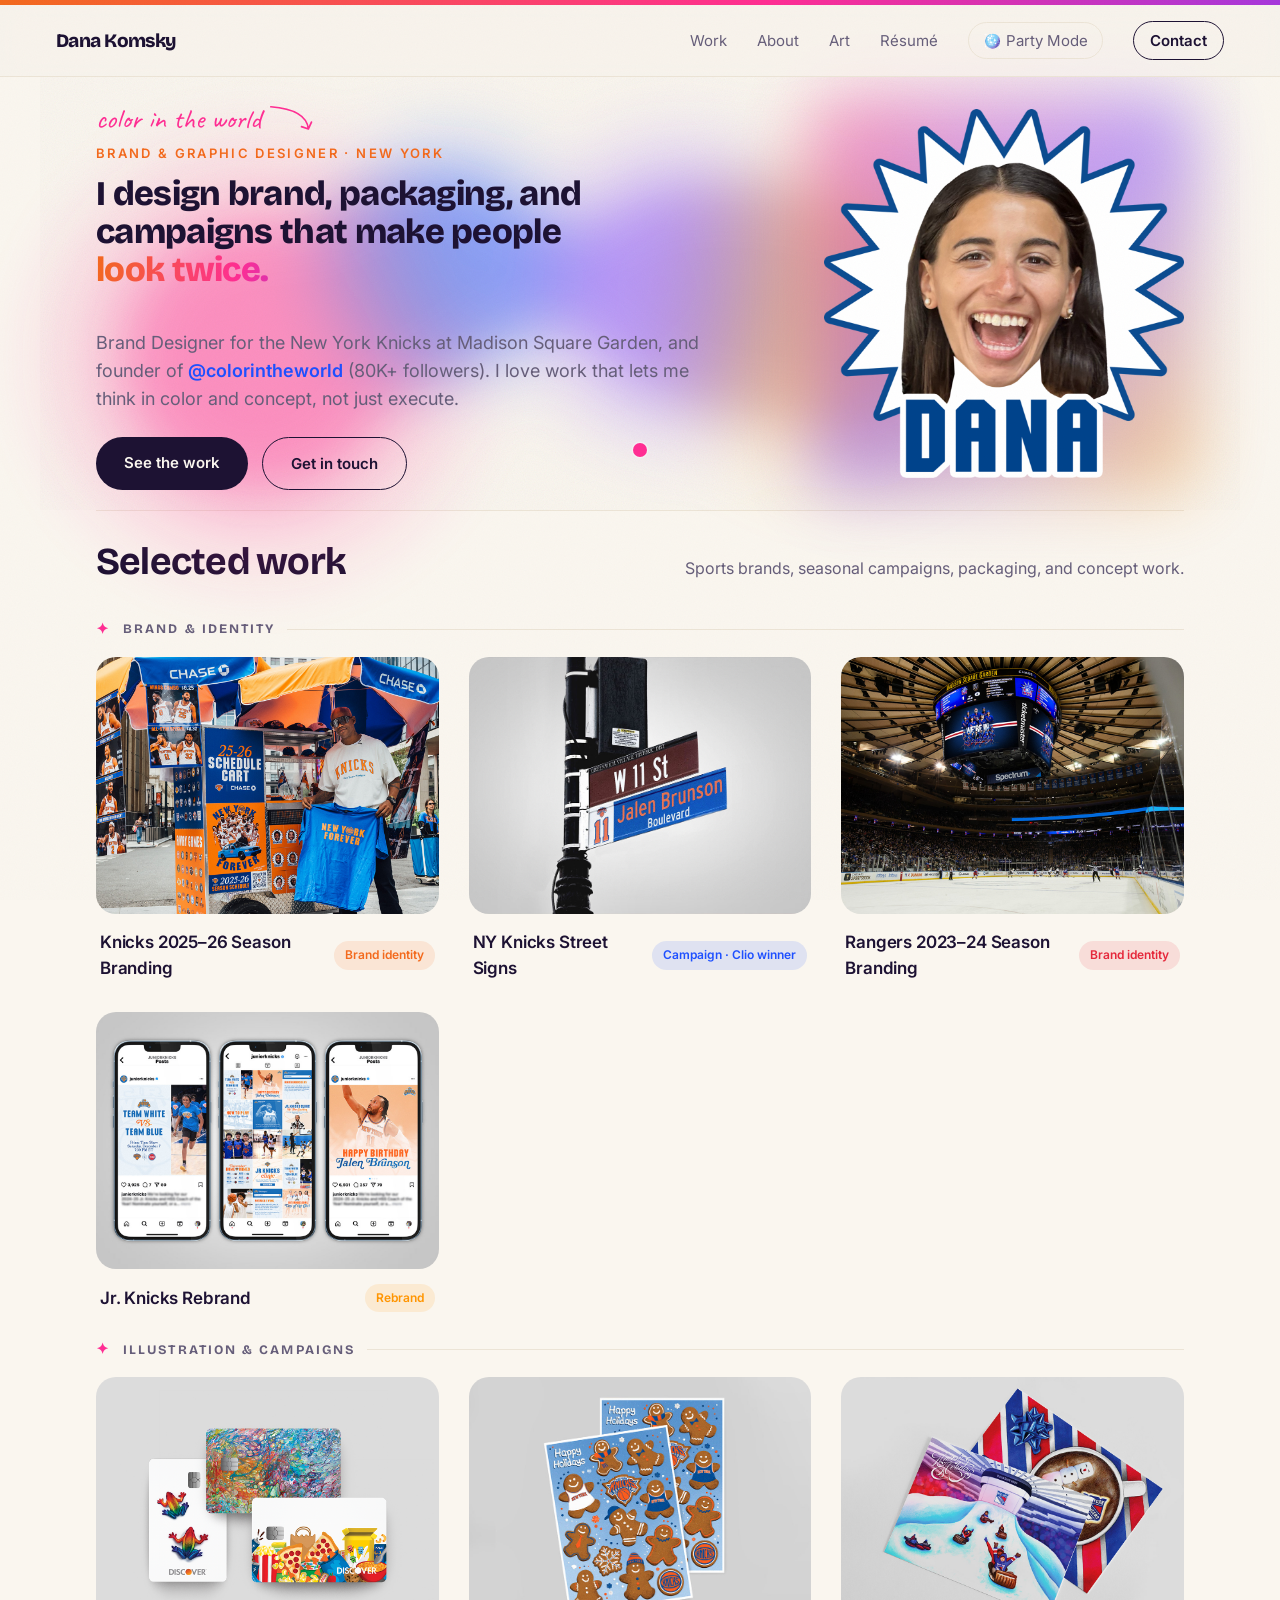
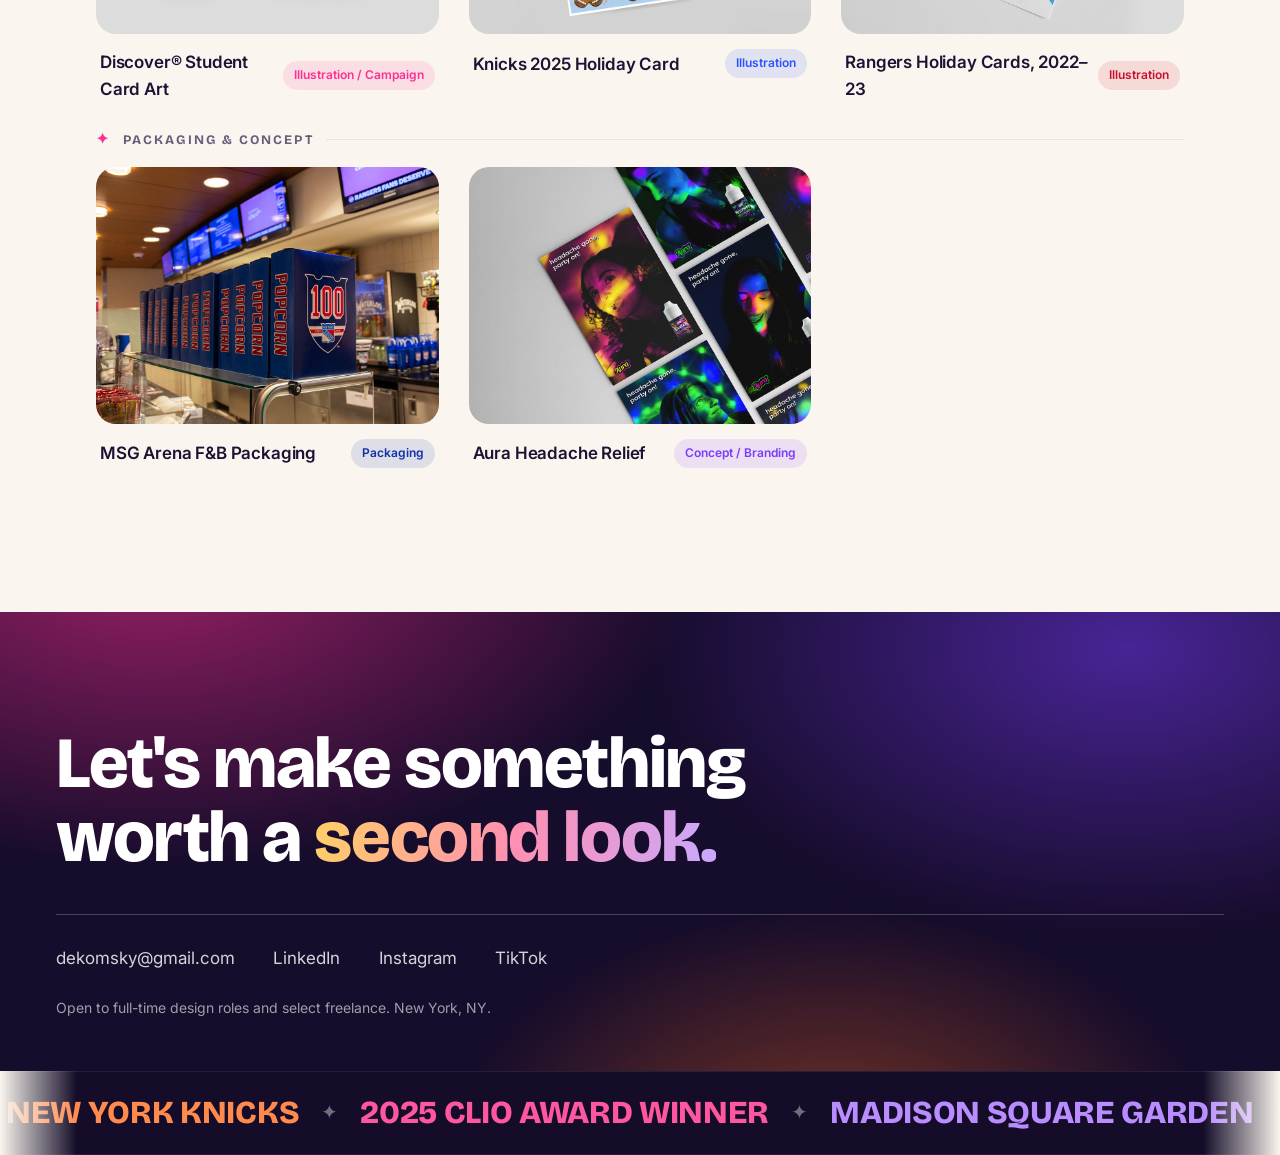
==== commit 6be975f3: "Work-first redesign: compact horizontal hero, bigger portrait, restored grouped grid (no arrows/feat" ====
--- a/index.html
+++ b/index.html
@@ -34,13 +34,12 @@
     <div class="hero-text">
       <span class="hand-note" data-reveal>color in the world<svg viewBox="0 0 60 40" fill="none" aria-hidden="true"><path d="M55 4 C 30 6, 8 14, 6 33 M6 33 L2 24 M6 33 L15 30" stroke="#FF2E93" stroke-width="2.2" stroke-linecap="round" stroke-linejoin="round"/></svg></span>
       <p class="hero-kicker" data-reveal>Brand &amp; graphic designer · New York</p>
-      <h1 class="hero-h1" data-reveal>I design brand,<br>packaging, and<br>campaigns that<br>make people<br><span class="hl">look twice.</span><svg class="squiggle" viewBox="0 0 320 22" fill="none" preserveAspectRatio="none" aria-hidden="true"><path d="M4 14 C 54 4, 96 20, 150 11 S 250 3, 316 13" stroke="url(#sg)" stroke-width="6" stroke-linecap="round"/><defs><linearGradient id="sg" x1="0" y1="0" x2="1" y2="0"><stop offset="0" stop-color="#F36A1D"/><stop offset=".4" stop-color="#FF2E93"/><stop offset=".7" stop-color="#7A3CFF"/><stop offset="1" stop-color="#1E50FF"/></linearGradient></defs></svg></h1>
+      <h1 class="hero-h1" data-reveal>I design brand, packaging, and campaigns that make people <span class="hl">look twice.</span><svg class="squiggle" viewBox="0 0 320 22" fill="none" preserveAspectRatio="none" aria-hidden="true"><path d="M4 14 C 54 4, 96 20, 150 11 S 250 3, 316 13" stroke="url(#sg)" stroke-width="6" stroke-linecap="round"/><defs><linearGradient id="sg" x1="0" y1="0" x2="1" y2="0"><stop offset="0" stop-color="#F36A1D"/><stop offset=".4" stop-color="#FF2E93"/><stop offset=".7" stop-color="#7A3CFF"/><stop offset="1" stop-color="#1E50FF"/></linearGradient></defs></svg></h1>
       <p class="hero-sub" data-reveal>Brand Designer for the New York Knicks at Madison Square Garden, and founder of <a href="https://www.instagram.com/colorintheworld/" target="_blank" rel="noopener">@colorintheworld</a> (80K+ followers). I love work that lets me think in color and concept, not just execute.</p>
       <div class="hero-actions" data-reveal><a class="btn" href="#work">See the work</a><a class="btn ghost" href="mailto:dekomsky@gmail.com">Get in touch</a></div>
     </div>
     <div class="hero-portrait" data-reveal>
-      <img class="star-halo h1" src="images/star-burst.png" alt="" aria-hidden="true">
-      <img class="star-halo h2" src="images/star-burst.png" alt="" aria-hidden="true">
+      <img class="star-halo" src="images/star-burst.png" alt="" aria-hidden="true">
       <img class="portrait-flat" src="images/star-composite.png" alt="Dana Komsky">
     </div>
   </div>
@@ -48,7 +47,13 @@
 
 <section class="work" id="work">
   <div class="section-head" data-reveal><h2>Selected work</h2><p>Sports brands, seasonal campaigns, packaging, and concept work.</p></div>
-  <div class="carousel"><button class="car-arrow prev" type="button" aria-label="Previous projects">&larr;</button><div class="car-track"><a class="card" href="work/new-york-knicks.html" style="--accent:#F36A1D"><div class="card-img"><img loading="lazy" src="images/new-york-knicks/01.jpg" alt="Knicks 2025–26 Season Branding"></div><div class="card-meta"><span class="card-title">Knicks 2025–26 Season Branding</span><span class="card-tag">Brand identity</span></div></a><a class="card" href="work/copy-of-new-york-knicks-2024-25-season-branding.html" style="--accent:#1E50FF"><div class="card-img"><img loading="lazy" src="images/copy-of-new-york-knicks-2024-25-season-branding/01.jpg" alt="NY Knicks Street Signs"></div><div class="card-meta"><span class="card-title">NY Knicks Street Signs</span><span class="card-tag">Campaign · Clio winner</span></div></a><a class="card" href="work/new-york-rangers-23-24.html" style="--accent:#E5283B"><div class="card-img"><img loading="lazy" src="images/new-york-rangers-23-24/01.jpg" alt="Rangers 2023–24 Season Branding"></div><div class="card-meta"><span class="card-title">Rangers 2023–24 Season Branding</span><span class="card-tag">Brand identity</span></div></a><a class="card" href="work/jr-knicks.html" style="--accent:#FF9500"><div class="card-img"><img loading="lazy" src="images/jr-knicks/01.jpg" alt="Jr. Knicks Rebrand"></div><div class="card-meta"><span class="card-title">Jr. Knicks Rebrand</span><span class="card-tag">Rebrand</span></div></a><a class="card" href="work/discover-student-card-campaign.html" style="--accent:#FF2E93"><div class="card-img"><img loading="lazy" src="images/discover-student-card-campaign/01.png" alt="Discover® Student Card Art"></div><div class="card-meta"><span class="card-title">Discover® Student Card Art</span><span class="card-tag">Illustration / Campaign</span></div></a><a class="card" href="work/new-york-knicks-2025-holiday-card.html" style="--accent:#2B54FF"><div class="card-img"><img loading="lazy" src="images/new-york-knicks-2025-holiday-card/02.jpg" alt="Knicks 2025 Holiday Card"></div><div class="card-meta"><span class="card-title">Knicks 2025 Holiday Card</span><span class="card-tag">Illustration</span></div></a><a class="card" href="work/ny-rangers-holiday-cards-2023-2024.html" style="--accent:#C8102E"><div class="card-img"><img loading="lazy" src="images/ny-rangers-holiday-cards-2023-2024/01.jpg" alt="Rangers Holiday Cards, 2022–23"></div><div class="card-meta"><span class="card-title">Rangers Holiday Cards, 2022–23</span><span class="card-tag">Illustration</span></div></a><a class="card" href="work/msg-arena-food-and-beverage-packaging.html" style="--accent:#1230A8"><div class="card-img"><img loading="lazy" src="images/msg-arena-food-and-beverage-packaging/01.jpg" alt="MSG Arena F&B Packaging"></div><div class="card-meta"><span class="card-title">MSG Arena F&B Packaging</span><span class="card-tag">Packaging</span></div></a><a class="card" href="work/aura-headache-relief.html" style="--accent:#7A3CFF"><div class="card-img"><img loading="lazy" src="images/aura-headache-relief/01.png" alt="Aura Headache Relief"></div><div class="card-meta"><span class="card-title">Aura Headache Relief</span><span class="card-tag">Concept / Branding</span></div></a></div><button class="car-arrow next" type="button" aria-label="Next projects">&rarr;</button></div>
+  <h3 class="group-label" data-reveal>Brand & Identity</h3>
+<div class="grid"><a class="card" data-reveal href="work/new-york-knicks.html" style="--accent:#F36A1D"><div class="card-img"><img loading="lazy" src="images/new-york-knicks/01.jpg" alt="Knicks 2025–26 Season Branding"></div><div class="card-meta"><span class="card-title">Knicks 2025–26 Season Branding</span><span class="card-tag">Brand identity</span></div></a><a class="card" data-reveal href="work/copy-of-new-york-knicks-2024-25-season-branding.html" style="--accent:#1E50FF"><div class="card-img"><img loading="lazy" src="images/copy-of-new-york-knicks-2024-25-season-branding/01.jpg" alt="NY Knicks Street Signs"></div><div class="card-meta"><span class="card-title">NY Knicks Street Signs</span><span class="card-tag">Campaign · Clio winner</span></div></a><a class="card" data-reveal href="work/new-york-rangers-23-24.html" style="--accent:#E5283B"><div class="card-img"><img loading="lazy" src="images/new-york-rangers-23-24/01.jpg" alt="Rangers 2023–24 Season Branding"></div><div class="card-meta"><span class="card-title">Rangers 2023–24 Season Branding</span><span class="card-tag">Brand identity</span></div></a><a class="card" data-reveal href="work/jr-knicks.html" style="--accent:#FF9500"><div class="card-img"><img loading="lazy" src="images/jr-knicks/01.jpg" alt="Jr. Knicks Rebrand"></div><div class="card-meta"><span class="card-title">Jr. Knicks Rebrand</span><span class="card-tag">Rebrand</span></div></a></div>
+<h3 class="group-label" data-reveal>Illustration & Campaigns</h3>
+<div class="grid"><a class="card" data-reveal href="work/discover-student-card-campaign.html" style="--accent:#FF2E93"><div class="card-img"><img loading="lazy" src="images/discover-student-card-campaign/01.png" alt="Discover® Student Card Art"></div><div class="card-meta"><span class="card-title">Discover® Student Card Art</span><span class="card-tag">Illustration / Campaign</span></div></a><a class="card" data-reveal href="work/new-york-knicks-2025-holiday-card.html" style="--accent:#2B54FF"><div class="card-img"><img loading="lazy" src="images/new-york-knicks-2025-holiday-card/02.jpg" alt="Knicks 2025 Holiday Card"></div><div class="card-meta"><span class="card-title">Knicks 2025 Holiday Card</span><span class="card-tag">Illustration</span></div></a><a class="card" data-reveal href="work/ny-rangers-holiday-cards-2023-2024.html" style="--accent:#C8102E"><div class="card-img"><img loading="lazy" src="images/ny-rangers-holiday-cards-2023-2024/01.jpg" alt="Rangers Holiday Cards, 2022–23"></div><div class="card-meta"><span class="card-title">Rangers Holiday Cards, 2022–23</span><span class="card-tag">Illustration</span></div></a></div>
+<h3 class="group-label" data-reveal>Packaging & Concept</h3>
+<div class="grid"><a class="card" data-reveal href="work/msg-arena-food-and-beverage-packaging.html" style="--accent:#1230A8"><div class="card-img"><img loading="lazy" src="images/msg-arena-food-and-beverage-packaging/01.jpg" alt="MSG Arena F&B Packaging"></div><div class="card-meta"><span class="card-title">MSG Arena F&B Packaging</span><span class="card-tag">Packaging</span></div></a><a class="card" data-reveal href="work/aura-headache-relief.html" style="--accent:#7A3CFF"><div class="card-img"><img loading="lazy" src="images/aura-headache-relief/01.png" alt="Aura Headache Relief"></div><div class="card-meta"><span class="card-title">Aura Headache Relief</span><span class="card-tag">Concept / Branding</span></div></a></div>
+
 </section>
 
 <footer class="footer" id="contact">
--- a/style.css
+++ b/style.css
@@ -56,7 +56,7 @@
 .nav-cta:hover{background:var(--ink);color:var(--paper)!important}
 
 /* ---- Hero ---- */
-.hero{position:relative;max-width:var(--maxw);margin:0 auto;padding:clamp(8px,1.8vw,22px) clamp(20px,5vw,56px) clamp(22px,3vw,36px)}
+.hero{position:relative;max-width:var(--maxw);margin:0 auto;padding:clamp(8px,1.8vw,20px) clamp(20px,5vw,56px) clamp(10px,1.6vw,20px)}
 /* color blooms behind the headline — her @colorintheworld wash */
 .blobs{position:absolute;inset:-12% -5% auto;height:128%;z-index:0;pointer-events:none;filter:url(#goo) blur(26px);opacity:.5}
 .blobs span{position:absolute;border-radius:50%;mix-blend-mode:multiply}
@@ -70,23 +70,18 @@
 @keyframes float4{0%,100%{transform:translate(0,0) scale(1)}50%{transform:translate(-28px,-22px) scale(1.05)}}
 @media(prefers-reduced-motion:reduce){.blobs span{animation:none}}
 .hero>*{position:relative;z-index:1}
-.hero-inner{display:grid;grid-template-columns:1.08fr .82fr;gap:clamp(28px,5vw,68px);align-items:center}
-.hero-portrait{position:relative;max-width:318px;margin-left:auto}
+.hero-inner{display:grid;grid-template-columns:1.55fr 1fr;gap:clamp(28px,4vw,56px);align-items:center}
+.hero-portrait{position:relative;max-width:360px;margin-left:auto}
 .hero-portrait::before{content:"";position:absolute;inset:-14px;border-radius:34px;z-index:-1;
   background:linear-gradient(135deg,#FF2E93,#7A3CFF,#F8A11C);filter:blur(34px);opacity:.45}
 .portrait-flat{position:relative;z-index:2;width:100%;height:auto;display:block}
-.star-halo{position:absolute;z-index:1;top:50%;left:50%;transform:translate(-50%,-50%);aspect-ratio:1;object-fit:contain;display:none;pointer-events:none}
-.star-halo.h1{width:130%}
-.star-halo.h2{width:152%}
-html.party .star-halo{display:block}
-html.party .star-halo.h1{animation:halospin 10s linear infinite;filter:drop-shadow(0 0 10px rgba(255,46,147,.8))}
-html.party .star-halo.h2{animation:halospinR 17s linear infinite;filter:drop-shadow(0 0 12px rgba(33,230,193,.65))}
+.star-halo{position:absolute;z-index:1;top:50%;left:50%;width:152%;transform:translate(-50%,-50%);aspect-ratio:1;object-fit:contain;display:none;pointer-events:none;opacity:.85}
+html.party .star-halo{display:block;animation:halospin 12s linear infinite;filter:drop-shadow(0 0 14px rgba(255,46,147,.7)) drop-shadow(0 0 24px rgba(33,230,193,.4))}
 @keyframes halospin{from{transform:translate(-50%,-50%) rotate(0)}to{transform:translate(-50%,-50%) rotate(360deg)}}
-@keyframes halospinR{from{transform:translate(-50%,-50%) rotate(0)}to{transform:translate(-50%,-50%) rotate(-360deg)}}
 .hand-note{font-family:"Caveat",cursive;font-size:clamp(20px,2.2vw,28px);color:#FF2E93;display:inline-flex;align-items:center;gap:6px;transform:rotate(-4deg);margin-bottom:2px}
 .hand-note svg{width:46px;height:32px;transform:scaleX(-1)}
 .hero-kicker{text-transform:uppercase;letter-spacing:.18em;font-size:13px;font-weight:600;color:var(--accent);margin-bottom:12px}
-.hero-h1{font-size:clamp(26px,3.3vw,44px);line-height:1.05;font-weight:800;max-width:15ch}
+.hero-h1{font-size:clamp(24px,2.7vw,38px);line-height:1.1;font-weight:800;max-width:24ch}
 .squiggle{display:block;width:clamp(170px,22vw,290px);height:18px;margin-top:4px}
 .squiggle path{stroke-dasharray:380;stroke-dashoffset:380}
 /* hand-made paper grain behind the hero */
@@ -141,7 +136,7 @@
 .car-arrow.prev{left:-12px}
 .car-arrow.next{right:-12px}
 @media(max-width:760px){.car-arrow{display:none}}
-.group-label{font-size:13px;text-transform:uppercase;letter-spacing:.16em;color:var(--ink-soft);font-weight:700;margin:54px 0 20px;display:flex;align-items:center;gap:12px}
+.group-label{font-size:13px;text-transform:uppercase;letter-spacing:.16em;color:var(--ink-soft);font-weight:700;margin:26px 0 16px;display:flex;align-items:center;gap:12px}
 .group-label::before{content:"✦";color:#FF2E93;font-size:15px}
 .group-label::after{content:"";flex:1;height:1px;background:var(--line)}
 
